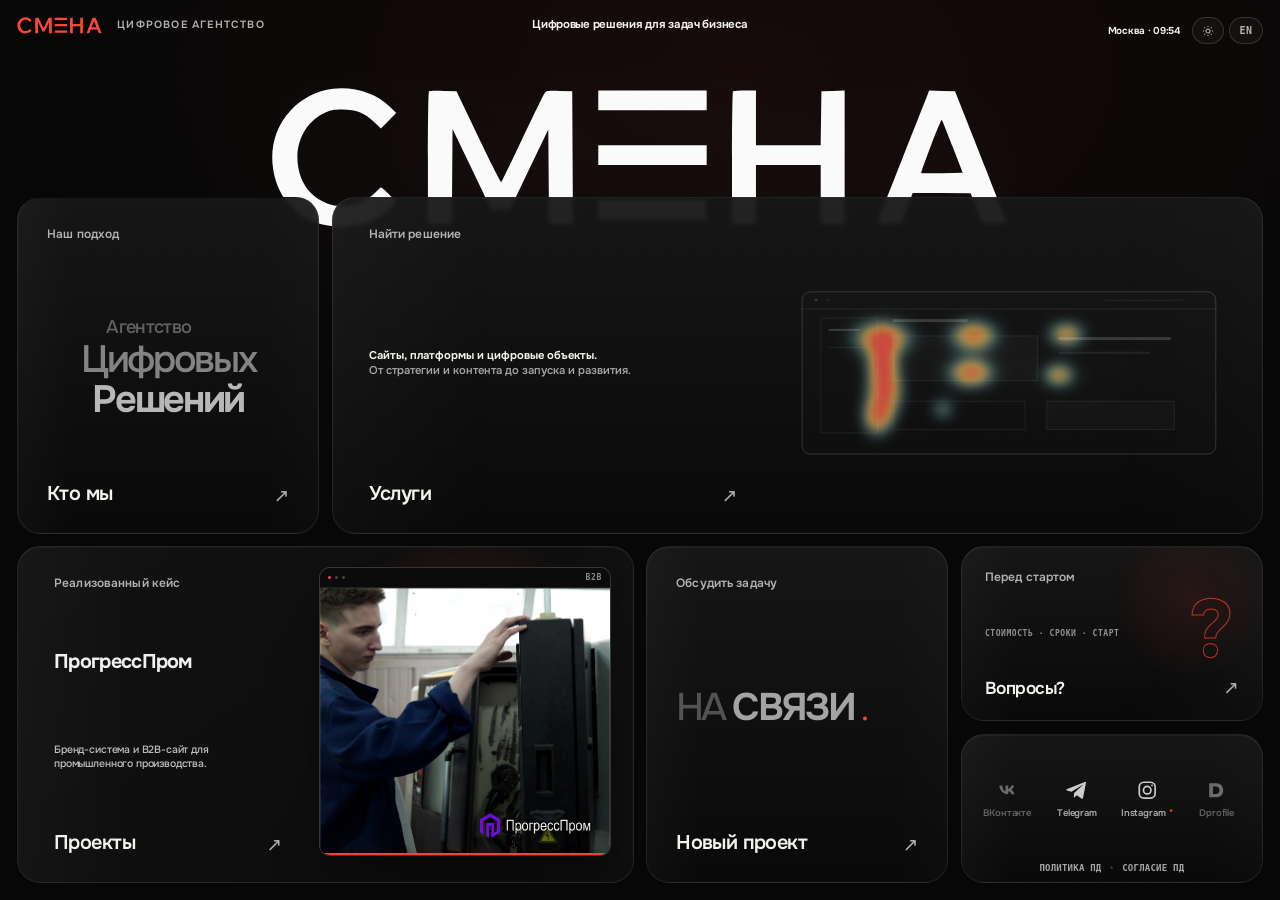
==== index.html @ 80d7a772 "init" ====
<!doctype html>
<html lang="ru" data-theme="dark">
<head>
  <meta charset="utf-8">
  <meta name="viewport" content="width=device-width, initial-scale=1, viewport-fit=cover">
  <meta name="referrer" content="no-referrer">
  <meta http-equiv="Content-Security-Policy" content="default-src 'self'; img-src 'self' data:; font-src 'self'; style-src 'self' 'unsafe-inline'; script-src 'self' 'unsafe-inline' 'wasm-unsafe-eval'; connect-src 'self'; worker-src blob: data:; frame-src 'self'; object-src 'none'; base-uri 'none'; form-action mailto:">
  <meta name="theme-color" content="#090909">
  <meta name="description" content="СМЕНА — агентство цифровых решений и продуктов. Разрабатываем сайты, платформы, системы для бизнеса и интерактивные цифровые объекты.">
  <link rel="icon" href="data:image/svg+xml,%3Csvg xmlns='http://www.w3.org/2000/svg' viewBox='0 0 32 32'%3E%3Crect width='32' height='32' rx='7' fill='%23f94137'/%3E%3Cpath d='M8 10h16v3H8zm0 5h16v3H8zm0 5h16v3H8z' fill='white'/%3E%3C/svg%3E">
  <title>СМЕНА — агентство цифровых решений и продуктов</title>
  <link rel="stylesheet" href="site.css?v=22">
</head>
<body>
  <div class="noise-layer" aria-hidden="true"></div>
  <main class="app">
    <header class="topbar" aria-label="Шапка страницы">
      <div class="brand-lockup">
        <img class="top-logo" src="assets/smena-logo.svg" alt="СМЕНА">
        <button class="brand-caption" type="button" data-brand-caption data-brand-index="0" aria-label="Цифровое Агентство. Следующее слово: Стиля">
          <span class="brand-caption-text" data-brand-caption-text aria-hidden="true">Цифровое Агентство</span>
        </button>
        <span class="sr-only" data-brand-caption-live aria-live="polite" aria-atomic="true"></span>
      </div>
      <span class="role" data-role-rotator data-phrase-index="0" data-timed="false">
        <span class="role-text" data-role-text data-time-label="">Цифровые решения для задач бизнеса</span>
      </span>
      <div class="clock-wrap">
        <span class="clock" id="clock">Москва · 00:00</span>
        <span class="interface-controls" aria-label="Настройки отображения">
          <button class="header-control header-control--theme" type="button" data-theme-toggle aria-label="Включить светлую тему" aria-pressed="false">
            <span class="theme-icon theme-icon--sun" aria-hidden="true">
              <svg viewBox="0 0 16 16" fill="none" stroke="currentColor" stroke-width="1.4"><circle cx="8" cy="8" r="2.7"/><path d="M8 1.2v1.4M8 13.4v1.4M1.2 8h1.4M13.4 8h1.4M3.2 3.2l1 1M11.8 11.8l1 1M12.8 3.2l-1 1M4.2 11.8l-1 1"/></svg>
            </span>
            <span class="theme-icon theme-icon--moon" aria-hidden="true">
              <svg viewBox="0 0 16 16" fill="none" stroke="currentColor" stroke-width="1.4"><path d="M12.9 10.4A5.5 5.5 0 0 1 5.6 3.1 5.7 5.7 0 1 0 12.9 10.4Z"/></svg>
            </span>
          </button>
          <button class="header-control header-control--language" type="button" data-language-toggle aria-label="Переключить сайт на английский язык"><span data-language-label>EN</span></button>
        </span>
      </div>
    </header>

    <section class="stage" aria-label="Навигация по агентству">
      <div class="hero-logo" aria-hidden="true">
        <img src="assets/smena-logo.svg" alt="">
      </div>
      <div class="hero-index" aria-hidden="true">Разбираемся в задаче<br>и создаём рабочее решение</div>

      <div class="bento">
        <article class="card about">
          <button class="about-main" type="button" data-modal="about" aria-label="Об агентстве" aria-haspopup="dialog">
            <span class="card-inner">
              <span class="card-topline">
                <span class="card-kicker card-kicker--sentence">Наш подход</span>
              </span>
              <span class="about-inside" aria-hidden="true">
                <span class="about-manifesto"><span>Агентство</span><span>Цифровых</span><span>Решений</span></span>
              </span>
              <span class="card-title-row">
                <span class="card-label">Кто мы</span>
                <span class="arrow" aria-hidden="true">↗</span>
              </span>
            </span>
          </button>
        </article>

        <button class="card services" type="button" data-modal="services" data-project-route-origin aria-label="Услуги агентства" aria-haspopup="dialog">
          <span class="services-visual service-molecule is-heatmap" data-service-graph aria-hidden="true">
            <small class="services-visual-caption">СИСТЕМА УСЛУГ / LIVE</small>
            <canvas class="service-molecule-links"></canvas>
            <canvas class="service-scan-object"></canvas>
            <img class="service-finale-logo" src="assets/smena-logo.svg" alt="">
            <span class="service-orb" data-service-orb="strategy" data-index="01" data-x="34" data-y="45" data-phase="0.2" style="--orb-x:34%;--orb-y:45%"><b>Стратегия</b></span>
            <span class="service-orb" data-service-orb="positioning" data-index="02" data-x="43" data-y="24" data-phase="1.1" style="--orb-x:43%;--orb-y:24%"><b>Позиционирование</b></span>
            <span class="service-orb" data-service-orb="identity" data-index="03" data-x="52" data-y="43" data-phase="2.4" style="--orb-x:52%;--orb-y:43%"><b>Айдентика</b></span>
            <span class="service-orb" data-service-orb="ux" data-index="04" data-x="64" data-y="25" data-phase="3.2" style="--orb-x:64%;--orb-y:25%"><b>UX/UI</b></span>
            <span class="service-orb" data-service-orb="development" data-index="05" data-x="68" data-y="58" data-phase="4.1" style="--orb-x:68%;--orb-y:58%"><b>Разработка</b></span>
            <span class="service-orb" data-service-orb="content" data-index="06" data-x="52" data-y="67" data-phase="5.3" style="--orb-x:52%;--orb-y:67%"><b>Контент</b></span>
            <span class="service-orb" data-service-orb="production" data-index="07" data-x="35" data-y="72" data-phase="0.8" style="--orb-x:35%;--orb-y:72%"><b>Фото / видео</b></span>
            <span class="service-orb" data-service-orb="support" data-index="08" data-x="82" data-y="65" data-phase="2.8" style="--orb-x:82%;--orb-y:65%"><b>Поддержка</b></span>
            <b class="services-visual-output service-live-readout" data-service-readout>
              <i data-service-readout-index>01 / 08</i>
              <span data-service-readout-name>СТРАТЕГИЯ</span>
            </b>
          </span>
          <span class="card-inner">
            <span class="card-topline">
              <span class="card-kicker card-kicker--sentence" data-services-card-kicker>Найти решение</span>
            </span>
            <span class="services-copy"><strong>Сайты, платформы и цифровые объекты.</strong><br>От стратегии и контента до запуска и развития.</span>
            <span class="card-title-row">
              <span class="card-label">Услуги</span>
              <span class="arrow" aria-hidden="true">↗</span>
            </span>
          </span>
        </button>

        <button class="card contact" type="button" data-modal="contact" data-project-route-contact aria-label="Обсудить новый проект" aria-haspopup="dialog">
          <span class="contact-mail">hello@smena.agency</span>
          <span class="contact-signal" aria-hidden="true"><span data-contact-signal-first>НА</span><span data-contact-signal-second>СВЯЗИ</span><b></b></span>
          <span class="card-inner">
            <span class="card-topline">
              <span class="card-kicker card-kicker--sentence" data-contact-card-kicker>Обсудить задачу</span>
            </span>
            <span class="card-title-row">
              <span class="card-label">Новый проект</span>
              <span class="arrow" aria-hidden="true">↗</span>
            </span>
          </span>
        </button>

        <button class="card showcase" type="button" data-modal="projects" aria-label="Проекты агентства" aria-haspopup="dialog" data-featured-project-card>
          <span class="project-window" data-visual="industrial" aria-hidden="true" data-featured-window>
            <span class="project-window-bar">
              <i></i><i></i><i></i>
              <b data-featured-window-code>Keys</b>
            </span>
            <span class="project-window-screen">
              <video class="project-window-video" src="assets/progressprom-brand-film.mp4" poster="assets/progressprom-production.jpg" muted playsinline preload="metadata"></video>
              <img class="project-window-progressprom-logo" src="assets/progressprom-logo-on-dark.png?v=2" alt="" loading="eager" decoding="async">
              <span class="project-window-learning-poster" aria-hidden="true">
                <img src="assets/sozvonum-logo.svg" alt="">
              </span>
              <picture class="project-window-splat-media">
                <source media="(prefers-reduced-motion: reduce)" srcset="assets/smena-3d-preview.png?v=5">
                <img class="project-window-splat-poster" src="assets/smena-3d-preview.gif?v=5" alt="" loading="eager" decoding="async">
              </picture>
              <strong data-featured-window-mark>ПП</strong>
              <small data-featured-window-caption>САЙТ / БРЕНД-СИСТЕМА</small>
            </span>
            <span class="project-cycle-meter" aria-hidden="true"><i data-featured-progress></i></span>
          </span>
          <span class="card-inner">
            <span class="card-topline">
              <span class="card-kicker" data-featured-kicker>Реализованный кейс</span>
            </span>
            <span class="project-featured-name" data-featured-name>ПрогрессПром</span>
            <span class="project-copy" id="featured-project-description" data-featured-description>Бренд-система и B2B-сайт для промышленного производства.</span>
            <span class="card-title-row">
              <span class="card-label">Проекты</span>
              <span class="arrow" aria-hidden="true">↗</span>
            </span>
          </span>
        </button>

        <div class="rail">
          <button class="card process-card faq-card" type="button" data-modal="faq" aria-label="Вопросы и ответы" aria-haspopup="dialog">
            <span class="card-inner">
              <span class="card-kicker">Перед стартом</span>
              <span class="faq-card-symbol" aria-hidden="true">?</span>
              <span class="faq-card-note">Стоимость · сроки · старт</span>
              <span class="card-title-row">
                <span class="card-label">Вопросы?</span>
                <span class="arrow" aria-hidden="true">↗</span>
              </span>
            </span>
          </button>

          <nav class="card tools" aria-label="Социальные сети">
            <span class="social-link social-link--vk is-disabled" aria-label="ВКонтакте — профиль не подключён">
              <span class="social-icon" aria-hidden="true">
                <svg viewBox="0 0 24 24" role="img"><path fill="currentColor" d="M3.5 7.1h3.2c.3 4.1 2 5.9 3.5 6.3V7.1h2.9v3.6c1.4-.2 2.8-1.8 3.3-3.6h2.9c-.4 2.1-1.9 3.8-2.9 4.5 1 .5 2.8 2 3.5 4.8h-3.2c-.5-1.8-1.9-3.1-3.6-3.3v3.3h-.4c-5.1 0-8.3-3.5-9.2-9.3Z"/></svg>
              </span>
              <small>ВКонтакте</small>
            </span>
            <a class="social-link social-link--telegram" href="https://t.me/smena_agency" target="_blank" rel="noopener noreferrer" referrerpolicy="no-referrer" aria-label="Telegram">
              <span class="social-icon" aria-hidden="true">
                <svg viewBox="0 0 24 24" role="img"><path fill="currentColor" d="M21.5 3.5 18.3 20c-.2 1.2-.9 1.5-1.8.9l-4.9-3.6-2.3 2.3c-.3.2-.5.5-1 .5l.4-5 9.1-8.3c.4-.3-.1-.5-.6-.2L5.9 13.7 1 12.2c-1-.3-1.1-1.1.2-1.6l19-7.3c.9-.3 1.6.2 1.3.2Z"/></svg>
              </span>
              <small>Telegram</small>
            </a>
          <a class="social-link social-link--instagram instagram-note" href="https://www.instagram.com/smena_team/" target="_blank" rel="noopener noreferrer" referrerpolicy="no-referrer" aria-describedby="instagram-legal-note" aria-label="Instagram — профиль smena_team" data-instagram-note>
              <span class="social-icon" aria-hidden="true">
                <svg viewBox="0 0 24 24" role="img" fill="none" stroke="currentColor" stroke-width="1.8"><rect x="3.5" y="3.5" width="17" height="17" rx="5"/><circle cx="12" cy="12" r="4"/><circle cx="17.2" cy="6.8" r="1" fill="currentColor" stroke="none"/></svg>
              </span>
              <small>Instagram</small>
            </a>
            <span class="social-link social-link--dprofile is-disabled" aria-label="Dprofile — профиль не подключён">
              <span class="social-icon" aria-hidden="true">
                <svg viewBox="0 0 24 24" role="img"><path fill="currentColor" fill-rule="evenodd" d="M4.5 4.5h7.2c4.8 0 7.8 2.8 7.8 7.5s-3 7.5-7.8 7.5H4.5v-15ZM8.5 8v8h3c2.4 0 4-1.4 4-4s-1.6-4-4-4h-3Z" clip-rule="evenodd"/></svg>
              </span>
              <small>Dprofile</small>
            </span>
            <span class="social-legal-links" role="group" aria-label="Правовые документы">
              <a href="privacy-policy.html">Политика ПД</a>
              <a href="personal-data-consent.html">Согласие ПД</a>
            </span>
          </nav>
        </div>
      </div>
    </section>
  </main>

  <span class="sr-only" id="instagram-legal-note">Доступ к Instagram ограничен в РФ. Meta Platforms Inc. признана экстремистской организацией, её деятельность запрещена на территории России.</span>
  <div class="social-tooltip" id="instagram-legal-tooltip" aria-hidden="true" hidden>
    Доступ к Instagram ограничен в РФ. Meta Platforms Inc. признана экстремистской организацией, её деятельность запрещена на территории России.
  </div>

  <div class="modal" id="modal" aria-hidden="true" inert>
    <div class="modal-panel" role="dialog" aria-modal="true" aria-labelledby="modal-title">
      <header class="modal-head">
        <span class="modal-identity">
          <img src="assets/smena-logo.svg" alt="">
        </span>
        <button class="modal-close" type="button" aria-label="Закрыть окно">×</button>
      </header>
      <div id="modal-content"></div>
    </div>
  </div>

  <template id="modal-about">
    <div class="modal-body modal-body--about">
      <header class="about-scene-head">
        <h2 class="modal-title" id="modal-title"><span class="title-line">От задачи —</span><span class="title-line"><em>к рабочему решению.</em></span></h2>
        <p class="modal-description">Помогаем сформулировать задачу, проектируем, разрабатываем и поддерживаем цифровой продукт.</p>
      </header>
      <section class="team-section" aria-label="Участники СМЕНЫ">
        <div class="team-collage">
          <figure class="team-member">
            <img src="assets/team-portraits-site/01-polina-4x.webp" data-dark-src="assets/team-portraits-site/01-polina-4x.webp" data-light-src="assets/team-portraits-light/01-polina-light-4x.webp" width="1448" height="1700" alt="" loading="lazy" decoding="async">
            <figcaption><strong>Полина</strong><span>CMO</span></figcaption>
          </figure>
          <figure class="team-member">
            <img src="assets/team-portraits-site/02-danila-4x.webp" data-dark-src="assets/team-portraits-site/02-danila-4x.webp" data-light-src="assets/team-portraits-light/02-danila-light-4x.webp" width="1608" height="1700" alt="" loading="lazy" decoding="async">
            <figcaption><strong>Данила</strong><span>CTO</span></figcaption>
          </figure>
          <figure class="team-member">
            <img src="assets/team-portraits-site/03-maria-4x.webp" data-dark-src="assets/team-portraits-site/03-maria-4x.webp" data-light-src="assets/team-portraits-light/03-maria-light-4x.webp" width="1572" height="1700" alt="" loading="lazy" decoding="async">
            <figcaption><strong>Мария</strong><span class="team-role--mixed-case">Frontend</span></figcaption>
          </figure>
          <figure class="team-member">
            <img src="assets/team-portraits-site/04-alexey-4x.webp" data-dark-src="assets/team-portraits-site/04-alexey-4x.webp" data-light-src="assets/team-portraits-light/04-alexey-light-4x.webp" width="1492" height="1700" alt="" loading="lazy" decoding="async">
            <figcaption><strong>Алексей</strong><span class="team-role--mixed-case">Creative Director</span></figcaption>
          </figure>
          <figure class="team-member">
            <img src="assets/team-portraits-site/05-dima-4x.webp" data-dark-src="assets/team-portraits-site/05-dima-4x.webp" data-light-src="assets/team-portraits-light/05-dima-light-4x.webp" width="1316" height="1548" alt="" loading="lazy" decoding="async">
            <figcaption><strong>Дмитрий</strong><span>CEO</span></figcaption>
          </figure>
          <figure class="team-member">
            <img src="assets/team-portraits-site/06-anna-4x.webp" data-dark-src="assets/team-portraits-site/06-anna-4x.webp" data-light-src="assets/team-portraits-light/06-anna-light-4x.webp" width="1808" height="1548" alt="" loading="lazy" decoding="async">
            <figcaption><strong>Анна</strong><span>SMM</span></figcaption>
          </figure>
          <figure class="team-member">
            <img src="assets/team-portraits-site/07-vlad-4x.webp" data-dark-src="assets/team-portraits-site/07-vlad-4x.webp" data-light-src="assets/team-portraits-light/07-vlad-light-4x.webp" width="1680" height="1548" alt="" loading="lazy" decoding="async">
            <figcaption><strong>Владислав</strong><span>CCO</span></figcaption>
          </figure>
          <a class="team-note" href="legal-information.html" aria-label="Реквизиты агентства"><span aria-hidden="true">↗</span><strong>Реквизиты</strong></a>
          <svg class="team-runner" aria-hidden="true" focusable="false" preserveAspectRatio="none">
            <path class="team-runner__trail"></path>
            <path class="team-runner__core"></path>
          </svg>
        </div>
      </section>
      <section class="about-editorial" aria-label="Принципы работы агентства">
        <blockquote>
          <p>Сначала определяем задачу бизнеса и пользователей, затем выбираем формат и технологию.</p>
          <footer><span>Принцип работы</span><button type="button" data-modal-jump="projects">Посмотреть проекты</button></footer>
        </blockquote>
        <dl class="about-commitments">
          <div><dt>Единый процесс</dt><dd>Стратегия, дизайн и разработка работают по единому плану.</dd></div>
          <div><dt>Прямой контакт</dt><dd>Ключевые решения обсуждаете с командой, которая делает продукт.</dd></div>
          <div><dt>Без зависимости</dt><dd>Передаём доступы, материалы и документацию для развития.</dd></div>
        </dl>
      </section>
    </div>
  </template>

  <template id="modal-services">
    <div class="modal-body modal-body--services">
      <header class="services-scene-head">
        <span class="services-scene-duration" data-services-scene-duration>3 шага · около минуты</span>
        <svg class="services-route-art" viewBox="0 0 200 96" aria-hidden="true" focusable="false">
          <path class="services-route-art-base" d="M4 84H54V64H116V44H175.5" />
          <path class="services-route-art-run" d="M4 84H54V64H116V44H175.5" pathLength="1" />
          <path class="services-route-art-signal" d="M4 84H54V64H116V44H175.5" pathLength="1" />
          <circle class="services-route-node" cx="4" cy="84" r="2.25" />
          <circle class="services-route-node" cx="54" cy="64" r="2.25" />
          <circle class="services-route-node" cx="116" cy="44" r="2.25" />
          <g class="services-route-cursor services-route-cursor--goal" transform="translate(4 84)">
            <circle class="services-route-cursor-ring" r="5" />
            <rect class="services-route-cursor-core" x="-1.7" y="-1.7" width="3.4" height="3.4" transform="rotate(45)" />
          </g>
          <g class="services-route-cursor services-route-cursor--readiness" transform="translate(54 64)">
            <circle class="services-route-cursor-ring" r="5" />
            <rect class="services-route-cursor-core" x="-1.7" y="-1.7" width="3.4" height="3.4" transform="rotate(45)" />
          </g>
          <g class="services-route-cursor services-route-cursor--conditions" transform="translate(116 44)">
            <circle class="services-route-cursor-ring" r="5" />
            <rect class="services-route-cursor-core" x="-1.7" y="-1.7" width="3.4" height="3.4" transform="rotate(45)" />
          </g>
          <rect class="services-route-terminal-scope" x="175.25" y="39.25" width="9.5" height="9.5" transform="rotate(45 180 44)" />
          <rect class="services-route-terminal-core" x="178.5" y="42.5" width="3" height="3" transform="rotate(45 180 44)" />
        </svg>
        <h2 class="modal-title modal-title--single" id="modal-title" data-services-scene-title>Какую задачу решаем?</h2>
      </header>
      <section class="service-finder" aria-label="Короткий бриф" data-service-finder data-step="goal">
        <ol class="finder-progress" aria-label="Этапы подбора">
          <li data-finder-progress="goal" aria-current="step">
            <button type="button" data-finder-progress-nav="goal"><span>01</span><span class="finder-progress-copy"><strong>Задача</strong></span></button>
          </li>
          <li data-finder-progress="readiness">
            <button type="button" data-finder-progress-nav="readiness" disabled><span>02</span><span class="finder-progress-copy"><strong>Готовность</strong></span></button>
          </li>
          <li data-finder-progress="conditions">
            <button type="button" data-finder-progress-nav="conditions" disabled><span>03</span><span class="finder-progress-copy"><strong>Условия</strong></span></button>
          </li>
        </ol>

        <div class="finder-workspace">
          <section class="finder-panel" data-finder-panel="goal" aria-labelledby="finder-goal-title">
            <header class="finder-question">
              <h3 id="finder-goal-title" tabindex="-1"><span>Что нужно</span> <span>изменить?</span></h3>
            </header>
            <div class="finder-options finder-options--goals" role="radiogroup" aria-label="Цель проекта">
              <button class="finder-option" type="button" role="radio" aria-checked="false" data-index="01" data-finder-choice="goal" data-value="landing">
                <b class="finder-option-coordinate" aria-hidden="true">01</b><span>Присутствие</span><strong>Показать бизнес</strong><small>Объяснить предложение и привести клиентов</small><i class="finder-option-mark" aria-hidden="true">↗</i>
              </button>
              <button class="finder-option" type="button" role="radio" aria-checked="false" data-index="02" data-finder-choice="goal" data-value="corporate">
                <b class="finder-option-coordinate" aria-hidden="true">02</b><span>Процессы</span><strong>Наладить процессы</strong><small>Платформа, сервис или внутренняя система</small><i class="finder-option-mark" aria-hidden="true">↗</i>
              </button>
              <button class="finder-option" type="button" role="radio" aria-checked="false" data-index="03" data-finder-choice="goal" data-value="catalog">
                <b class="finder-option-coordinate" aria-hidden="true">03</b><span>Оцифровка</span><strong>Показать объект</strong><small>Сохранить и представить его в цифровой среде</small><i class="finder-option-mark" aria-hidden="true">↗</i>
              </button>
              <button class="finder-option" type="button" role="radio" aria-checked="false" data-index="04" data-finder-choice="goal" data-value="product">
                <b class="finder-option-coordinate" aria-hidden="true">04</b><span>Другой запрос</span><strong>Найти подход</strong><small>Отдельная услуга или задача без готового ТЗ</small><i class="finder-option-mark" aria-hidden="true">↗</i>
              </button>
            </div>
            <div class="standalone-path" aria-label="Отдельные услуги">
              <span>Уже знаете, какая услуга нужна? Можно заказать отдельно.</span>
              <div class="standalone-path-actions">
                <button type="button" data-standalone-service="strategy">Стратегия</button>
                <button type="button" data-standalone-service="identity">Айдентика</button>
                <button type="button" data-standalone-service="ux">UX/UI</button>
                <button type="button" data-standalone-service="content">Контент</button>
                <button type="button" data-standalone-service="digitization">3D-оцифровка</button>
                <button type="button" data-standalone-service="development">Разработка</button>
              </div>
            </div>
          </section>

          <section class="finder-panel" data-finder-panel="readiness" aria-labelledby="finder-readiness-title" hidden>
            <header class="finder-question">
              <h3 id="finder-readiness-title" tabindex="-1"><span>Что уже</span> <span>готово?</span></h3>
            </header>
            <div class="finder-options finder-options--readiness" role="radiogroup" aria-label="Готовность задачи">
              <button class="finder-option" type="button" role="radio" aria-checked="false" data-index="01" data-finder-choice="readiness" data-value="ready">
                <b class="finder-option-coordinate" aria-hidden="true">01</b><span>Есть основа</span><strong>Задача ясна</strong><small>Есть цель и материалы</small><i class="finder-option-mark" aria-hidden="true">↗</i>
              </button>
              <button class="finder-option" type="button" role="radio" aria-checked="false" data-index="02" data-finder-choice="readiness" data-value="edit">
                <b class="finder-option-coordinate" aria-hidden="true">02</b><span>Есть вводные</span><strong>Нужна структура</strong><small>Уточним состав работ</small><i class="finder-option-mark" aria-hidden="true">↗</i>
              </button>
              <button class="finder-option" type="button" role="radio" aria-checked="false" data-index="03" data-finder-choice="readiness" data-value="create">
                <b class="finder-option-coordinate" aria-hidden="true">03</b><span>Начнём с нуля</span><strong>Есть проблема</strong><small>Поможем найти первый шаг</small><i class="finder-option-mark" aria-hidden="true">↗</i>
              </button>
            </div>
            <button class="finder-back" type="button" data-finder-back="goal">← Назад</button>
          </section>

          <section class="finder-panel" data-finder-panel="conditions" aria-labelledby="finder-conditions-title" hidden>
            <header class="finder-question">
              <h3 id="finder-conditions-title" tabindex="-1"><span>Есть обязательные</span> <span>условия?</span></h3>
            </header>
            <div class="finder-options finder-options--conditions" role="group" aria-label="Особые условия проекта">
              <button class="finder-condition" type="button" aria-pressed="false" data-index="01" data-finder-condition="deadline">
                <b class="finder-option-coordinate" aria-hidden="true">01</b><span>Дедлайн</span><strong>Результат к дате</strong><small>Сверим срок и приоритеты первого этапа</small><i class="finder-option-mark" aria-hidden="true">+</i>
              </button>
              <button class="finder-condition" type="button" aria-pressed="false" data-index="02" data-finder-condition="integrations">
                <b class="finder-option-coordinate" aria-hidden="true">02</b><span>Интеграции</span><strong>Подключить сервисы</strong><small>CRM, 1С, платёжные системы или внешние API</small><i class="finder-option-mark" aria-hidden="true">+</i>
              </button>
              <button class="finder-condition" type="button" aria-pressed="false" data-index="03" data-finder-condition="scale">
                <b class="finder-option-coordinate" aria-hidden="true">03</b><span>Масштаб</span><strong>Много данных</strong><small>Объекты, роли, сценарии или миграция</small><i class="finder-option-mark" aria-hidden="true">+</i>
              </button>
            </div>
            <div class="finder-panel-actions">
              <button class="finder-back" type="button" data-finder-back="readiness">← Назад</button>
              <button class="finder-next" type="button" data-action="finish-finder"><span class="finder-next-label" data-finder-finish-label>Увидеть направление</span><span class="finder-next-mark" aria-hidden="true">↗</span></button>
            </div>
          </section>

          <section class="finder-result" data-finder-panel="result" aria-labelledby="finder-result-title" hidden>
            <div class="finder-result-main">
              <span class="finder-result-label">Подходящее направление</span>
              <h3 id="finder-result-title" data-finder-result-title tabindex="-1">—</h3>
              <p class="finder-result-reason" data-finder-result-reason></p>
              <div class="finder-result-facts">
                <div><span>Первый шаг</span><strong data-finder-result-price>—</strong></div>
                <div><span>Оценка проекта</span><strong data-finder-result-time>—</strong></div>
              </div>
            </div>
            <div class="finder-result-detail">
              <span>Что можем сделать</span>
              <ul data-finder-result-includes aria-label="Возможный состав работы">
                <li>—</li><li>—</li><li>—</li><li>—</li>
              </ul>
              <div class="finder-result-risk">
                <span>Уточним на консультации</span>
                <p data-finder-result-risk></p>
              </div>
              <div class="finder-result-summary-row">
                <span>Ваши вводные</span>
                <p class="finder-result-summary" data-finder-result-summary></p>
              </div>
              <div class="finder-result-actions">
                <button class="finder-restart" type="button" data-action="restart-finder">Изменить ответы</button>
                <button class="finder-contact" type="button" data-modal-jump="contact" data-service-cta aria-label="Обсудить задачу">Обсудить задачу</button>
              </div>
            </div>
          </section>
        </div>
        <p class="sr-only" aria-live="polite" aria-atomic="true" data-calc-live></p>
        <p class="sr-only" aria-live="polite" data-copy-status></p>
      </section>
    </div>
  </template>

  <template id="modal-contact">
    <div class="modal-body modal-body--contact">
      <header class="contact-scene-head">
        <span class="scene-label">Первый контакт</span>
        <h2 class="modal-title modal-title--single" id="modal-title" data-contact-title>Можно без брифа.</h2>
        <div class="contact-head-copy">
          <p class="modal-description"><span data-contact-description>Достаточно пары предложений: уточним вводные и предложим подходящий формат работы.</span></p>
          <div class="contact-head-actions">
          <button class="contact-change" type="button" data-modal-jump="services" data-contact-change>Найти направление за минуту</button>
            <a class="contact-policy" href="privacy-policy.html">Политика ПД</a>
          </div>
        </div>
      </header>
      <form class="lead-form" data-project-form action="mailto:hello@smena.agency" method="post" enctype="text/plain" novalidate>
        <div class="lead-form-grid">
          <label class="lead-field lead-field--message">
            <span data-project-message-label>Коротко о задаче</span>
            <textarea name="message" required minlength="8" maxlength="4000" placeholder="Что нужно запустить, изменить или проверить?"></textarea>
          </label>
          <div class="lead-form-side">
            <label class="lead-field">
              <span>Имя или компания</span>
              <input name="name" type="text" maxlength="120" autocomplete="name" placeholder="Необязательно">
            </label>
            <label class="lead-field">
              <span>Контакт для ответа</span>
              <input name="contact" type="text" required maxlength="160" autocomplete="email" placeholder="Email / @ник">
            </label>
          </div>
        </div>
        <label class="lead-consent">
          <input name="consent" type="checkbox" required>
          <span>Согласен на обработку данных по <a href="privacy-policy.html">политике ПД</a> и <a href="personal-data-consent.html">условиям согласия</a></span>
        </label>
        <div class="lead-form-footer">
          <span class="contact-team-proof">
            <span class="contact-team-avatars" aria-hidden="true">
              <img src="assets/team-portraits-site/06-anna.png" data-dark-src="assets/team-portraits-site/06-anna.png" data-light-src="assets/team-portraits-light/06-anna-light.png" alt="" loading="lazy" decoding="async">
              <img src="assets/team-portraits-site/04-alexey.png" data-dark-src="assets/team-portraits-site/04-alexey.png" data-light-src="assets/team-portraits-light/04-alexey-light.png" alt="" loading="lazy" decoding="async">
              <img src="assets/team-portraits-site/01-polina.png" data-dark-src="assets/team-portraits-site/01-polina.png" data-light-src="assets/team-portraits-light/01-polina-light.png" alt="" loading="lazy" decoding="async">
            </span>
            <span class="contact-team-proof-copy"><strong>Ответит команда проекта</strong><small>Без менеджеров-посредников</small></span>
          </span>
          <button class="lead-submit" type="submit" data-submit-default="Подготовить письмо">Подготовить письмо</button>
        </div>
        <p class="lead-form-status" role="status" aria-live="polite" data-message-status>Составим письмо с вашей задачей. Отправите его сами из почты.</p>
      </form>
      <div class="contact-actions contact-actions--fallback">
        <div class="contact-fallback-links">
          <a data-contact-mailto href="mailto:hello@smena.agency?subject=Обсудить%20задачу">hello@smena.agency</a>
          <a data-contact-telegram href="https://t.me/smena_agency" target="_blank" rel="noopener noreferrer" referrerpolicy="no-referrer"><span data-contact-telegram-label>Написать в Telegram</span></a>
          <button type="button" data-copy-project-draft>Скопировать текст обращения</button>
        </div>
        <div class="contact-brief">
          <span data-contact-brief-label>Что прислать</span>
          <p data-contact-brief-value>Задачу</p><p data-contact-brief-secondary>Желаемый срок</p><p data-contact-brief-tertiary>Полезные ссылки</p>
        </div>
      </div>
    </div>
  </template>

  <template id="modal-projects">
    <div class="modal-body modal-body--projects">
      <header class="projects-scene-head">
        <span class="scene-label" data-project-modal-eyebrow>Реализованный кейс / 01</span>
        <h2 class="modal-title modal-title--single" id="modal-title" data-project-modal-title>ПрогрессПром — полный цикл.</h2>
      </header>
      <section class="projects-editorial" aria-label="Примеры проектного подхода">
        <div class="project-index-wrap">
          <span class="project-index-label"><span>Наши проекты</span></span>
          <div class="project-index" role="tablist" aria-label="Проекты агентства" aria-orientation="vertical">
            <button class="project-index-item" id="project-tab-prom" type="button" role="tab" aria-selected="true" aria-controls="project-feature-panel" tabindex="0" data-project="prom" data-index="01">
              <span>Реализовано · полный цикл</span>
              <h3>ПрогрессПром</h3>
              <p>Стратегия, айдентика, съёмка, контент и сайт для производства из Саратова.</p>
            </button>
            <button class="project-index-item" id="project-tab-lms" type="button" role="tab" aria-selected="false" aria-controls="project-feature-panel" tabindex="-1" data-project="lms" data-index="02">
              <span>Собственный продукт</span>
              <h3>СозвонУм</h3>
              <p>Видеозанятия, доска, расписание и прогресс ученика в одном рабочем пространстве.</p>
            </button>
            <button class="project-index-item" id="project-tab-360" type="button" role="tab" aria-selected="false" aria-controls="project-feature-panel" tabindex="-1" data-project="360" data-index="03">
              <span>R&amp;D · ЦИФРОВЫЕ ОБЪЕКТЫ</span>
              <h3>СМЕНА 3D</h3>
              <p>Коллекция оцифрованных объектов, которые можно исследовать прямо в браузере.</p>
            </button>
          </div>
        </div>
        <article class="project-feature" id="project-feature-panel" role="tabpanel" tabindex="0" aria-labelledby="project-tab-prom" data-project-visual="industrial">
          <div class="case-media" role="region" aria-roledescription="карусель" aria-label="Материалы кейса ПрогрессПром" data-case-media>
            <div class="case-media-viewport" aria-live="off">
              <figure class="case-media-slide is-active" data-case-slide data-caption-ru="Имиджевый фильм · производство" data-caption-en="Brand film · production" aria-hidden="false">
                <video src="assets/progressprom-brand-film.mp4" poster="assets/progressprom-production.jpg" muted playsinline preload="none" data-case-video></video>
              </figure>
              <figure class="case-media-slide" data-case-slide data-caption-ru="Сайт · бренд-система" data-caption-en="Website · brand system" aria-hidden="true">
                <img src="assets/progressprom-case.png" alt="Сайт и фирменная система ПрогрессПром">
              </figure>
              <figure class="case-media-slide" data-case-slide data-caption-ru="Видео · сварочное производство" data-caption-en="Video · industrial welding" aria-hidden="true">
                <video src="assets/progressprom-welding-film.mp4" poster="assets/progressprom-welding-poster.jpg" muted playsinline preload="none" data-case-video></video>
              </figure>
              <figure class="case-media-slide" data-case-slide data-fit="contain" data-caption-ru="Айдентика · презентация" data-caption-en="Identity · presentation" aria-hidden="true">
                <img src="assets/progressprom-presentation.png" alt="Фирменная презентация ПрогрессПром">
              </figure>
            </div>
            <div class="case-media-toolbar">
              <div class="case-media-meta"><strong data-case-counter>01 / 04</strong><span data-case-caption>Имиджевый фильм · производство</span></div>
              <div class="case-media-timeline" role="group" aria-label="Выбрать материал кейса">
                <button type="button" aria-label="Материал 1" aria-current="true" data-case-goto="0"></button>
                <button type="button" aria-label="Материал 2" aria-current="false" data-case-goto="1"></button>
                <button type="button" aria-label="Материал 3" aria-current="false" data-case-goto="2"></button>
                <button type="button" aria-label="Материал 4" aria-current="false" data-case-goto="3"></button>
              </div>
              <div class="case-media-controls">
                <button type="button" aria-label="Предыдущий материал" data-case-prev>←</button>
                <button type="button" aria-label="Следующий материал" data-case-next>→</button>
              </div>
            </div>
          </div>
          <div class="lms-live-preview" role="group" aria-label="Интерфейс СозвонУм">
            <div class="lms-live-preview-bar" aria-hidden="true"><i></i><i></i><i></i><b>СОЗВОНУМ</b><span data-lms-preview-current>01 / 04 · БИБЛИОТЕКА</span></div>
            <div class="lms-preview-stage">
              <img src="assets/sozvonum-library-app.jpg" data-lms-shot="library" alt="Библиотека интерактивных досок и предметных шаблонов СозвонУм">
              <img src="assets/sozvonum-board-app.jpg" data-lms-shot="board" alt="Рабочая интерактивная доска СозвонУм с формулами, графиком и инструментами" hidden>
              <img src="assets/sozvonum-planner-app.jpg" data-lms-shot="planner" alt="Планер СозвонУм с недельным расписанием" hidden>
              <img src="assets/sozvonum-analytics-app.jpg" data-lms-shot="analytics" alt="Аналитика занятий СозвонУм: план, часы и загрузка по дням" hidden>
              <a class="lms-preview-open" href="assets/sozvonum-library-app.jpg" target="_blank" rel="noopener" data-lms-open aria-label="Открыть экран в полном размере">↗</a>
            </div>
            <div class="lms-preview-controls" role="group" aria-label="Экраны продукта">
              <button type="button" data-lms-view="library" aria-label="Показать библиотеку досок" aria-pressed="true">01 <span>Библиотека</span></button>
              <button type="button" data-lms-view="board" aria-label="Показать интерактивную доску" aria-pressed="false">02 <span>Доска</span></button>
              <button type="button" data-lms-view="planner" aria-label="Показать планер" aria-pressed="false">03 <span>Планер</span></button>
              <button type="button" data-lms-view="analytics" aria-label="Показать аналитику" aria-pressed="false">04 <span>Аналитика</span></button>
            </div>
          </div>
          <div class="project-splat" data-project-splat role="group" aria-label="Интерактивная коллекция 3D-объектов">
            <iframe class="project-object-frame" data-project-3d-frame data-src="3d.html?v=3&amp;thumb=1&amp;model=amphora-small-2" title="Интерактивный цифровой объект" loading="lazy" allow="fullscreen"></iframe>
            <div class="splat-readout" aria-hidden="true"><b>360°</b><small>вращайте объект</small></div>
            <div class="project-object-switcher" role="group" aria-label="Выбрать цифровой объект">
              <button type="button" data-project-model="amphora-small-2" aria-pressed="true"><span>01</span> Аск</button>
              <button type="button" data-project-model="amphora-small-1" aria-pressed="false"><span>02</span> Канфар</button>
              <button type="button" data-project-model="person-lite" aria-pressed="false"><span>03</span> Бюст</button>
            </div>
          </div>
          <div class="project-feature-mark" aria-hidden="true">
            <div class="project-architecture">
              <div class="project-architecture-head"><span data-project-code>PP / LIVE</span><span data-project-system>B2B / METALWORKING</span></div>
              <div class="project-architecture-flow"><i data-project-node>Услуги</i><b></b><i data-project-node>Изделия</i><b></b><i data-project-node>Заявка</i></div>
            </div>
            <strong data-project-mark>ПП</strong><span data-project-caption>САЙТ / БРЕНД-СИСТЕМА</span>
          </div>
          <div class="project-feature-copy">
            <div class="project-case-heading">
              <span><span data-project-status>Реализованный кейс · </span><span data-project-type>полный цикл</span></span>
              <h3 data-project-name>ПрогрессПром</h3>
              <p class="case-context" data-case-context>2026 · Саратов · промышленное производство</p>
            </div>
            <div class="project-case-story">
              <p><b>Задача</b> <span data-project-task>Показать возможности производства и привести B2B-клиента к заявке с чертежом.</span></p>
              <p><b data-project-focus-label>Роль СМЕНЫ</b> <span data-project-focus>Стратегия → позиционирование → айдентика → съёмка → контент → сайт.</span></p>
              <p class="case-outcome"><b>Результат</b> <span data-project-outcome>Бренд-система, материалы и B2B-сайт объединены в путь к обращению с чертежом.</span></p>
              <p class="case-scope" data-case-scope>Стратегия → Позиционирование → Айдентика → Съёмка → Контент → Сайт</p>
            </div>
            <div class="project-feature-actions">
              <button class="project-contact project-primary-action" type="button" data-modal-jump="contact" data-contact-context="progressprom" data-project-contact>Обсудить похожий проект</button>
              <a class="project-contact project-live-link" href="https://prom-64.ru/" target="_blank" rel="noopener noreferrer" data-project-link>Посмотреть сайт ↗</a>
            </div>
          </div>
        </article>
        <section class="project-mobile-dossier" aria-label="О проекте">
          <p><b>Задача</b><span data-project-mobile-task>Показать возможности производства и привести B2B-клиента к заявке с чертежом.</span></p>
          <p><b data-project-mobile-focus-label>Роль СМЕНЫ</b><span data-project-mobile-focus>Стратегия → позиционирование → айдентика → съёмка → контент → сайт.</span></p>
          <p><b>Результат</b><span data-project-mobile-outcome>Бренд-система, материалы и B2B-сайт объединены в путь к обращению с чертежом.</span></p>
        </section>
      </section>
    </div>
  </template>

  <template id="modal-faq">
    <div class="modal-body modal-body--faq">
      <header class="faq-scene-head">
        <div>
          <span class="scene-label">Коротко и по делу</span>
          <h2 class="modal-title modal-title--single" id="modal-title">Вопросы перед стартом.</h2>
        </div>
        <p class="modal-description">Стоимость, сроки, материалы и связь с командой — коротко. Не нашли нужного ответа — напишите нам.</p>
      </header>

      <div class="faq-mobile-tabs" role="tablist" aria-label="Разделы окна">
        <button type="button" role="tab" aria-selected="true" aria-controls="faq-answers-pane" data-faq-mobile-tab="answers"><span>Ответы</span><small>05</small></button>
        <button type="button" role="tab" tabindex="-1" aria-selected="false" aria-controls="faq-question-pane" data-faq-mobile-tab="question"><span>Задать вопрос</span><small aria-hidden="true">↗</small></button>
      </div>

      <div class="faq-workspace">
        <section class="faq-list" id="faq-answers-pane" role="tabpanel" aria-label="Частые вопросы">
          <div class="faq-list-head" aria-hidden="true"><span>Частые вопросы</span><span>05 ответов</span></div>
          <details class="faq-item" name="agency-faq" open>
            <summary><span class="faq-index">01</span><strong>Как узнать стоимость проекта?</strong><i aria-hidden="true"></i></summary>
            <div class="faq-answer"><p>Опишите задачу в коротком брифе. Предложим направление; состав, бюджет и сроки уточним после разговора.</p><button type="button" data-modal-jump="services">Пройти короткий бриф ↗</button></div>
          </details>
          <details class="faq-item" name="agency-faq">
            <summary><span class="faq-index">02</span><strong>Сколько времени занимает запуск?</strong><i aria-hidden="true"></i></summary>
            <div class="faq-answer"><p>Срок зависит от объёма работы. После разбора задачи предложим этапы и график.</p></div>
          </details>
          <details class="faq-item" name="agency-faq">
            <summary><span class="faq-index">03</span><strong>Нужен ли готовый бриф?</strong><i aria-hidden="true"></i></summary>
            <div class="faq-answer"><p>Нет. Достаточно описать задачу, желаемый срок и прислать полезные ссылки. Остальное уточним на первом разговоре.</p></div>
          </details>
          <details class="faq-item" name="agency-faq">
            <summary><span class="faq-index">04</span><strong>Можно начать с небольшой версии?</strong><i aria-hidden="true"></i></summary>
            <div class="faq-answer"><p>Да. Определим минимум для запуска, выпустим первую версию, а остальное вынесем в следующие этапы.</p></div>
          </details>
          <details class="faq-item" name="agency-faq">
            <summary><span class="faq-index">05</span><strong>Кто будет со мной на связи?</strong><i aria-hidden="true"></i></summary>
            <div class="faq-answer"><p>За проект отвечает один человек: он ведёт сроки и собирает решения команды. По ключевым вопросам подключаются стратег, дизайнер или разработчик.</p></div>
          </details>
          <div class="faq-mobile-bridge"><span>Можно спросить напрямую</span><p>Опишите вопрос своими словами — ответит команда.</p></div>
          <button class="faq-list-mobile-cta" type="button" data-faq-mobile-tab="question"><span>Не нашли ответ?</span><strong>Задать вопрос <i aria-hidden="true">↗</i></strong></button>
        </section>

        <form class="faq-form" id="faq-question-pane" role="tabpanel" data-faq-form action="mailto:hello@smena.agency" method="post" enctype="text/plain" novalidate>
          <header class="faq-form-head">
            <div class="faq-form-kicker"><span>Остался вопрос?</span><span class="faq-response-time"><i aria-hidden="true"></i>Ответим в рабочее время</span></div>
            <div class="faq-form-title-row">
              <h3>Задайте свой вопрос.</h3>
              <span class="faq-form-team" role="img" aria-label="Анна, Алексей и Полина — участники команды">
                <span class="faq-form-avatar"><img src="assets/team-portraits-site/06-anna.png" data-dark-src="assets/team-portraits-site/06-anna.png" data-light-src="assets/team-portraits-light/06-anna-light.png" alt="" loading="lazy" decoding="async"></span>
                <span class="faq-form-avatar"><img src="assets/team-portraits-site/04-alexey.png" data-dark-src="assets/team-portraits-site/04-alexey.png" data-light-src="assets/team-portraits-light/04-alexey-light.png" alt="" loading="lazy" decoding="async"></span>
                <span class="faq-form-avatar"><img src="assets/team-portraits-site/01-polina.png" data-dark-src="assets/team-portraits-site/01-polina.png" data-light-src="assets/team-portraits-light/01-polina-light.png" alt="" loading="lazy" decoding="async"></span>
              </span>
            </div>
            <p>Подготовим письмо с вопросом. Укажите контакт и отправьте его из почты.</p>
          </header>
          <label class="faq-field">
            <span>Вопрос</span>
            <textarea name="question" required minlength="8" maxlength="1200" placeholder="Например: можно ли запустить первую версию к выставке?"></textarea>
          </label>
          <label class="faq-field">
            <span>Контакт для ответа</span>
            <input name="reply" type="text" required maxlength="120" autocomplete="email" placeholder="Email / @ник">
          </label>
          <label class="faq-consent"><input name="consent" type="checkbox" required><span>Согласен на обработку данных по <a href="privacy-policy.html">политике ПД</a> и <a href="personal-data-consent.html">условиям согласия</a></span></label>
          <div class="faq-form-actions">
            <button type="submit" data-submit-default="Подготовить письмо">Подготовить письмо <span aria-hidden="true">↗</span></button>
            <a href="https://t.me/smena_agency" target="_blank" rel="noopener noreferrer" referrerpolicy="no-referrer" data-faq-telegram>Написать в Telegram</a>
            <button type="button" data-copy-faq-draft>Скопировать текст вопроса</button>
          </div>
          <p class="faq-form-status" aria-live="polite" data-faq-status>Составим письмо с вопросом. Отправите его сами из почты.</p>
          <div class="faq-form-flow"><span>Что произойдёт дальше</span><ol><li><b>01</b>Составим письмо</li><li><b>02</b>Вы проверите текст</li><li><b>03</b>Отправите сами</li></ol></div>
          <div class="faq-form-mobile-foot" aria-hidden="true"><span>Ответим лично</span><span>Без рассылок</span></div>
        </form>
      </div>
    </div>
  </template>

  <script src="assets/vendor/animejs-4.5.0.iife.js"></script>
  <script>
    (() => {
      const modal = document.getElementById('modal');
      const modalContent = document.getElementById('modal-content');
      const closeButton = modal.querySelector('.modal-close');
      const app = document.querySelector('.app');
      const socialTooltip = document.getElementById('instagram-legal-tooltip');
      let trigger = null;
      let closeTimer = 0;
      let closeTransitionHandler = null;
      let copyResetTimer = 0;
      let calcAnnounceTimer = 0;
      let finderChoiceTimer = 0;
      let projectSwitchTimer = 0;
      let teamRunnerDelay = 0;
      let teamRunnerAnimations = [];
      let caseMediaIndex = 0;
      let featuredProjectIndex = 0;
      let featuredProjectTimer = 0;
      let featuredProjectChangeTimer = 0;
      let featuredProjectElapsed = 0;
      let featuredProjectStartedAt = 0;
      let processSwitchTimer = 0;
      let tooltipTrigger = null;
      let selectedService = null;
      let serviceSelectionTouched = false;
      let contactContext = null;
      const projectJourneyStorageKey = 'smena-project-journey-v2';
      const estimateState = { volume: 2, content: 'ready', integration: 'none', modules: [] };
      const finderState = {
        step: 'goal',
        goal: null,
        readiness: null,
        conditions: [],
        completed: false
      };
      try {
        const storedJourney = JSON.parse(sessionStorage.getItem(projectJourneyStorageKey) || 'null');
        const validGoals = ['landing', 'corporate', 'catalog', 'product'];
        const validReadiness = ['ready', 'edit', 'create'];
        const validConditions = ['deadline', 'integrations', 'scale'];
        if (storedJourney && validGoals.includes(storedJourney.goal) && validReadiness.includes(storedJourney.readiness)) {
          finderState.goal = storedJourney.goal;
          finderState.readiness = storedJourney.readiness;
          finderState.conditions = Array.isArray(storedJourney.conditions)
            ? storedJourney.conditions.filter((item) => validConditions.includes(item))
            : [];
          finderState.completed = Boolean(storedJourney.completed);
          finderState.step = finderState.completed ? 'result' : 'goal';
          selectedService = finderState.goal;
          serviceSelectionTouched = true;
        }
      } catch (_) {}
      const motionQuery = window.matchMedia('(prefers-reduced-motion: reduce)');
      const projectOrientationQuery = window.matchMedia('(max-width: 760px)');
      const featuredProjectVideo = document.querySelector('.project-window-video');
      const featuredProjectCard = document.querySelector('[data-featured-project-card]');
      const featuredProjectWindow = document.querySelector('[data-featured-window]');
      const featuredProjectKicker = document.querySelector('[data-featured-kicker]');
      const featuredProjectName = document.querySelector('[data-featured-name]');
      const featuredProjectDescription = document.querySelector('[data-featured-description]');
      const featuredProjectWindowCode = document.querySelector('[data-featured-window-code]');
      const bento = document.querySelector('.bento');
      const servicesCard = document.querySelector('[data-project-route-origin]');
      const contactCard = document.querySelector('[data-project-route-contact]');
      const servicesCardKicker = document.querySelector('[data-services-card-kicker]');
      const contactCardKicker = document.querySelector('[data-contact-card-kicker]');
      const contactSignalFirst = document.querySelector('[data-contact-signal-first]');
      const contactSignalSecond = document.querySelector('[data-contact-signal-second]');
      const featuredProjectWindowMark = document.querySelector('[data-featured-window-mark]');
      const featuredProjectWindowCaption = document.querySelector('[data-featured-window-caption]');
      const featuredProjectProgress = document.querySelector('[data-featured-progress]');
      const brandCaption = document.querySelector('[data-brand-caption]');
      const brandCaptionText = document.querySelector('[data-brand-caption-text]');
      const brandCaptionLive = document.querySelector('[data-brand-caption-live]');
      const themeToggle = document.querySelector('[data-theme-toggle]');
      const languageToggle = document.querySelector('[data-language-toggle]');
      const languageLabel = document.querySelector('[data-language-label]');
      const interfaceControls = document.querySelector('.interface-controls');
      const themeMeta = document.querySelector('meta[name="theme-color"]');
      const descriptionMeta = document.querySelector('meta[name="description"]');
      let interfaceLanguage = 'ru';
      let interfaceTheme = 'dark';
      let brandCaptionIndex = Number(brandCaption?.dataset.brandIndex) || 0;
      let brandCaptionAnimating = false;
      let brandCaptionAnimationFrame = 0;
      const brandCaptionWords = {
        ru: ['Цифровое Агентство', 'Стиля', 'Фокуса', 'Тона', 'Уровня', 'Качества', 'Смысла', 'Горизонтов', 'Мышления'],
        en: ['Digital Agency', 'Style', 'Focus', 'Tone', 'Standard', 'Quality', 'Meaning', 'Horizons', 'Thinking']
      };

      try {
        if (localStorage.getItem('smena-language') === 'en') interfaceLanguage = 'en';
        if (localStorage.getItem('smena-theme') === 'light') interfaceTheme = 'light';
      } catch (_) {}

      const translationPairs = [
        ['Цифровое Агентство', 'Digital Agency'],
        ['Сложное становится ясным', 'Complexity becomes clear'],
        ['и работает на бизнес', 'and drives business'],
        ['Кто мы', 'Who we are'],
        ['Полина', 'Polina'],
        ['Данила', 'Danila'],
        ['Мария', 'Maria'],
        ['Алексей', 'Alexey'],
        ['Дмитрий', 'Dmitry'],
        ['Анна', 'Anna'],
        ['Владислав', 'Vladislav'],
        ['СМЫСЛ → СТРУКТУРА → ФОРМА', 'MEANING → STRUCTURE → FORM'],
        ['Агентство', 'Agency'],
        ['Цифровых', 'Digital'],
        ['Решений', 'Solutions'],
        ['Наш подход', 'Our approach'],
        ['Правовые документы', 'Legal documents'],
        ['Политика ПД', 'Privacy policy'],
        ['Согласие ПД', 'PD consent'],
        ['Реквизиты', 'Legal details'],
        ['Реквизиты агентства', 'Agency details'],
        ['Что делаем', 'What we do'],
        ['Подобрать формат', 'Find a format'],
        ['Формат выбран', 'Format selected'],
        ['Обсудить задачу', 'Discuss the task'],
        ['Продолжить', 'Continue'],
        ['НА', 'IN'],
        ['СВЯЗИ', 'TOUCH'],
        ['ОЦЕНКА', 'ESTIMATE'],
        ['ГОТОВА', 'READY'],
        ['СТРАТЕГИЯ', 'STRATEGY'],
        ['ДИЗАЙН', 'DESIGN'],
        ['РАЗРАБОТКА', 'DEVELOPMENT'],
        ['3 ДИСЦИПЛИНЫ / 1 РЕЗУЛЬТАТ', '3 DISCIPLINES / 1 OUTCOME'],
        ['САЙТ', 'WEBSITE'],
        ['СИСТЕМА', 'SYSTEM'],
        ['РАЗБОР → ЗАПУСК', 'DISCOVERY → LAUNCH'],
        ['Корпоративные сайты, каталоги и лендинги.', 'Corporate websites, catalogs and landing pages.'],
        ['Для компаний со сложным продуктом.', 'For companies with complex products.'],
        ['КАРТА КОМПЕТЕНЦИЙ / 08', 'CAPABILITY MAP / 08'],
        ['СИСТЕМА УСЛУГ / LIVE', 'SERVICE SYSTEM / LIVE'],
        ['Позиционирование', 'Positioning'],
        ['Разработка', 'Development'],
        ['Фото / видео', 'Photo / video'],
        ['Поддержка', 'Support'],
        ['Полный цикл', 'Full cycle'],
        ['СИСТЕМА → ЗАПУСК', 'SYSTEM → LAUNCH'],
        ['Стратегия, бренд и цифровые продукты.', 'Strategy, brand and digital products.'],
        ['От исследования до запуска и развития.', 'From discovery to launch and growth.'],
        ['Услуги', 'Services'],
        ['Услуги / конфигуратор', 'Services / configurator'],
        ['Услуги / состав проекта', 'Services / project scope'],
        ['Состав проекта.', 'Project scope.'],
        ['Выберите ближайший формат. Покажем маршрут, риски и честный диапазон — без обещания цены до разбора.', 'Choose the closest format. We will show the route, risks and an honest range — without promising a price before discovery.'],
        ['3 шага · около минуты', '3 steps · about a minute'],
        ['Найдём подходящий формат.', 'Find the right format.'],
        ['Формат под задачу.', 'Format for the task.'],
        ['Какой сайт нужен?', 'What kind of website do you need?'],
        ['Рабочий маршрут.', 'Working route.'],
        ['Продолжить с этой оценкой', 'Continue with this estimate'],
        ['Ответьте на три коротких вопроса. Покажем рабочий формат, состав и честный ориентир до первого разговора.', 'Answer three short questions. We will suggest a practical format, scope and honest range before the first call.'],
        ['Подбор формата проекта', 'Project format finder'],
        ['Этапы подбора', 'Finder steps'],
        ['Задача', 'Goal'],
        ['Готовность', 'Readiness'],
        ['Условия', 'Conditions'],
        ['Выбираем', 'Choosing now'],
        ['Следующий шаг', 'Next step'],
        ['Финальный шаг', 'Final step'],
        ['01 / задача', '01 / goal'],
        ['Что должен', 'What should'],
        ['делать сайт?', 'the website do?'],
        ['Что должен изменить проект?', 'What should the project change?'],
        ['Что должен делать сайт?', 'What should the website do?'],
        ['Выберите ближайшую бизнес-задачу — название формата определим сами.', 'Choose the closest business goal — we will determine the format.'],
        ['Цель проекта', 'Project goal'],
        ['Запустить', 'Launch'],
        ['01 · Запустить', '01 · Launch'],
        ['Продукт или предложение', 'A product or an offer'],
        ['Сфокусировать внимание и привести к одному действию', 'Focus attention and lead to one action'],
        ['Объяснить', 'Explain'],
        ['02 · Объяснить', '02 · Explain'],
        ['Компанию и направления', 'The company and its business lines'],
        ['Собрать сложное предложение в понятную систему', 'Turn a complex offer into a clear system'],
        ['Помочь выбрать', 'Help people choose'],
        ['03 · Помочь выбрать', '03 · Help people choose'],
        ['Каталог и заявка', 'Catalog and inquiry'],
        ['Сравнение, фильтры, карточки и обращение', 'Comparison, filters, product pages and inquiry'],
        ['Оцифровать', 'Digitize'],
        ['04 · Оцифровать', '04 · Digitize'],
        ['Сервис или процесс', 'A service or a process'],
        ['Личный кабинет, платформа или нестандартный сценарий', 'An account, platform or non-standard workflow'],
        ['Лендинг', 'Landing page'],
        ['Запустить продукт', 'Launch a product'],
        ['Одна страница, одно предложение и одно главное действие', 'One page, one offer and one primary action'],
        ['Корпоративный сайт', 'Corporate website'],
        ['Рассказать о компании', 'Present the company'],
        ['Услуги, направления, кейсы и контакты', 'Services, business lines, cases and contacts'],
        ['Каталог', 'Catalog'],
        ['Карточки, фильтры и форма обращения', 'Cards, filters and an inquiry form'],
        ['Сервис', 'Service'],
        ['Автоматизировать процесс', 'Automate a process'],
        ['Личный кабинет, платформа или рабочий инструмент', 'An account, platform or internal tool'],
        ['02 / готовность', '02 / readiness'],
        ['Что уже', 'What is'],
        ['готово?', 'ready?'],
        ['С чего начинаем?', 'Where do we start?'],
        ['Что уже готово?', 'What is ready?'],
        ['Это влияет на объём исследования, редактуру и подготовку материалов.', 'This affects discovery, editing and content production.'],
        ['Готовность материалов', 'Content readiness'],
        ['Материалы готовы', 'Content is ready'],
        ['01 · Материалы готовы', '01 · Content is ready'],
        ['Нужно собрать систему', 'Build the system'],
        ['Есть тексты, фотографии и понимание продукта', 'Copy, images and product understanding are ready'],
        ['Есть основа', 'There is a foundation'],
        ['02 · Есть основа', '02 · There is a foundation'],
        ['Нужно переосмыслить', 'Rethink and edit'],
        ['Материалы требуют структуры и редакторской работы', 'The content needs structure and editorial work'],
        ['Только задача', 'Only the challenge'],
        ['03 · Только задача', '03 · Only the challenge'],
        ['Начинаем с разбора', 'Start with discovery'],
        ['Соберём позиционирование, структуру и контент с нуля', 'We will build positioning, structure and content from scratch'],
        ['Можно начинать', 'Ready to start'],
        ['Тексты и фотографии', 'Copy and images'],
        ['Разложим материалы по структуре и перейдём к дизайну', 'We will structure the materials and move to design'],
        ['Нужна редактура', 'Editing required'],
        ['Черновики и материалы', 'Drafts and materials'],
        ['Отредактируем, дополним и соберём в страницы', 'We will edit, complete and turn them into pages'],
        ['Начнём с нуля', 'Start from scratch'],
        ['Пока только идея', 'Only an idea so far'],
        ['Определим подачу и подготовим содержание', 'We will define the direction and prepare the content'],
        ['← Вернуться к задаче', '← Back to the goal'],
        ['← Назад', '← Back'],
        ['03 / условия', '03 / conditions'],
        ['Есть обязательные', 'Any fixed'],
        ['условия?', 'requirements?'],
        ['Что важно учесть сразу?', 'What should we account for now?'],
        ['Есть обязательные условия?', 'Any fixed requirements?'],
        ['Можно выбрать несколько пунктов или продолжить без них.', 'Select several items or continue without them.'],
        ['Особые условия проекта', 'Special project conditions'],
        ['Связи', 'Connections'],
        ['Масштаб', 'Scale'],
        ['01 · Срок', '01 · Timeline'],
        ['02 · Связи', '02 · Connections'],
        ['03 · Масштаб', '03 · Scale'],
        ['Есть дата запуска', 'There is a launch date'],
        ['Проверим реалистичность маршрута и приоритеты', 'We will check feasibility and priorities'],
        ['Нужны интеграции', 'Integrations are required'],
        ['CRM, ERP, личные кабинеты или внешние сервисы', 'CRM, ERP, accounts or external services'],
        ['Большой объём', 'Large scope'],
        ['Много типов страниц, данных или несколько языков', 'Many page types, large datasets or several languages'],
        ['Дедлайн', 'Deadline'],
        ['Запуск к дате', 'Launch by a fixed date'],
        ['Сверим срок и выделим обязательное к запуску', 'We will check the timing and define the launch essentials'],
        ['Интеграции', 'Integrations'],
        ['Подключить сервисы', 'Connect external services'],
        ['CRM, 1С, платёжные системы или внешние API', 'CRM, ERP, payment systems or external APIs'],
        ['Объём', 'Scope'],
        ['Много страниц', 'Many pages'],
        ['Большой каталог, несколько языков или миграция данных', 'A large catalog, multiple languages or data migration'],
        ['← Вернуться', '← Back'],
        ['Показать рекомендацию', 'Show recommendation'],
        ['Рекомендуемый формат', 'Recommended format'],
        ['Почему подходит', 'Why it fits'],
        ['Бюджет', 'Budget'],
        ['Срок', 'Timeline'],
        ['В рабочем контуре', 'Core scope'],
        ['Что входит в формат', 'What is included in the format'],
        ['Рекомендация', 'Recommendation'],
        ['Ориентир по бюджету', 'Budget range'],
        ['До запуска', 'To launch'],
        ['Входит в оценку', 'Included in the estimate'],
        ['Проверим до старта', 'We will verify before kickoff'],
        ['Учли в расчёте', 'Included in the calculation'],
        ['Что уточним на разборе', 'What we will clarify'],
        ['Вы выбрали', 'Your inputs'],
        ['Пройти заново', 'Start over'],
        ['Получить разбор и уточнить оценку', 'Review the project and refine the estimate'],
        ['Обсудить этот формат', 'Discuss this format'],
        ['Продолжить без условий', 'Continue without conditions'],
        ['Получить оценку', 'Get an estimate'],
        ['Подходящий формат', 'Suggested format'],
        ['Что сделаем', 'What we will do'],
        ['Уточним до старта', 'Clarify before starting'],
        ['Ваши вводные', 'Your inputs'],
        ['Изменить ответы', 'Change answers'],
        ['Подобрать формат за минуту', 'Find a format in a minute'],
        ['Ответит команда проекта', 'The project team will reply'],
        ['Без менеджеров-посредников', 'No account-manager layer'],
        ['Скопировать вводные → Telegram', 'Copy details → Telegram'],
        ['Продолжить в Telegram', 'Continue in Telegram'],
        ['Вводные скопированы → Telegram', 'Details copied → Telegram'],
        ['Обсудить проект', 'Discuss the project'],
        ['Что будет дальше', 'What happens next'],
        ['Ответ — до 2 рабочих дней', 'Reply within 2 business days'],
        ['Можно без готового брифа', 'No finished brief required'],
        ['Точная смета — после разбора', 'Exact quote after discovery'],
        ['Ответим в течение 2 рабочих дней.', 'We reply within 2 business days.'],
        ['Ориентир не является сметой: точный состав фиксируем после разбора задачи. Лицензии, сервисы и выезды оцениваем отдельно.', 'The range is not a quote: the exact scope is confirmed after discovery. Licenses, services and travel are estimated separately.'],
        ['01 / запуск', '01 / launch'],
        ['02 / система', '02 / system'],
        ['03 / продажи', '03 / commerce'],
        ['Один продукт или одно предложение', 'One product or one offer'],
        ['Несколько аудиторий и направлений', 'Several audiences and business lines'],
        ['Выбор, сравнение и заказ', 'Selection, comparison and ordering'],
        ['Выбор, сравнение и обращение', 'Selection, comparison and inquiry'],
        ['Каталог / заявки', 'Catalog / inquiries'],
        ['База 140–210 тыс. ₽', 'Base ₽140–210k'],
        ['База 300–450 тыс. ₽', 'Base ₽300–450k'],
        ['База 450–680 тыс. ₽', 'Base ₽450–680k'],
        ['Маршрут проекта', 'Project route'],
        ['Ориентир, а не автоматическая цена.', 'An estimate, not an automated quote.'],
        ['На коротком разборе проверим задачу, риски и финальный состав работ.', 'A short discovery call will validate the task, risks and final scope.'],
        ['Отправить состав в СМЕНУ', 'Send scope to SMENA'],
        ['Подключить к проекту', 'Add to the project'],
        ['необязательные модули', 'optional modules'],
        ['Интервью', 'Interviews'],
        ['с клиентами', 'with customers'],
        ['Айдентика', 'Identity'],
        ['бренд-система', 'brand system'],
        ['Фото / видео', 'Photo / video'],
        ['продакшн', 'production'],
        ['SEO', 'SEO'],
        ['структура и мета', 'structure and metadata'],
        ['Поддержка', 'Support'],
        ['3 месяца', '3 months'],
        ['Доп. модули', 'Optional modules'],
        ['не выбраны', 'not selected'],
        ['Модули подключаем только тогда, когда они закрывают конкретный риск проекта.', 'We add a module only when it resolves a specific project risk.'],
        ['Сбросить модули', 'Reset modules'],
        ['Глубинные интервью', 'In-depth interviews'],
        ['5–7 респондентов', '5–7 participants'],
        ['Digital-айдентика', 'Digital identity'],
        ['система для экранов', 'system for screens'],
        ['Продакшн', 'Production'],
        ['фото / видео от', 'photo / video from'],
        ['SEO-проектирование', 'SEO architecture'],
        ['Сопровождение', 'Support'],
        ['до 8 ч / мес.', 'up to 8 h / month'],
        ['Ориентир при ответах команды до 2 рабочих дней.', 'Estimate assumes feedback within 2 business days.'],
        ['В базе: адаптив, CMS, аналитика, QA и передача. Лицензии, сервисы и выезды оцениваем отдельно.', 'Included: responsive layouts, CMS, analytics, QA and handover. Licenses, services and travel are scoped separately.'],
        ['Соберите проект под задачу.', 'Build the right project scope.'],
        ['Выберите основу и настройте состав. Покажем, что войдёт в работу, ориентир по бюджету и сроку.', 'Choose a foundation and adjust the scope. See what is included, the budget range and the timeline.'],
        ['Формат', 'Format'],
        ['Состав', 'Scope'],
        ['Ориентир', 'Estimate'],
        ['01 · Запуск', '01 · Launch'],
        ['02 · Система', '02 · System'],
        ['03 · Продажи', '03 · Commerce'],
        ['Для продукта, услуги или кампании', 'For a product, service or campaign'],
        ['Для сложного продукта и нескольких аудиторий', 'For a complex product and several audiences'],
        ['Для выбора, сравнения и заказа', 'For selection, comparison and ordering'],
        ['от 140 тыс. ₽ · 3–5 недель', 'from ₽140k · 3–5 weeks'],
        ['от 300 тыс. ₽ · 5–8 недель', 'from ₽300k · 5–8 weeks'],
        ['от 450 тыс. ₽ · 8–11 недель', 'from ₽450k · 8–11 weeks'],
        ['В основе формата', 'Included in the format'],
        ['Что входит в выбранный формат', 'What is included in the selected format'],
        ['Архитектура разделов', 'Information architecture'],
        ['UX ключевых сценариев', 'Key-flow UX'],
        ['Дизайн-система', 'Design system'],
        ['CMS, запуск и передача', 'CMS, launch and handover'],
        ['Скопировать расчёт', 'Copy estimate'],
        ['Следующий шаг — короткий разбор.', 'Next step — a short discovery call.'],
        ['Проверим задачу, уточним риски и зафиксируем состав. Расчёт не является офертой.', 'We will review the task, clarify risks and define the scope. The estimate is not a binding offer.'],
        ['Обсудить этот состав', 'Discuss this scope'],
        ['НА', 'IN'],
        ['СВЯЗИ', 'TOUCH'],
        ['Можно без брифа.', 'No brief required.'],
        ['Новый проект', 'Start a project'],
        ['Внутренние концепции', 'Internal concepts'],
        ['Внутренний концепт', 'Internal concept'],
        ['R&D · ИНТЕРАКТИВНЫЙ 3D', 'R&D · INTERACTIVE 3D'],
        ['Gaussian Splatting: объёмная съёмка человека с управлением прямо в браузере.', 'Gaussian Splatting: volumetric human capture with direct controls in the browser.'],
        ['Реализованный проект', 'Delivered project'],
        ['Реализованный кейс', 'Delivered case'],
        ['ПрогрессПром', 'ProgressProm'],
        ['Бренд-система и B2B-сайт для промышленного производства.', 'A brand system and B2B website for industrial manufacturing.'],
        ['Реализованный кейс / 01', 'Delivered case / 01'],
        ['ПрогрессПром — полный цикл.', 'ProgressProm — full cycle.'],
        ['Наши проекты', 'Our projects'],
        ['Реализовано · полный цикл', 'Delivered · full cycle'],
        ['Имиджевый фильм · производство', 'Brand film · production'],
        ['Сайт и бренд-система', 'Website and brand system'],
        ['Реализованный кейс · ', 'Delivered case · '],
        ['полный цикл', 'full cycle'],
        ['2026 · Саратов · промышленное производство', '2026 · Saratov · industrial manufacturing'],
        ['Показать возможности производства и привести B2B-клиента к заявке с чертежом.', 'Show the manufacturer’s capabilities and lead a B2B customer to an inquiry with a drawing.'],
        ['Роль СМЕНЫ', 'SMENA’s role'],
        ['Стратегия → позиционирование → айдентика → съёмка → контент → сайт.', 'Strategy → positioning → identity → production → content → website.'],
        ['Стратегия → Позиционирование → Айдентика → Съёмка → Контент → Сайт', 'Strategy → Positioning → Identity → Production → Content → Website'],
        ['Обсудить похожий проект', 'Discuss a similar project'],
        ['Посмотреть сайт ↗', 'View website ↗'],
        ['Проект полного цикла по примеру ПрогрессПром', 'A full-cycle project like ProgressProm'],
        ['Состав и предварительную оценку определим после разбора задачи.', 'We will define the scope and preliminary estimate after reviewing the task.'],
        ['Контекст', 'Context'],
        ['Полный цикл: стратегия, бренд, контент и сайт', 'Full cycle: strategy, brand, content and website'],
        ['B2B-сайт для производственной компании: услуги, изделия и отправка чертежа в одном маршруте.', 'A B2B website for a manufacturing company: services, products and drawing submission in one flow.'],
        ['Полный цикл упаковки', 'Full-cycle brand packaging'],
        ['Стратегия, айдентика, фото- и видеопродакшн, контент и сайт для промышленной компании.', 'Strategy, identity, photo and video production, content and a website for an industrial company.'],
        ['Проекты агентства', 'Agency projects'],
        ['ПРОЕКТЫ', 'PROJECTS'],
        ['КОМАНДЫ', 'TEAMS'],
        ['ПРОЦЕССЫ', 'PROCESSES'],
        ['Команды', 'Teams'],
        ['Процессы', 'Processes'],
        ['Концепция платформы', 'Platform concept'],
        ['Архитектура и интерфейсы платформы для управления проектами, командами и процессами.', 'Platform architecture and interfaces for managing projects, teams and processes.'],
        ['Проекты', 'Projects'],
        ['Разбор → запуск', 'Discovery → launch'],
        ['Этапы работы', 'Our process'],
        ['Вопросы?', 'Questions?'],
        ['Вопросы и ответы', 'Questions and answers'],
        ['Перед стартом', 'Before we begin'],
        ['Стоимость · сроки · старт', 'Budget · timeline · start'],
        ['Коротко и по делу', 'Clear and concise'],
        ['Вопросы перед стартом.', 'Questions before we start.'],
        ['Разделы окна', 'Dialog sections'],
        ['Ответы', 'Answers'],
        ['Задать вопрос', 'Ask a question'],
        ['Собрали то, что обычно уточняют до первого разговора. Если вашего вопроса нет — напишите его рядом.', 'Here are the questions we usually hear before the first call. If yours is not listed, ask it here.'],
        ['Стоимость, сроки, материалы и связь с командой — коротко. Не нашли нужного ответа — напишите нам.', 'Budget, timing, materials and communication — in brief. If your question is not listed, write to us.'],
        ['Частые вопросы', 'Frequently asked questions'],
        ['05 ответов', '05 answers'],
        ['Сколько будет стоить сайт?', 'How much will the website cost?'],
        ['Ответьте на три вопроса в разделе «Услуги» — покажем рабочий диапазон. Точную сумму назовём после короткого созвона и проверки состава работ.', 'Answer three questions in Services to see a working range. We will confirm the final amount after a short call and scope check.'],
        ['Получить ориентир ↗', 'Get an estimate ↗'],
        ['Сколько времени занимает запуск?', 'How long does a launch take?'],
        ['Лендинг обычно занимает 2–4 недели, корпоративный сайт — 4–7. Контент, объём и интеграции могут изменить срок.', 'A landing page usually takes 2–4 weeks; a corporate website takes 4–7. Content, scope and integrations may affect the timeline.'],
        ['Нужен ли готовый бриф?', 'Do I need a finished brief?'],
        ['Нет. Достаточно описать задачу, желаемый срок и прислать полезные ссылки. Остальное уточним на первом разговоре.', 'No. Describe the challenge, target timeline and useful links. We will clarify the rest on the first call.'],
        ['Можно начать с небольшой версии?', 'Can we start with a smaller version?'],
        ['Да. Определим минимум для запуска, выпустим первую версию, а остальное вынесем в следующие этапы.', 'Yes. We will define the launch essentials, release the first version and move the rest into later stages.'],
        ['Кто будет со мной на связи?', 'Who will I work with?'],
        ['За проект отвечает один человек: он ведёт сроки и собирает решения команды. По ключевым вопросам подключаются стратег, дизайнер или разработчик.', 'One person is responsible for the project, keeping the schedule and coordinating the team. A strategist, designer or developer joins key discussions.'],
        ['Можно спросить напрямую', 'Ask us directly'],
        ['Опишите вопрос своими словами — ответит команда.', 'Describe your question in your own words. The team will reply.'],
        ['Не нашли ответ?', 'Still have a question?'],
        ['Остался вопрос?', 'Still have a question?'],
        ['Ответим в рабочее время', 'We reply during business hours'],
        ['Анна, Алексей и Полина — участники команды', 'Anna, Alexey and Polina — team members'],
        ['Ответим лично', 'A personal reply'],
        ['Без рассылок', 'No mailing lists'],
        ['Задайте свой вопрос.', 'Ask your question.'],
        ['Подготовим письмо — вам останется проверить его и нажать «Отправить».', 'We will prepare an email for you to review and send.'],
        ['Соберём вопрос и контакт в письмо. Перед отправкой всё можно проверить.', 'We will put your question and contact into an email for you to review before sending.'],
        ['Подготовим письмо с вопросом. Укажите контакт и отправьте его из почты.', 'We will prepare the question as an email. Add a reply contact and send it from your mail app.'],
        ['Ваш вопрос', 'Your question'],
        ['Вопрос', 'Question'],
        ['Например: можно ли запустить первую версию к выставке?', 'For example: can the first version launch before our trade show?'],
        ['Куда ответить', 'Where should we reply?'],
        ['Контакт для ответа', 'Reply contact'],
        ['Email / @ник', 'Email / @name'],
        ['Согласен на обработку данных по', 'I consent to data processing under the'],
        ['и', 'and'],
        ['политике ПД', 'privacy policy'],
        ['условиям согласия', 'consent terms'],
        ['Подготовить письмо', 'Prepare email'],
        ['Составим письмо с вопросом. Отправите его сами из почты.', 'We will prepare the email. You will send it from your mail app.'],
        ['Составим письмо', 'Prepare the email'],
        ['Вы проверите текст', 'Review the text'],
        ['Отправите сами', 'Send it yourself'],
        ['Написать в Telegram', 'Message us on Telegram'],
        ['Что произойдёт дальше', 'What happens next'],
        ['СОЦСЕТИ / СВЯЗЬ', 'SOCIAL / CONTACT'],
        ['ВКонтакте', 'VKontakte'],
        ['Один процесс —', 'One process —'],
        ['Участники СМЕНЫ', 'SMENA team members'],
        ['от структуры до запуска.', 'from structure to launch.'],
        ['Стратегия, дизайн и разработка остаются в одном контексте — от первой схемы до публикации.', 'Strategy, design and development stay in one context — from the first diagram to publication.'],
        ['Сначала разбираемся, что сайт должен изменить для бизнеса и пользователя. Только потом выбираем форму.', 'First we define what the website should change for the business and its users. Only then do we choose the form.'],
        ['Принцип работы', 'Working principle'],
        ['Посмотреть проекты', 'View projects'],
        ['Единый процесс', 'One process'],
        ['Стратегия, дизайн и разработка работают по единому плану.', 'Strategy, design and development follow one plan.'],
        ['Прямой контакт', 'Direct contact'],
        ['Ключевые решения обсуждаются с теми, кто проектирует и собирает сайт.', 'Key decisions are discussed directly with the people designing and building the website.'],
        ['Без зависимости', 'No lock-in'],
        ['Передаём CMS, доступы и материалы для дальнейшей работы.', 'We hand over the CMS, access credentials and materials for future work.'],
        ['Формат + оценка', 'Format + estimate'],
        ['Формат и ориентир.', 'Format and estimate.'],
        ['Настройте объём и состав — покажем бюджетный диапазон без ложной точности.', 'Adjust the scope and composition to see an indicative budget range without false precision.'],
        ['Запуск', 'Launch'],
        ['Продажи', 'Commerce'],
        ['Соберите', 'Build'],
        ['свой формат проекта.', 'your project format.'],
        ['Выберите формат и уточните объём, контент и интеграции.', 'Choose a format and refine the scope, content and integrations.'],
        ['Лендинг', 'Landing page'],
        ['Корпоративный сайт', 'Corporate website'],
        ['Каталог / E-commerce', 'Catalog / E-commerce'],
        ['от 140 тыс. ₽', 'from ₽140k'],
        ['от 300 тыс. ₽', 'from ₽300k'],
        ['от 450 тыс. ₽', 'from ₽450k'],
        ['Архитектура разделов, дизайн-система, CMS и публикация.', 'Information architecture, design system, CMS and launch.'],
        ['Параметры предварительной оценки', 'Estimate parameters'],
        ['Объём', 'Scope'],
        ['Компактный', 'Compact'],
        ['Стандартный', 'Standard'],
        ['Расширенный', 'Extended'],
        ['Количество разделов и сценариев', 'Number of sections and user flows'],
        ['Контент', 'Content'],
        ['Материалы готовы', 'Content is ready'],
        ['Нужна редактура', 'Editing required'],
        ['Подготовить с нуля', 'Create from scratch'],
        ['Интеграции', 'Integrations'],
        ['Не нужны', 'None'],
        ['Типовые — из перечня', 'Standard — from our list'],
        ['Индивидуальные', 'Custom'],
        ['Предварительный ориентир', 'Preliminary estimate'],
        ['Предварительный бюджет', 'Preliminary budget'],
        ['Состав предварительного бюджета', 'Preliminary budget breakdown'],
        ['База', 'Base'],
        ['Срок', 'Timeline'],
        ['После разбора состава', 'After scope discovery'],
        ['Состав появится после выбора параметров.', 'The estimate will update with your selections.'],
        ['Ориентир рассчитан для сайта. Айдентика, фото/видео и контент подключаются модулями; диапазон не является офертой.', 'The estimate covers the website. Identity, photo/video and content are added as modules; the range is indicative.'],
        ['Обсудить оценку', 'Discuss the estimate'],
        ['Первый контакт', 'First contact'],
        ['Достаточно пары предложений: уточним вводные и предложим подходящий формат работы.', 'A couple of sentences is enough: we will clarify the context and suggest the right format.'],
        ['Коротко о задаче', 'Briefly describe the task'],
        ['Что нужно запустить, изменить или проверить?', 'What needs to be launched, changed or reviewed?'],
        ['Имя или компания', 'Name or company'],
        ['Необязательно', 'Optional'],
        ['Составим письмо с вашей задачей. Отправите его сами из почты.', 'We will prepare an email with your task. You will send it from your mail app.'],
        ['Изменить формат', 'Change format'],
        ['Скопировать расчёт', 'Copy estimate'],
        ['Скопировать', 'Copy'],
        ['Скопировать email', 'Copy email'],
        ['Написать в Telegram', 'Message us on Telegram'],
        ['Что прислать', 'What to send'],
        ['Задачу', 'Your challenge'],
        ['Желаемый срок', 'Target deadline'],
        ['Полезные ссылки', 'Relevant links'],
        ['Избранные работы', 'Selected work'],
        ['Проекты и концепции.', 'Projects and concepts.'],
        ['Три разных сценария.', 'Three different scenarios.'],
        ['Реализованный проект · промышленный сайт', 'Delivered project · industrial website'],
        ['Полный цикл · промышленный бренд', 'Full cycle · industrial brand'],
        ['ПрогрессПром', 'ProgressProm'],
        ['Цифровая система для производственной компании из Саратова.', 'A digital system for a manufacturing company based in Saratov.'],
        ['Стратегия, айдентика, съёмка, контент и сайт для производства из Саратова.', 'Strategy, identity, production media, content and a website for a manufacturer in Saratov.'],
        ['Внутренний концепт ·', 'Internal concept ·'],
        ['корпоративная платформа', 'corporate platform'],
        ['СМЕНА 3D', 'SMENA 3D'],
        ['Платформа для управления проектами, командами и процессами.', 'A platform for managing projects, teams and processes.'],
        ['Собственный продукт', 'In-house product'],
        ['СозвонУм', 'SozvonUm'],
        ['Видеозанятия, доска, расписание и прогресс ученика в одном рабочем пространстве.', 'Video lessons, a whiteboard, scheduling and student progress in one workspace.'],
        ['Интерфейс СозвонУм', 'SozvonUm interface'],
        ['Экраны продукта', 'Product screens'],
        ['Библиотека', 'Library'],
        ['Доска', 'Whiteboard'],
        ['Планер', 'Planner'],
        ['Аналитика', 'Analytics'],
        ['Показать библиотеку досок', 'Show whiteboard library'],
        ['Показать интерактивную доску', 'Show interactive whiteboard'],
        ['Показать планер', 'Show planner'],
        ['Показать аналитику', 'Show analytics'],
        ['Открыть экран в полном размере', 'Open screen at full size'],
        ['Интерактивная коллекция 3D-объектов', 'Interactive collection of 3D objects'],
        ['Интерактивный цифровой объект', 'Interactive digital object'],
        ['Выбрать цифровой объект', 'Choose a digital object'],
        ['R&D · ЦИФРОВЫЕ ОБЪЕКТЫ', 'R&D · DIGITAL OBJECTS'],
        ['вращайте объект', 'rotate the object'],
        ['Аск', 'Askos'],
        ['Канфар', 'Kantharos'],
        ['Бюст', 'Bust'],
        ['Библиотека интерактивных досок и предметных шаблонов СозвонУм', 'SozvonUm library of interactive whiteboards and subject templates'],
        ['Рабочая интерактивная доска СозвонУм с формулами, графиком и инструментами', 'SozvonUm whiteboard with formulas, a graph and tools'],
        ['Планер СозвонУм с недельным расписанием', 'SozvonUm planner with a weekly schedule'],
        ['Аналитика занятий СозвонУм: план, часы и загрузка по дням', 'SozvonUm lesson analytics: plan, hours and weekly load'],
        ['LMS-платформа', 'LMS platform'],
        ['промышленный сайт', 'industrial website'],
        ['Ясная структура сложного предложения и уверенная деловая подача.', 'A clear structure for a complex offering with confident business communication.'],
        ['СИСТЕМА / ИНТЕРФЕЙСЫ', 'SYSTEM / INTERFACES'],
        ['САЙТ / БРЕНД-СИСТЕМА', 'WEBSITE / BRAND SYSTEM'],
        ['Изделия', 'Products'],
        ['Заявка', 'Inquiry'],
        ['Задача', 'Challenge'],
        ['Результат', 'Outcome'],
        ['Сделано', 'Delivered'],
        ['Кейс полного цикла', 'Full-cycle case'],
        ['упаковка промышленного бренда', 'industrial brand packaging'],
        ['Сделать сложную металлообработку понятной для закупки и инженеров.', 'Make complex metalworking services clear for procurement and engineering teams.'],
        ['Архитектура услуг, реальные производственные материалы, бренд-система и отправка чертежа.', 'Service architecture, real production media, a brand system and drawing submission.'],
        ['Упаковать промышленное производство как понятный и убедительный B2B-бренд.', 'Turn an industrial manufacturer into a clear and convincing B2B brand.'],
        ['Стратегия, позиционирование, айдентика, фото- и видеосъёмка, контент и сайт с отправкой чертежа.', 'Strategy, positioning, identity, photo and video production, content and a website with drawing submission.'],
        ['Стратегия', 'Strategy'],
        ['Айдентика', 'Identity'],
        ['Фото + видео', 'Photo + video'],
        ['Сайт', 'Website'],
        ['Открыть prom-64.ru ↗', 'Open prom-64.ru ↗'],
        ['Обсудить такой проект', 'Discuss a project like this'],
        ['Материалы кейса ПрогрессПром', 'ProgressProm case media'],
        ['карусель', 'carousel'],
        ['Предыдущий материал', 'Previous media item'],
        ['Следующий материал', 'Next media item'],
        ['Поставить автопрокрутку на паузу', 'Pause autoplay'],
        ['Продолжить автопрокрутку', 'Resume autoplay'],
        ['Выбрать материал кейса', 'Choose case media'],
        ['Материал 1', 'Media item 1'],
        ['Материал 2', 'Media item 2'],
        ['Материал 3', 'Media item 3'],
        ['Материал 4', 'Media item 4'],
        ['Длинный экран сайта ПрогрессПром', 'Long view of the ProgressProm website'],
        ['Сайт и фирменная система ПрогрессПром', 'ProgressProm website and brand system'],
        ['Фирменная презентация ПрогрессПром', 'ProgressProm brand presentation'],
        ['Объединить управление проектами, командами и внутренними процессами.', 'Unify project, team and internal process management.'],
        ['Фокус концепции', 'Concept focus'],
        ['Архитектура платформы, дизайн-система и ключевые сценарии.', 'Platform architecture, design system and key user flows.'],
        ['Обсудить похожую задачу', 'Discuss a similar challenge'],
        ['Как устроен проект / 01–05', 'How the project works / 01–05'],
        ['Пять этапов. Пять точек решения.', 'Five stages. Five decision points.'],
        ['Каждый этап заканчивается проверяемым результатом и решением: принять, уточнить или пересобрать.', 'Each stage ends with a verifiable result and a decision: approve, refine or rethink.'],
        ['Разбор', 'Discovery'],
        ['Контекст, аудитории, критерии', 'Context, audiences, criteria'],
        ['Структура', 'Structure'],
        ['Сценарии, содержание, конверсия', 'Flows, content, conversion'],
        ['Прототип', 'Prototype'],
        ['Тексты, действия, состояния', 'Copy, actions, states'],
        ['Дизайн и сборка', 'Design and build'],
        ['Система, адаптивы, рабочая сборка', 'System, responsive layouts, build'],
        ['Запуск', 'Launch'],
        ['QA, аналитика, передача', 'QA, analytics, handover'],
        ['Результат этапа', 'Stage result'],
        ['Решение', 'Decision'],
        ['Передача дальше', 'Handoff'],
        ['Результат — каждую неделю · решения фиксируем письменно', 'A result every week · decisions documented in writing'],
        ['Собрать план проекта', 'Plan a project'],
        ['Доступ к Instagram ограничен в РФ. Meta Platforms Inc. признана экстремистской организацией, её деятельность запрещена на территории России.', 'Access to Instagram is restricted in Russia. Meta Platforms Inc. is designated an extremist organization and its activities are prohibited in the Russian Federation.'],
        ['Шапка страницы', 'Page header'],
        ['Настройки отображения', 'Display preferences'],
        ['Навигация по агентству', 'Agency navigation'],
        ['Об агентстве', 'About the agency'],
        ['Услуги агентства', 'Agency services'],
        ['Отдельные услуги', 'Standalone services'],
        ['Уже знаете, какая услуга нужна? Можно заказать отдельно.', 'Know what you need? Each service is available separately.'],
        ['3D-оцифровка', '3D digitization'],
        ['О проекте', 'About the project'],
        ['Скопировать текст обращения', 'Copy the request text'],
        ['Скопировать текст вопроса', 'Copy the question text'],
        ['Обсудить новый проект', 'Discuss a new project'],
        ['Внутренние концепции проектов', 'Internal project concepts'],
        ['Социальные сети', 'Social media'],
        ['ВКонтакте — профиль не подключён', 'VKontakte — profile not connected'],
        ['Instagram — доступ ограничен в Российской Федерации', 'Instagram — access is restricted in the Russian Federation'],
        ['Instagram — профиль smena_team', 'Instagram — smena_team profile'],
        ['Dprofile — профиль не подключён', 'Dprofile — profile not connected'],
        ['Закрыть окно', 'Close dialog'],
        ['Принципы работы агентства', 'Agency working principles'],
        ['Форматы и предварительный расчёт', 'Formats and preliminary estimate'],
        ['Выберите формат', 'Choose a format'],
        ['Примеры проектного подхода', 'Project approach examples'],
        ['Концепции проектов', 'Project concepts'],
        ['Разбираемся в задаче', 'We understand the task'],
        ['и создаём рабочее решение', 'and build a working solution'],
        ['Найти решение', 'Find a solution'],
        ['Направление найдено', 'Direction found'],
        ['Сайты, платформы и цифровые объекты.', 'Websites, platforms and digital objects.'],
        ['От стратегии и контента до запуска и развития.', 'From strategy and content to launch and growth.'],
        ['От задачи —', 'From the challenge —'],
        ['к рабочему решению.', 'to a working solution.'],
        ['Помогаем сформулировать задачу, проектируем, разрабатываем и поддерживаем цифровой продукт.', 'We define the challenge, design, develop and support the digital product.'],
        ['Сначала определяем задачу бизнеса и пользователей, затем выбираем формат и технологию.', 'We define the business and user challenge, then choose the right format and technology.'],
        ['Ключевые решения обсуждаете с командой, которая делает продукт.', 'You make key decisions with the team building the product.'],
        ['Передаём доступы, материалы и документацию для развития.', 'We hand over access, assets and documentation.'],
        ['Какую задачу решаем?', 'What needs to change?'],
        ['Что нужно', 'What needs'],
        ['изменить?', 'to change?'],
        ['Присутствие', 'Presence'],
        ['Показать бизнес', 'Present the business'],
        ['Объяснить предложение и привести клиентов', 'Explain the offer and attract customers'],
        ['Процессы', 'Processes'],
        ['Наладить процессы', 'Improve workflows'],
        ['Платформа, сервис или внутренняя система', 'A platform, service or internal system'],
        ['Оцифровка', 'Digitization'],
        ['Показать объект', 'Present an object'],
        ['Сохранить и представить его в цифровой среде', 'Preserve it and present it digitally'],
        ['Другой запрос', 'Another request'],
        ['Найти подход', 'Find an approach'],
        ['Отдельная услуга или задача без готового ТЗ', 'A standalone service or a task without a brief'],
        ['Готовность задачи', 'Task readiness'],
        ['Есть основа', 'A starting point'],
        ['Задача ясна', 'The task is clear'],
        ['Есть цель и материалы', 'Goals and materials are ready'],
        ['Есть вводные', 'Initial inputs'],
        ['Нужна структура', 'Needs structure'],
        ['Уточним состав работ', 'We will define the scope'],
        ['Есть проблема', 'Problem to solve'],
        ['Поможем найти первый шаг', 'We will find a first step'],
        ['Масштаб', 'Scale'],
        ['Много данных', 'A lot of data'],
        ['Объекты, роли, сценарии или миграция', 'Objects, roles, workflows or migration'],
        ['Увидеть направление', 'See the direction'],
        ['Первый шаг', 'First step'],
        ['Оценка проекта', 'Project estimate'],
        ['Что можем сделать', 'What we can do'],
        ['Подходящее направление', 'Suggested direction'],
        ['Короткий бриф', 'Short brief'],
        ['Возможный состав работы', 'Possible scope of work'],
        ['Найти направление за минуту', 'Find a direction in a minute'],
        ['Уточним на консультации', 'To discuss on the call'],
        ['Ваши вводные', 'Your inputs'],
        ['Коллекция оцифрованных объектов, которые можно исследовать прямо в браузере.', 'A collection of digitized objects to explore directly in the browser.'],
        ['интерактивная сцена', 'interactive scene'],
        ['Как узнать стоимость проекта?', 'How is the project priced?'],
        ['Опишите задачу в коротком брифе. Предложим направление; состав, бюджет и сроки уточним после разговора.', 'Describe the task in a short brief. We will suggest a direction; scope, budget and timing follow the call.'],
        ['Пройти короткий бриф ↗', 'Complete a short brief ↗'],
        ['Срок зависит от объёма работы. После разбора задачи предложим этапы и график.', 'Timing depends on the scope. After discussing the task, we will suggest stages and a schedule.'],
        ['Результат к дате', 'A fixed deadline'],
        ['Сверим срок и приоритеты первого этапа', 'We will align the deadline and first-stage priorities']
      ];

      const ruToEn = new Map(translationPairs);
      const enToRu = new Map(translationPairs.map(([ru, en]) => [en, ru]));

      const translateValue = (value, language = interfaceLanguage) => {
        const dictionary = language === 'en' ? ruToEn : enToRu;
        const trimmed = value.trim();
        const translated = dictionary.get(trimmed);
        return translated ? value.replace(trimmed, translated) : value;
      };

      const localizeRoot = (root, language = interfaceLanguage) => {
        if (!root) return;
        const walker = document.createTreeWalker(root, NodeFilter.SHOW_TEXT);
        const textNodes = [];
        while (walker.nextNode()) textNodes.push(walker.currentNode);
        textNodes.forEach((node) => {
          if (node.parentElement?.closest('script, style')) return;
          node.nodeValue = translateValue(node.nodeValue, language);
        });

        const elements = root.querySelectorAll?.('[aria-label], [aria-roledescription], [title], [placeholder], [alt]') || [];
        elements.forEach((element) => {
          ['aria-label', 'aria-roledescription', 'title', 'placeholder', 'alt'].forEach((attribute) => {
            if (element.hasAttribute(attribute)) {
              element.setAttribute(attribute, translateValue(element.getAttribute(attribute), language));
            }
          });
        });
      };

      const syncAboutManifestoLanguage = (language = interfaceLanguage) => {
        const words = language === 'en'
          ? ['Digital', 'Solutions', 'Agency']
          : ['Агентство', 'Цифровых', 'Решений'];
        document.querySelectorAll('.about-manifesto').forEach((manifesto) => {
          manifesto.querySelectorAll(':scope > span').forEach((line, index) => {
            if (words[index]) line.textContent = words[index];
          });
        });
      };

      const services = {
        landing: {
          tier: 'Сайт', name: 'Сайт и коммуникация', mailName: 'сайт и коммуникацию',
          description: 'Сайт и содержание, которые помогают объяснить предложение и получить обращение.',
          includes: ['Структура и сценарии', 'Дизайн и контент', 'Разработка сайта', 'Запуск и развитие'],
          recommendation: 'Аудиторию, предложение и путь до обращения.',
          volumes: {
            1: { label: 'Один сценарий', help: 'Один продукт и один путь к действию', add: [0, 0] },
            2: { label: '2–3 сегмента', help: 'Несколько аудиторий или предложений', add: [30, 50] },
            3: { label: 'Версии / A–B', help: 'Несколько версий страницы и сценариев', add: [65, 110] }
          },
          contentAdds: { ready: [0, 0], edit: [20, 35], create: [45, 75] },
          base: [90, 160]
        },
        corporate: {
          tier: 'Платформа', name: 'Платформа / сервис', mailName: 'платформу или сервис',
          description: 'Цифровая система, которая связывает пользователей, процессы и данные.',
          includes: ['Карта процессов и ролей', 'Архитектура и UX/UI', 'Разработка и интеграции', 'Запуск и поддержка'],
          recommendation: 'Роли, процессы, данные и действующие системы.',
          volumes: {
            1: { label: 'До 5 типов', help: 'До пяти уникальных типов страниц', add: [0, 0] },
            2: { label: '6–12 типов', help: 'Несколько аудиторий и направлений', add: [35, 65] },
            3: { label: '13+ / языки', help: 'Сложная архитектура или несколько языков', add: [90, 150] }
          },
          contentAdds: { ready: [0, 0], edit: [30, 55], create: [70, 120] },
          base: [180, 320]
        },
        catalog: {
          tier: 'Оцифровка', name: 'Цифровой объект', mailName: 'оцифровку объекта',
          description: 'Объёмное цифровое представление объекта для сохранения, показа и интеграции в веб.',
          includes: ['План съёмки объекта', 'Цифровая реконструкция', 'Интерактивный просмотр', 'Интеграция в сайт'],
          recommendation: 'Тип объекта, условия съёмки и способ использования.',
          volumes: {
            1: { label: 'Каталог + заявка', help: 'Базовый каталог и форма обращения', add: [0, 0] },
            2: { label: 'Фильтры + шаблоны', help: 'Расширенный выбор и несколько типов карточек', add: [60, 110] },
            3: { label: 'Большой каталог', help: 'Миграция, сложные фильтры и много данных', add: [150, 250] }
          },
          contentAdds: { ready: [0, 0], edit: [45, 80], create: [110, 190] },
          base: [280, 480]
        },
        product: {
          tier: 'Подбор услуги', name: 'Решение под задачу', mailName: 'отдельную услугу или цифровое решение',
          description: 'Определим нужный состав работы: от отдельной услуги до комплексного проекта.',
          includes: ['Стратегия и позиционирование', 'Айдентика и контент', 'UX/UI и разработка', 'План реализации'],
          recommendation: 'Ожидаемый результат, имеющиеся материалы и ограничения.',
          volumes: {
            1: { label: 'Пилотный контур', help: 'Один ключевой пользовательский сценарий', add: [0, 0] },
            2: { label: 'Несколько ролей', help: 'Несколько типов пользователей и состояний', add: [0, 0] },
            3: { label: 'Сложная система', help: 'Интеграции, роли и большой объём данных', add: [0, 0] }
          },
          contentAdds: { ready: [0, 0], edit: [0, 0], create: [0, 0] },
          base: [0, 0], discovery: [60, 90], discoveryTimeline: [1, 2],
          discoveryOnly: true
        }
      };

      const standaloneServices = {
        strategy: ['Стратегия', 'Strategy'],
        identity: ['Айдентика', 'Identity'],
        ux: ['UX/UI', 'UX/UI'],
        content: ['Контент', 'Content'],
        digitization: ['3D-оцифровка', '3D digitization'],
        development: ['Разработка', 'Development']
      };
      const getStandaloneService = () => {
        const key = contactContext?.startsWith('standalone:') ? contactContext.slice(11) : '';
        const label = standaloneServices[key];
        return label ? label[interfaceLanguage === 'en' ? 1 : 0] : null;
      };

      const estimateOptions = {
        volume: {
          1: { label: 'Компактный', help: 'Один ключевой сценарий', add: [0, 0] },
          2: { label: 'Стандартный', help: 'Несколько разделов и аудиторий', add: [70, 120] },
          3: { label: 'Расширенный', help: 'Сложная структура или каталог', add: [180, 300] }
        },
        content: {
          ready: { label: 'материалы готовы', add: [0, 0] },
          edit: { label: 'нужна редактура', add: [50, 90] },
          create: { label: 'контент с нуля', add: [110, 190] }
        },
        integration: {
          none: { label: 'без интеграций', add: [0, 0] },
          typical: { label: 'типовые интеграции', add: [80, 150] },
          custom: { label: 'индивидуальные интеграции', custom: true }
        },
        modules: {
          interviews: { label: 'глубинные интервью', detail: '5–7 покупателей или пользователей, синтез и карта критериев выбора.', phase: 'До архитектуры', timing: '+2 недели', add: [70, 120], weeks: 2 },
          identity: { label: 'digital-айдентика', detail: 'Визуальный принцип, типографика, цвет и правила для цифровых носителей.', phase: 'До UI-дизайна', timing: '+3 недели', add: [120, 220], weeks: 3 },
          production: { label: 'фото- и видеопродакшн', detail: 'Состав и права уточняем с продюсером; диапазон — для базовой съёмочной задачи.', phase: 'После прототипа', timing: '+3 недели', add: [140, 300], weeks: 3 },
          seo: { label: 'SEO-проектирование', detail: 'Семантика, посадочные страницы, метаданные и требования к контенту.', phase: 'Вместе со структурой', timing: '+1 неделя', add: [60, 110], weeks: 1 },
          support: { label: 'сопровождение 3 месяца', detail: 'До 8 часов в месяц, реакция в течение рабочего дня; развитие оцениваем отдельно.', phase: 'После запуска', timing: 'без сдвига релиза', add: [45, 90], weeks: 0 }
        }
      };

      const priceFormats = {
        ru: new Intl.NumberFormat('ru-RU'),
        en: new Intl.NumberFormat('en-US')
      };

      const concepts = {
        360: {
          visual: 'platform', code: '3D / LIVE', system: 'ЦИФРОВАЯ КОЛЛЕКЦИЯ', mark: 'LIVE', caption: 'ОБЪЕКТЫ / WEB',
          status: 'R&D · ', focusLabel: 'Что сделали',
          type: 'Интерактивная коллекция', name: 'СМЕНА 3D',
          modalEyebrow: 'Цифровые объекты / 03', modalTitle: 'СМЕНА 3D — объекты в браузере.',
          context: '5 ОБЪЕКТОВ · ИНТЕРАКТИВНЫЙ 3D · WEB',
          scope: 'Съёмка → 3D-реконструкция → оптимизация → веб-интеграция',
          nodes: ['Съёмка', 'Реконструкция', 'WebGL'],
          task: 'Перенести реальные объекты в браузер так, чтобы их можно было свободно рассмотреть со всех сторон.',
          focus: 'Съёмка, цифровая реконструкция, оптимизация моделей и разработка интерактивного веб-просмотрщика.',
          outcome: 'Пять цифровых объектов собраны в единую коллекцию: модели вращаются и масштабируются без установки приложений.',
          href: '3d.html?model=amphora-small-2&theme=dark', linkLabel: 'Открыть коллекцию ↗', contactLabel: 'Обсудить оцифровку'
        },
        lms: {
          visual: 'learning', code: 'SOZVONUM / WEB', system: 'EDTECH / TUTORS', mark: 'UI', caption: 'УРОК / ДОСКА / ПЛАНЕР',
          status: 'Собственный продукт · ', focusLabel: 'Роль СМЕНЫ',
          type: 'Образовательная платформа', name: 'СозвонУм',
          modalEyebrow: 'Собственный продукт / 02', modalTitle: 'СозвонУм — всё для урока в одном сервисе.',
          context: 'EDTECH · ПРЕПОДАВАТЕЛИ · WEB',
          scope: 'Архитектура → UX/UI → Разработка → Развитие',
          nodes: ['Видеоурок', 'Доска', 'Планер'],
          task: 'Собрать подготовку, видеозанятие, материалы и отслеживание прогресса в одном месте.',
          focus: 'Продуктовая архитектура, UX/UI и разработка: виртуальный класс, доска, планер, задания и аналитика.',
          outcome: 'Занятие, расписание, задания и прогресс ученика связаны в одном рабочем пространстве.',
          href: 'https://sozvonum.ru/', linkLabel: 'Перейти на сайт ↗', contactLabel: 'Обсудить похожую платформу'
        },
        prom: {
          visual: 'industrial', code: 'PP / LIVE', system: 'B2B / METALWORKING', mark: 'ПП', caption: 'САЙТ / БРЕНД-СИСТЕМА',
          status: 'Реализованный кейс · ', focusLabel: 'Роль СМЕНЫ',
          type: 'полный цикл', name: 'ПрогрессПром',
          modalEyebrow: 'Реализованный кейс / 01', modalTitle: 'ПрогрессПром — полный цикл.',
          context: '2026 · Саратов · промышленное производство',
          scope: 'Стратегия → Позиционирование → Айдентика → Съёмка → Контент → Сайт',
          nodes: ['Услуги', 'Изделия', 'Заявка'],
          task: 'Показать возможности производства и привести B2B-клиента к заявке с чертежом.',
          focus: 'Стратегия → позиционирование → айдентика → съёмка → контент → сайт.',
          outcome: 'Бренд-система, материалы и B2B-сайт объединены в путь к обращению с чертежом.',
          href: 'https://prom-64.ru/', linkLabel: 'Посмотреть сайт ↗', contactLabel: 'Обсудить похожий проект'
        }
      };

      const processSteps = {
        discovery: {
          index: '01', duration: '3–5 дней', team: 'Стратег + ключевая команда клиента',
          headline: 'Формулируем задачу так, чтобы её можно было проверить.',
          summary: 'Собираем бизнес-контекст, аудитории, ограничения и критерии успеха. Всё, что не работает на цель, убираем до начала производства.',
          artifact: 'Рамка проекта: задача, аудитории и приоритеты',
          fixed: 'Критерии успеха, границы и рабочая гипотеза',
          next: 'Бриф архитектуры и подтверждённая оценка'
        },
        structure: {
          index: '02', duration: '5–8 дней', team: 'Стратег + UX-архитектор',
          headline: 'Превращаем предложение в понятный маршрут.',
          summary: 'Определяем роли пользователей, сценарии и точки выбора. У каждого элемента решения есть понятная задача.',
          artifact: 'Архитектура решения, сценарии и состав материалов',
          fixed: 'Роли, маршруты и ключевые действия',
          next: 'Прототип приоритетных сценариев'
        },
        prototype: {
          index: '03', duration: '1–2 недели', team: 'UX-дизайнер + редактор',
          headline: 'Проверяем логику до дорогого производства.',
          summary: 'Собираем кликабельный прототип и проверяем тексты, порядок аргументов, формы и состояния. Ошибки исправляем до визуального дизайна.',
          artifact: 'Прототип ключевых сценариев и состояний',
          fixed: 'Сценарии, тексты и поведение форм',
          next: 'UI-система и план сборки'
        },
        design: {
          index: '04', duration: '3–6 недель', team: 'Арт-директор + дизайнер + разработчик',
          headline: 'Дизайн и разработка идут в одном контуре.',
          summary: 'Создаём визуальную систему, адаптивные состояния и рабочую сборку. Проверяем результат спринтами на реальном контенте.',
          artifact: 'UI-система, адаптивы и тестовый стенд',
          fixed: 'Визуальный язык, контент, состояния и функции',
          next: 'QA-лист и план публикации'
        },
        launch: {
          index: '05', duration: '3–5 дней', team: 'Разработчик + QA + менеджер',
          headline: 'Передаём решение, которым можно управлять.',
          summary: 'Проверяем критические сценарии, скорость и стабильность, подключаем аналитику, передаём доступы и правила работы с системой.',
          artifact: 'Production-релиз, доступы и инструкция',
          fixed: 'Сценарии, скорость, аналитика и регламент',
          next: 'План первых 30 дней развития'
        }
      };

      const serviceTranslations = {
        landing: {
          tier: 'Website', name: 'Website and communication', mailName: 'a website and communication',
          description: 'A website and content that explain the offer and help generate inquiries.',
          includes: ['Structure and user flows', 'Design and content', 'Website development', 'Launch and growth'],
          recommendation: 'Audience, offer and the path to inquiry.',
          volumes: {
            1: { label: 'One flow', help: 'One product and one path to action', add: [0, 0] },
            2: { label: '2–3 segments', help: 'Several audiences or offers', add: [50, 90] },
            3: { label: 'Versions / A–B', help: 'Several page versions and flows', add: [120, 210] }
          }
        },
        corporate: {
          tier: 'Platform', name: 'Platform or service', mailName: 'a platform or service',
          description: 'A digital system connecting users, processes and data.',
          includes: ['Processes and roles', 'Architecture and UX/UI', 'Development and integrations', 'Launch and support'],
          recommendation: 'Roles, processes, data and existing systems.',
          volumes: {
            1: { label: 'Up to 5 types', help: 'Up to five unique page types', add: [0, 0] },
            2: { label: '6–12 types', help: 'Several audiences and business lines', add: [70, 120] },
            3: { label: '13+ / languages', help: 'Complex architecture or multiple languages', add: [180, 300] }
          }
        },
        catalog: {
          tier: 'Digitization', name: 'Digital object', mailName: 'object digitization',
          description: 'An interactive digital representation for preservation, presentation and web integration.',
          includes: ['Capture plan', 'Digital reconstruction', 'Interactive viewer', 'Website integration'],
          recommendation: 'Object type, capture conditions and intended use.',
          volumes: {
            1: { label: 'Catalog + inquiry', help: 'Base catalog and inquiry form', add: [0, 0] },
            2: { label: 'Filters + templates', help: 'Advanced selection and several product page types', add: [120, 220] },
            3: { label: 'Large catalog', help: 'Migration, complex filters and large datasets', add: [280, 480] }
          }
        },
        product: {
          tier: 'Service matching', name: 'A solution for your task', mailName: 'a standalone service or digital solution',
          description: 'We identify the right scope, from one service to a full project.',
          includes: ['Strategy and positioning', 'Identity and content', 'UX/UI and development', 'Delivery plan'],
          recommendation: 'Expected result, available materials and constraints.',
          volumes: {
            1: { label: 'Pilot scope', help: 'One key user flow', add: [0, 0] },
            2: { label: 'Several roles', help: 'Several user types and states', add: [0, 0] },
            3: { label: 'Complex system', help: 'Integrations, roles and large datasets', add: [0, 0] }
          }
        }
      };

      const estimateOptionTranslations = {
        volume: {
          1: { label: 'Compact', help: 'One key user flow' },
          2: { label: 'Standard', help: 'Several sections and audiences' },
          3: { label: 'Extended', help: 'Complex structure or catalog' }
        },
        content: {
          ready: { label: 'content is ready' },
          edit: { label: 'editing required' },
          create: { label: 'content from scratch' }
        },
        integration: {
          none: { label: 'no integrations' },
          typical: { label: 'standard integrations' },
          custom: { label: 'custom integrations' }
        },
        modules: {
          interviews: { label: 'in-depth interviews', detail: '5–7 buyers or users, synthesis and a map of decision criteria.', phase: 'Before architecture', timing: '+2 weeks' },
          identity: { label: 'digital identity', detail: 'Visual principle, typography, color and rules for digital applications.', phase: 'Before UI design', timing: '+3 weeks' },
          production: { label: 'photo and video production', detail: 'Scope and rights are reviewed by a producer; this range covers a basic shoot.', phase: 'After prototyping', timing: '+3 weeks' },
          seo: { label: 'SEO architecture', detail: 'Semantics, landing pages, metadata and content requirements.', phase: 'Alongside architecture', timing: '+1 week' },
          support: { label: '3 months of support', detail: 'Up to 8 hours per month, one-business-day response; product growth is scoped separately.', phase: 'After launch', timing: 'no launch delay' }
        }
      };

      const conceptTranslations = {
        360: {
          code: '3D / LIVE', system: 'DIGITAL COLLECTION', mark: 'LIVE', caption: 'OBJECTS / WEB', status: 'R&D · ', focusLabel: 'What we built', type: 'Interactive collection', name: 'SMENA 3D', nodes: ['Capture', 'Reconstruct', 'Web'],
          modalEyebrow: 'Digital objects / 03', modalTitle: 'SMENA 3D — objects in the browser.', context: '5 OBJECTS · INTERACTIVE 3D · WEB',
          scope: 'Capture → 3D reconstruction → optimization → web integration',
          task: 'Bring real objects into the browser so viewers can examine them freely from every angle.',
          focus: 'Capture, digital reconstruction, model optimization and an interactive web viewer.',
          outcome: 'Five digital objects form one collection: each model rotates and zooms without an app.', linkLabel: 'Open collection ↗', contactLabel: 'Discuss digitization'
        },
        lms: {
          caption: 'CLASS / BOARD / PLANNER', status: 'In-house product · ', focusLabel: 'SMENA’s role', type: 'Learning platform', name: 'SozvonUm', nodes: ['Live class', 'Whiteboard', 'Planner'],
          modalEyebrow: 'In-house product / 02', modalTitle: 'SozvonUm — everything for a lesson in one service.',
          context: 'EDTECH · EDUCATORS · WEB', scope: 'Architecture → UX/UI → Development → Growth',
          task: 'Bring preparation, video lessons, materials and progress tracking into one place.',
          focus: 'Product architecture, UX/UI and development: live classes, whiteboard, planner, assignments and analytics.',
          outcome: 'Lessons, schedules, assignments and student progress connect in one workspace.',
          linkLabel: 'Visit website ↗', contactLabel: 'Discuss a similar platform'
        },
        prom: {
          caption: 'WEBSITE / BRAND SYSTEM', status: 'Delivered case · ', focusLabel: 'SMENA’s role', type: 'full cycle', name: 'ProgressProm', nodes: ['Services', 'Products', 'Inquiry'],
          modalEyebrow: 'Delivered case / 01', modalTitle: 'ProgressProm — full cycle.', context: '2026 · Saratov · industrial manufacturing',
          scope: 'Strategy → Positioning → Identity → Production → Content → Website',
          task: 'Show the manufacturer’s capabilities and lead a B2B customer to an inquiry with a drawing.',
          focus: 'Strategy → positioning → identity → production → content → website.',
          outcome: 'The brand system, media and B2B website form one route to an inquiry with a drawing.',
          linkLabel: 'View website ↗', contactLabel: 'Discuss a similar project'
        }
      };

      const featuredProjectOrder = ['prom', 'lms', '360'];
      const featuredProjectDuration = 7000;
      const featuredProjectCopy = {
        ru: {
          prom: {
            visual: 'industrial', kicker: 'Реализованный кейс',
            description: 'Бренд-система и B2B-сайт для промышленного производства.',
            code: 'B2B', mark: 'ПП', caption: 'САЙТ / БРЕНД-СИСТЕМА'
          },
          lms: {
            visual: 'learning', kicker: 'Собственный продукт',
            description: 'Видеоурок, доска, планер и прогресс — один сервис для преподавателя.',
            code: 'EdTech', mark: 'UI', caption: 'УРОК / ДОСКА / ПЛАНЕР'
          },
          360: {
            visual: 'platform', kicker: 'Интерактивный R&D',
            description: 'Оцифрованные объекты, которые можно свободно исследовать прямо в браузере.',
            code: '3D', mark: 'LIVE', caption: 'ЦИФРОВАЯ КОЛЛЕКЦИЯ / WEB'
          }
        },
        en: {
          prom: {
            visual: 'industrial', kicker: 'Delivered case',
            description: 'A brand system and B2B website for industrial manufacturing.',
            code: 'B2B', mark: 'PP', caption: 'WEBSITE / BRAND SYSTEM'
          },
          lms: {
            visual: 'learning', kicker: 'In-house product',
            description: 'Live class, whiteboard, planner and progress in one service for educators.',
            code: 'EdTech', mark: 'UI', caption: 'CLASS / BOARD / PLANNER'
          },
          360: {
            visual: 'platform', kicker: 'Interactive R&D',
            description: 'Digitized objects that visitors can freely explore directly in the browser.',
            code: '3D', mark: 'LIVE', caption: 'DIGITAL COLLECTION / WEB'
          }
        }
      };

      const processTranslations = {
        discovery: {
          duration: '3–5 days', team: 'Strategist + client core team',
          headline: 'We frame the challenge so it can be tested.',
          summary: 'We gather business context, audiences, constraints and success criteria. Anything that does not serve the goal is removed before production.',
          artifact: 'Project frame: challenge, audiences and priorities', fixed: 'Success criteria, boundaries and working hypothesis', next: 'Architecture brief and confirmed estimate'
        },
        structure: {
          duration: '5–8 days', team: 'Strategist + UX architect',
          headline: 'We turn the offer into a clear route.',
          summary: 'We define user roles, workflows and points of choice. Every part of the solution has a clear purpose.',
          artifact: 'Solution architecture, workflows and materials', fixed: 'Roles, journeys and key actions', next: 'Prototype of priority flows'
        },
        prototype: {
          duration: '1–2 weeks', team: 'UX designer + editor',
          headline: 'We test the logic before expensive production.',
          summary: 'We build a clickable prototype and test the copy, argument order, forms and states. Mistakes are fixed before visual design.',
          artifact: 'Prototype of key workflows and states', fixed: 'Flows, copy and form behaviour', next: 'UI system and build plan'
        },
        design: {
          duration: '3–6 weeks', team: 'Art director + designer + developer',
          headline: 'Design and development stay in one workflow.',
          summary: 'We create the visual system, responsive states and working build. Progress is reviewed in sprints with real content.',
          artifact: 'UI system, responsive layouts and staging build', fixed: 'Visual language, content, states and functions', next: 'QA checklist and release plan'
        },
        launch: {
          duration: '3–5 days', team: 'Developer + QA + manager',
          headline: 'We deliver a solution you can operate.',
          summary: 'We test critical workflows, speed and stability, connect analytics, hand over access and document how the system works.',
          artifact: 'Production release, access and operating guide', fixed: 'Flows, speed, analytics and operating rules', next: 'First 30-day growth plan'
        }
      };

      const getService = (key) => {
        const base = services[key];
        if (interfaceLanguage !== 'en') return base;
        const translated = serviceTranslations[key];
        const volumes = Object.fromEntries(
          Object.entries(base.volumes || {}).map(([volumeKey, volume]) => [
            volumeKey,
            {
              ...volume,
              ...(translated.volumes?.[volumeKey] || {}),
              // Localisation changes copy only; pricing must stay identical
              // when the visitor switches the interface language.
              add: volume.add
            }
          ])
        );
        return { ...base, ...translated, volumes };
      };

      const getEstimateOption = (group, key) => {
        const base = estimateOptions[group][key];
        const translated = estimateOptionTranslations[group]?.[key];
        return interfaceLanguage === 'en' && translated ? { ...base, ...translated } : base;
      };

      const getConcept = (key) => {
        const base = concepts[key];
        return interfaceLanguage === 'en' ? { ...base, ...conceptTranslations[key] } : base;
      };

      const pauseFeaturedProjectRotation = () => {
        window.clearTimeout(featuredProjectTimer);
        if (!featuredProjectCard || motionQuery.matches) return;
        if (featuredProjectStartedAt) {
          featuredProjectElapsed = Math.min(
            featuredProjectDuration,
            featuredProjectElapsed + performance.now() - featuredProjectStartedAt
          );
          featuredProjectStartedAt = 0;
        }
        if (featuredProjectCard.classList.contains('is-cycle-running')) {
          featuredProjectCard.classList.add('is-cycle-paused');
        }
      };

      const scheduleFeaturedProjectRotation = () => {
        if (!featuredProjectCard) return;
        if (document.hidden || modal.classList.contains('is-open') || featuredProjectWindow?.matches(':hover')) {
          pauseFeaturedProjectRotation();
          return;
        }
        if (motionQuery.matches) {
          window.clearTimeout(featuredProjectTimer);
          featuredProjectElapsed = featuredProjectDuration;
          featuredProjectStartedAt = 0;
          featuredProjectCard.classList.remove('is-cycle-paused');
          featuredProjectCard.classList.add('is-cycle-running');
          return;
        }
        window.clearTimeout(featuredProjectTimer);
        if (featuredProjectElapsed >= featuredProjectDuration) featuredProjectElapsed = 0;
        const isResuming = featuredProjectCard.classList.contains('is-cycle-running');
        if (!isResuming) {
          void featuredProjectProgress?.offsetWidth;
          featuredProjectCard.classList.add('is-cycle-running');
        }
        featuredProjectCard.classList.remove('is-cycle-paused');
        featuredProjectStartedAt = performance.now();
        featuredProjectTimer = window.setTimeout(() => {
          featuredProjectElapsed = 0;
          featuredProjectStartedAt = 0;
          featuredProjectCard.classList.remove('is-cycle-running', 'is-cycle-paused');
          featuredProjectIndex = (featuredProjectIndex + 1) % featuredProjectOrder.length;
          syncFeaturedProjectPreview({ animate: true });
        }, Math.max(0, featuredProjectDuration - featuredProjectElapsed));
      };

      const syncFeaturedProjectPreview = ({ animate = false, restart = true } = {}) => {
        if (!featuredProjectWindow) return;
        const key = featuredProjectOrder[featuredProjectIndex];
        const project = getConcept(key);
        const preview = featuredProjectCopy[interfaceLanguage][key];
        const applyPreview = () => {
          featuredProjectWindow.dataset.visual = preview.visual;
          featuredProjectWindow.dataset.project = key;
          if (featuredProjectKicker) featuredProjectKicker.textContent = preview.kicker;
          if (featuredProjectName) featuredProjectName.textContent = project.name;
          if (featuredProjectDescription) featuredProjectDescription.textContent = preview.description;
          if (featuredProjectWindowCode) featuredProjectWindowCode.textContent = preview.code;
          if (featuredProjectWindowMark) featuredProjectWindowMark.textContent = preview.mark;
          if (featuredProjectWindowCaption) featuredProjectWindowCaption.textContent = preview.caption;
          if (featuredProjectVideo) {
            featuredProjectVideo.hidden = key !== 'prom';
            if (key === 'prom' && featuredProjectVideo.ended) featuredProjectVideo.currentTime = 0;
          }
          syncFeaturedProjectVideo();
          if (restart) scheduleFeaturedProjectRotation();
        };

        window.clearTimeout(featuredProjectChangeTimer);
        if (!animate || motionQuery.matches) {
          featuredProjectWindow.classList.remove('is-changing');
          applyPreview();
          return;
        }
        featuredProjectWindow.classList.add('is-changing');
        featuredProjectChangeTimer = window.setTimeout(() => {
          applyPreview();
          requestAnimationFrame(() => featuredProjectWindow.classList.remove('is-changing'));
        }, 180);
      };

      // The preview on the landing page and the detail drawer describe one
      // project state. Keeping that state shared makes the hand-off feel like
      // a continuation instead of sending a visitor back to the first case.
      const setFeaturedProject = (key, options = {}) => {
        const nextIndex = featuredProjectOrder.indexOf(key);
        if (nextIndex < 0) return;
        featuredProjectIndex = nextIndex;
        syncFeaturedProjectPreview(options);
      };

      const getProcessStep = (key) => {
        const base = processSteps[key];
        return interfaceLanguage === 'en' ? { ...base, ...processTranslations[key] } : base;
      };

      const calculateEstimate = (serviceKey = selectedService) => {
        const service = serviceKey ? getService(serviceKey) : null;
        if (!service) return null;
        const volume = service.volumes?.[estimateState.volume] || getEstimateOption('volume', estimateState.volume);
        const contentBase = getEstimateOption('content', estimateState.content);
        const content = {
          ...contentBase,
          add: service.contentAdds?.[estimateState.content] || contentBase.add
        };
        const integration = getEstimateOption('integration', estimateState.integration);
        const modules = estimateState.modules.map((key) => ({ key, ...getEstimateOption('modules', key) }));
        const moduleAdd = modules.reduce((total, item) => [total[0] + item.add[0], total[1] + item.add[1]], [0, 0]);
        const custom = Boolean(service.discoveryOnly || integration.custom);
        const min = service.base[0] + volume.add[0] + content.add[0] + (integration.add?.[0] || 0) + moduleAdd[0];
        const max = service.base[1] + volume.add[1] + content.add[1] + (integration.add?.[1] || 0) + moduleAdd[1];
        const formatter = priceFormats[interfaceLanguage];
        const price = custom
          ? (interfaceLanguage === 'en'
            ? (service.discoveryOnly ? 'After product discovery' : 'Custom estimate required')
            : (service.discoveryOnly ? 'После продуктового разбора' : 'Нужна индивидуальная оценка'))
          : (interfaceLanguage === 'en'
            ? `₽${formatter.format(min)}–${formatter.format(max)}k`
            : `${formatter.format(min)}–${formatter.format(max)} тыс. ₽`);
        const moduleSummary = modules.length
          ? modules.map((item) => item.label).join(', ')
          : (interfaceLanguage === 'en' ? 'no optional modules' : 'без дополнительных модулей');
        const summary = interfaceLanguage === 'en'
          ? `${service.name} · ${volume.label.toLowerCase()} scope · ${content.label} · ${integration.label} · ${moduleSummary}`
          : `${service.name} · ${volume.label.toLowerCase()} объём · ${content.label} · ${integration.label} · ${moduleSummary}`;
        const timelineBase = {
          landing: [2, 4],
          corporate: [4, 7],
          catalog: [6, 9],
          product: [7, 12]
        }[serviceKey] || [6, 9];
        const moduleTimeline = (estimateState.modules.includes('interviews') ? 2 : 0)
          + Math.max(
            estimateState.modules.includes('identity') ? 3 : 0,
            estimateState.modules.includes('production') ? 3 : 0
          )
          + (estimateState.modules.includes('seo') ? 1 : 0);
        const timelineAdd = (Number(estimateState.volume) - 1)
          + ({ ready: 0, edit: 1, create: 2 }[estimateState.content] || 0)
          + ({ none: 0, typical: 1, custom: 0 }[estimateState.integration] || 0)
          + moduleTimeline;
        const timeline = [timelineBase[0] + timelineAdd, timelineBase[1] + timelineAdd];
        return { service, volume, content, integration, modules, moduleAdd, moduleSummary, custom, min, max, price, summary, timeline };
      };

      const formatEstimateRange = ([min, max], { addition = false } = {}) => {
        const formatter = priceFormats[interfaceLanguage];
        if (min === 0 && max === 0) return interfaceLanguage === 'en' ? 'included' : 'включено';
        if (interfaceLanguage === 'en') return `${addition ? '+' : ''}₽${formatter.format(min)}–${formatter.format(max)}k`;
        return `${addition ? '+' : ''}${formatter.format(min)}–${formatter.format(max)} тыс. ₽`;
      };

      const getEstimateTimeline = (estimate) => {
        if (estimate.service.discoveryOnly) {
          const [min, max] = estimate.service.discoveryTimeline;
          return interfaceLanguage === 'en'
            ? `Product discovery: ${min}–${max} weeks`
            : `Продуктовый разбор: ${min}–${max} недели`;
        }
        const support = estimateState.modules.includes('support')
          ? (interfaceLanguage === 'en' ? ' + 3 months support' : ' + 3 месяца сопровождения')
          : '';
        if (interfaceLanguage === 'en') {
          return estimate.custom
            ? `Core project: ${estimate.timeline[0]}–${estimate.timeline[1]} weeks; integrations after technical discovery${support}`
            : `${estimate.timeline[0]}–${estimate.timeline[1]} weeks${support}`;
        }
        return estimate.custom
          ? `Основной контур: ${estimate.timeline[0]}–${estimate.timeline[1]} недель; интеграции — после техразбора${support}`
          : `${estimate.timeline[0]}–${estimate.timeline[1]} недель${support}`;
      };

      const buildMailto = (serviceKey = selectedService, details = null) => {
        let subject;
        if (getStandaloneService()) {
          subject = interfaceLanguage === 'en'
            ? `Discuss a standalone service — ${getStandaloneService()}`
            : `Обсудить отдельную услугу — ${getStandaloneService()}`;
        } else if (contactContext === 'lms') {
          subject = interfaceLanguage === 'en'
            ? 'Discuss a learning platform — SozvonUm'
            : 'Обсудить образовательную платформу — СозвонУм';
        } else if (contactContext === 'progressprom') {
          subject = interfaceLanguage === 'en'
            ? 'Discuss a similar project — ProgressProm'
            : 'Обсудить похожий проект — ПрогрессПром';
        } else if (contactContext === 'smena360') {
          subject = interfaceLanguage === 'en'
            ? 'Discuss object digitization — SMENA 3D'
            : 'Обсудить оцифровку объекта — СМЕНА 3D';
        } else {
          const service = finderState.completed && serviceKey ? getService(serviceKey) : null;
          subject = interfaceLanguage === 'en'
            ? (service ? `Discuss a project — ${service.name}` : 'Discuss a project')
            : (service ? `Обсудить задачу — ${service.name}` : 'Обсудить задачу');
        }
        const body = getProjectJourneyMessage(details);
        return `mailto:hello@smena.agency?subject=${encodeURIComponent(subject)}&body=${encodeURIComponent(body)}`;
      };

      const syncModuleNote = (key = estimateState.modules.at(-1)) => {
        const note = modalContent.querySelector('[data-module-note]');
        const reset = modalContent.querySelector('[data-action="reset-modules"]');
        if (!note) return;
        const module = key ? getEstimateOption('modules', key) : null;
        if (module) {
          const impact = formatEstimateRange(module.add, { addition: true });
          note.textContent = `${module.label}. ${module.detail} ${module.phase} · ${impact} · ${module.timing}.`;
        } else {
          note.textContent = interfaceLanguage === 'en'
            ? 'We add a module only when it resolves a specific project risk.'
            : 'Модули подключаем только тогда, когда они закрывают конкретный риск проекта.';
        }
        if (reset) reset.hidden = estimateState.modules.length === 0;
      };

      const getServiceRecommendation = (estimate) => {
        if (estimateState.content === 'create') {
          return interfaceLanguage === 'en'
            ? 'Content from scratch is scoped by page types and data volume; the range assumes one language.'
            : 'Контент с нуля считаем по типам страниц и объёму данных; диапазон предполагает один язык.';
        }
        if (selectedService === 'catalog' && !estimateState.modules.includes('seo')) {
          return estimate.service.recommendation;
        }
        if (selectedService === 'corporate' && Number(estimateState.volume) > 1 && !estimateState.modules.includes('interviews')) {
          return estimate.service.recommendation;
        }
        if (estimate.modules.length) {
          return interfaceLanguage === 'en'
            ? `${estimate.modules.length} optional module${estimate.modules.length > 1 ? 's' : ''} mapped to the critical path; support does not delay launch.`
            : `Выбранные модули встроены в критический путь; сопровождение не сдвигает запуск.`;
        }
        return estimate.service.recommendation;
      };

      const finderStepOrder = ['goal', 'readiness', 'conditions', 'result'];

      const syncFinderEstimateState = () => {
        if (!finderState.goal) return;
        const defaultVolume = { landing: 1, corporate: 2, catalog: 2, product: 1 };
        estimateState.volume = finderState.conditions.includes('scale')
          ? 3
          : (defaultVolume[finderState.goal] || 1);
        estimateState.content = finderState.readiness || 'ready';
        estimateState.integration = finderState.conditions.includes('integrations') ? 'custom' : 'none';
        estimateState.modules = [];
      };

      const getFinderReason = (serviceKey) => {
        const reasons = interfaceLanguage === 'en'
          ? {
              landing: 'A website can explain your offer and create a clear path to inquiry. We will determine its format after discussing the task.',
              corporate: 'A platform can connect people, workflows and data. We will define the first useful scope together.',
              catalog: 'A digital object can be preserved, explored and embedded in a website or virtual tour.',
              product: 'Whether you need one service or a complex solution, we will shape the scope around the task.'
            }
          : {
              landing: 'Сайт поможет объяснить предложение и привести к обращению. Его формат определим после разговора о задаче.',
              corporate: 'Платформа свяжет людей и данные. Состав первого этапа определим вместе.',
              catalog: 'Цифровой объект можно сохранить, показать на сайте или использовать в виртуальной экскурсии.',
              product: 'Нужна одна услуга или комплексное решение — состав работы определим по вашей задаче.'
            };
        return reasons[serviceKey] || '';
      };

      const getFinderConditionLabels = () => {
        const labels = interfaceLanguage === 'en'
          ? { deadline: 'fixed deadline', integrations: 'integrations', scale: 'large data or scope' }
          : { deadline: 'фиксированный срок', integrations: 'интеграции', scale: 'большой объём данных или работ' };
        return finderState.conditions.map((key) => labels[key]).filter(Boolean);
      };

      const getFinderRisk = (estimate) => {
        const risks = [];
        if (interfaceLanguage === 'en') {
          if (finderState.readiness === 'create') risks.push('business context and criteria for success');
          if (finderState.conditions.includes('deadline')) risks.push('first-stage outcome and a feasible timeline');
          if (finderState.conditions.includes('integrations')) risks.push('systems, access and data exchange');
          if (finderState.conditions.includes('scale')) risks.push('data, roles, scenarios and migration volume');
          if (!risks.length) {
            return {
              landing: 'Audience, offer and the target action.',
              corporate: 'Users, processes, data and current tools.',
              catalog: 'Object, capture conditions and intended use.',
              product: 'Business goal, users and practical constraints.'
            }[finderState.goal];
          }
          const sentence = risks.join('; ');
          return `${sentence.charAt(0).toUpperCase()}${sentence.slice(1)}.`;
        }
        if (finderState.readiness === 'create') risks.push('контекст бизнеса и критерии результата');
        if (finderState.conditions.includes('deadline')) risks.push('результат первого этапа и реалистичный срок');
        if (finderState.conditions.includes('integrations')) risks.push('системы, доступы и обмен данными');
        if (finderState.conditions.includes('scale')) risks.push('данные, роли, сценарии и объём миграции');
        if (!risks.length) {
          return {
            landing: 'Аудиторию, предложение и целевое действие.',
            corporate: 'Пользователей, процессы, данные и текущие инструменты.',
            catalog: 'Объект, условия съёмки и способ использования.',
            product: 'Цель бизнеса, пользователей и ограничения.'
          }[finderState.goal];
        }
        const sentence = risks.join('; ');
        return `${sentence.charAt(0).toUpperCase()}${sentence.slice(1)}.`;
      };

      const getBriefFirstStep = (serviceKey) => {
        if (finderState.readiness === 'create') {
          return interfaceLanguage === 'en' ? 'Task review' : 'Разбор задачи';
        }
        if (finderState.readiness === 'edit') {
          return interfaceLanguage === 'en' ? 'Review inputs' : 'Сверка вводных';
        }
        if (serviceKey === 'corporate' && finderState.conditions.includes('integrations')) {
          return interfaceLanguage === 'en' ? 'Integration map' : 'Карта интеграций';
        }
        const steps = interfaceLanguage === 'en'
          ? { landing: 'Website brief', corporate: 'Process map', catalog: 'Object review', product: 'Task discovery' }
          : { landing: 'Разбор сайта', corporate: 'Карта процессов', catalog: 'Осмотр объекта', product: 'Обсуждение задачи' };
        return steps[serviceKey] || '';
      };

      const getBriefAssessment = () => interfaceLanguage === 'en' ? 'After a call' : 'После разговора';

      const getBriefReadiness = () => {
        const labels = interfaceLanguage === 'en'
          ? { ready: 'The task is clear', edit: 'There are initial inputs', create: 'Problem needs discovery' }
          : { ready: 'Задача ясна', edit: 'Есть исходные вводные', create: 'Нужно разобраться с проблемой' };
        return labels[finderState.readiness] || '';
      };

      const getFinderSummary = (estimate) => {
        const conditions = getFinderConditionLabels();
        const readiness = getBriefReadiness();
        if (interfaceLanguage === 'en') {
          return `${readiness}. ${conditions.length ? `Requirements: ${conditions.join(', ')}.` : 'No additional requirements.'}`;
        }
        return `${readiness}. ${conditions.length ? `Условия: ${conditions.join(', ')}.` : 'Дополнительных условий нет.'}`;
      };

      const persistProjectJourney = () => {
        try {
          if (!finderState.goal) {
            sessionStorage.removeItem(projectJourneyStorageKey);
            return;
          }
          sessionStorage.setItem(projectJourneyStorageKey, JSON.stringify({
            goal: finderState.goal,
            readiness: finderState.readiness,
            conditions: finderState.conditions,
            completed: finderState.completed
          }));
        } catch (_) {}
      };

      const syncProjectJourneyCards = () => {
        const hasEstimate = Boolean(finderState.completed && finderState.goal && finderState.readiness);
        let cardFormat = null;
        let cardPrice = null;
        if (hasEstimate) {
          selectedService = finderState.goal;
          syncFinderEstimateState();
          const estimate = calculateEstimate();
          cardFormat = estimate?.service?.name || null;
          cardPrice = interfaceLanguage === 'en' ? 'BRIEF READY' : 'БРИФ ГОТОВ';
        }
        bento?.classList.toggle('has-project-context', hasEstimate);
        servicesCard?.classList.toggle('has-project-context', hasEstimate);
        contactCard?.classList.toggle('has-project-context', hasEstimate);

        if (servicesCardKicker) {
          servicesCardKicker.textContent = interfaceLanguage === 'en'
            ? (hasEstimate ? 'Direction found' : 'Find a solution')
            : (hasEstimate ? 'Направление найдено' : 'Найти решение');
        }
        if (contactCardKicker) {
          contactCardKicker.textContent = interfaceLanguage === 'en'
            ? (hasEstimate ? 'Discuss the brief' : 'Discuss the task')
            : (hasEstimate ? 'Обсудить бриф' : 'Обсудить задачу');
        }
        if (contactSignalFirst) contactSignalFirst.textContent = hasEstimate
          ? cardFormat
          : (interfaceLanguage === 'en' ? 'IN' : 'НА');
        if (contactSignalSecond) contactSignalSecond.textContent = hasEstimate
          ? cardPrice
          : (interfaceLanguage === 'en' ? 'TOUCH' : 'СВЯЗИ');

        if (servicesCard) {
          servicesCard.setAttribute('aria-label', interfaceLanguage === 'en'
            ? (hasEstimate ? 'Services: change brief answers' : 'Services: find a suitable direction')
            : (hasEstimate ? 'Услуги: изменить ответы брифа' : 'Услуги: подобрать направление'));
        }
        if (contactCard) {
          contactCard.setAttribute('aria-label', interfaceLanguage === 'en'
            ? (hasEstimate ? 'Discuss the completed brief' : 'Discuss a new project')
            : (hasEstimate ? 'Обсудить заполненный бриф' : 'Обсудить новый проект'));
        }
        persistProjectJourney();
      };

      const getProjectJourneyMessage = (details = null) => {
        const en = interfaceLanguage === 'en';
        const lines = [];
        if (getStandaloneService()) {
          lines.push(en
            ? `Hello! I would like to discuss ${getStandaloneService()} as a standalone service.`
            : `Здравствуйте! Хочу обсудить отдельную услугу: ${getStandaloneService()}.`);
        } else if (contactContext === 'lms') {
          lines.push(en ? 'Hello! I would like to discuss SozvonUm or a similar learning platform.' : 'Здравствуйте! Хочу обсудить СозвонУм или похожую образовательную платформу.');
        } else if (contactContext === 'progressprom') {
          lines.push(en ? 'Hello! I would like to discuss a full-cycle project similar to ProgressProm.' : 'Здравствуйте! Хочу обсудить проект полного цикла по примеру ПрогрессПром.');
        } else if (contactContext === 'smena360') {
          lines.push(en ? 'Hello! I would like to discuss object digitization or an interactive 3D scene.' : 'Здравствуйте! Хочу обсудить оцифровку объекта или интерактивную 3D-сцену.');
        } else if (finderState.completed && finderState.goal && finderState.readiness) {
          selectedService = finderState.goal;
          syncFinderEstimateState();
          const estimate = calculateEstimate();
          if (estimate) {
            const conditions = getFinderConditionLabels().join(', ') || (interfaceLanguage === 'en' ? 'none' : 'нет');
            lines.push(en ? 'Hello! I completed the short brief on the SMENA website.' : 'Здравствуйте! Я ответил на вопросы короткого брифа на сайте СМЕНЫ.');
            lines.push(en
              ? `Suggested direction: ${estimate.service.name}\nStarting point: ${getBriefReadiness()}\nFirst step: ${getBriefFirstStep(finderState.goal)}\nConditions: ${conditions}`
              : `Подходящее направление: ${estimate.service.name}\nС чего начинаем: ${getBriefReadiness()}\nПервый шаг: ${getBriefFirstStep(finderState.goal)}\nУсловия: ${conditions}`);
          }
        } else {
          lines.push(en ? 'Hello! I would like to discuss a project.' : 'Здравствуйте! Хочу обсудить проект.');
        }
        if (details) {
          lines.push(`${en ? 'Task' : 'Задача'}:\n${details.message || ''}`);
          if (details.name) lines.push(`${en ? 'Name or company' : 'Имя или компания'}: ${details.name}`);
          if (details.contact) lines.push(`${en ? 'Reply contact' : 'Контакт для ответа'}: ${details.contact}`);
          if (details.consent) lines.push(details.consent);
        } else {
          lines.push(en ? 'A short description of the task:\n\nTarget deadline:\n\nRelevant links:' : 'Коротко о задаче:\n\nЖелаемый срок:\n\nПолезные ссылки:');
        }
        return lines.join('\n\n');
      };

      const getFinderChoiceTitle = (finder, field, value) => {
        if (!value) return '';
        return finder.querySelector(`[data-finder-choice="${field}"][data-value="${value}"] strong`)?.textContent?.trim() || '';
      };

      const syncServiceModal = ({ announce = false } = {}) => {
        const finder = modalContent.querySelector('[data-service-finder]');
        if (!finder) return;
        const activeStep = finderState.completed ? 'result' : finderState.step;
        finder.dataset.step = activeStep;

        const servicesBody = finder.closest('.modal-body--services');
        const resultView = activeStep === 'result';
        const sceneDuration = servicesBody?.querySelector('[data-services-scene-duration]');
        const sceneTitle = servicesBody?.querySelector('[data-services-scene-title]');
        if (servicesBody) servicesBody.dataset.finderView = activeStep;
        if (sceneTitle) sceneTitle.textContent = resultView
          ? (interfaceLanguage === 'en' ? 'Next step.' : 'Дальше.')
          : (interfaceLanguage === 'en' ? 'What needs to change?' : 'Какую задачу решаем?');
        if (sceneDuration) {
          const stepNumber = Math.min(finderStepOrder.indexOf(activeStep) + 1, 3);
          sceneDuration.textContent = resultView
            ? (interfaceLanguage === 'en' ? 'Result · editable' : 'Результат · можно изменить')
            : (interfaceLanguage === 'en' ? `Step ${stepNumber} of 3 · about a minute` : `Шаг ${stepNumber} из 3 · около минуты`);
        }

        [...finder.querySelectorAll('[data-finder-panel]')].forEach((panel) => {
          panel.hidden = panel.dataset.finderPanel !== activeStep;
        });

        const activeIndex = finderStepOrder.indexOf(activeStep);
        [...finder.querySelectorAll('[data-finder-progress]')].forEach((item) => {
          const itemIndex = finderStepOrder.indexOf(item.dataset.finderProgress);
          const current = activeStep !== 'result' && item.dataset.finderProgress === activeStep;
          item.classList.toggle('is-complete', activeStep === 'result' || itemIndex < activeIndex);
          if (current) item.setAttribute('aria-current', 'step');
          else item.removeAttribute('aria-current');

          const step = item.dataset.finderProgress;
          const nav = item.querySelector('[data-finder-progress-nav]');
          const summary = item.querySelector('[data-finder-progress-summary]');
          const goalTitle = getFinderChoiceTitle(finder, 'goal', finderState.goal);
          const readinessTitle = getFinderChoiceTitle(finder, 'readiness', finderState.readiness);
          let summaryText = '';
          if (step === 'goal') summaryText = goalTitle || (interfaceLanguage === 'en' ? 'Choosing now' : 'Выбираем');
          if (step === 'readiness') summaryText = readinessTitle || (current ? (interfaceLanguage === 'en' ? 'Choosing now' : 'Выбираем') : (interfaceLanguage === 'en' ? 'Next step' : 'Следующий шаг'));
          if (step === 'conditions') {
            summaryText = finderState.conditions.length
              ? (interfaceLanguage === 'en' ? `${finderState.conditions.length} selected` : `Выбрано: ${finderState.conditions.length}`)
              : (current ? (interfaceLanguage === 'en' ? 'Optional' : 'Можно пропустить') : (interfaceLanguage === 'en' ? 'Final step' : 'Финальный шаг'));
          }
          if (summary) summary.textContent = summaryText;
          if (nav) {
            const canNavigate = step === 'goal'
              ? activeStep !== 'goal'
              : step === 'readiness'
                ? Boolean(finderState.goal) && activeStep !== 'readiness'
                : Boolean(finderState.goal && finderState.readiness) && activeStep !== 'conditions';
            nav.disabled = !canNavigate;
            nav.setAttribute('aria-label', `${item.querySelector('strong')?.textContent || ''}: ${summaryText}`);
          }
        });

        finder.querySelectorAll('[data-finder-choice="goal"]').forEach((button) => {
          const selected = button.dataset.value === finderState.goal;
          button.setAttribute('aria-checked', String(selected));
          const mark = button.querySelector('.finder-option-mark');
          if (mark) mark.textContent = '↗';
        });
        finder.querySelectorAll('[data-finder-choice="readiness"]').forEach((button) => {
          const selected = button.dataset.value === finderState.readiness;
          button.setAttribute('aria-checked', String(selected));
          const mark = button.querySelector('.finder-option-mark');
          if (mark) mark.textContent = '↗';
        });
        ['goal', 'readiness'].forEach((field) => {
          const choices = [...finder.querySelectorAll(`[data-finder-choice="${field}"]`)];
          const selectedIndex = choices.findIndex((button) => button.getAttribute('aria-checked') === 'true');
          const tabbableIndex = selectedIndex >= 0 ? selectedIndex : 0;
          choices.forEach((button, index) => { button.tabIndex = index === tabbableIndex ? 0 : -1; });
        });
        finder.querySelectorAll('[data-finder-condition]').forEach((button) => {
          const selected = finderState.conditions.includes(button.dataset.finderCondition);
          button.setAttribute('aria-pressed', String(selected));
          const mark = button.querySelector('.finder-option-mark');
          if (mark) mark.textContent = selected ? '×' : '+';
        });
        const finishLabel = finder.querySelector('[data-finder-finish-label]');
        if (finishLabel) {
          finishLabel.textContent = interfaceLanguage === 'en' ? 'See the direction' : 'Увидеть направление';
        }

        if (finderState.goal && finderState.readiness) {
          selectedService = finderState.goal;
          syncFinderEstimateState();
          const estimate = calculateEstimate();
          if (estimate) {
            const title = finder.querySelector('[data-finder-result-title]');
            const reason = finder.querySelector('[data-finder-result-reason]');
            const price = finder.querySelector('[data-finder-result-price]');
            const time = finder.querySelector('[data-finder-result-time]');
            const risk = finder.querySelector('[data-finder-result-risk]');
            const summary = finder.querySelector('[data-finder-result-summary]');
            const goal = finder.querySelector('[data-finder-result-goal]');
            if (title) title.textContent = estimate.service.name;
            if (goal) goal.textContent = getFinderChoiceTitle(finder, 'goal', finderState.goal);
            if (reason) reason.textContent = getFinderReason(finderState.goal);
            if (price) price.textContent = getBriefFirstStep(finderState.goal);
            if (time) time.textContent = getBriefAssessment();
            if (risk) risk.textContent = getFinderRisk(estimate);
            if (summary) summary.textContent = getFinderSummary(estimate);
            [...finder.querySelectorAll('[data-finder-result-includes] li')].forEach((item, index) => {
              item.textContent = estimate.service.includes[index] || '';
              item.hidden = !estimate.service.includes[index];
            });

            if (announce) {
              window.clearTimeout(calcAnnounceTimer);
              calcAnnounceTimer = window.setTimeout(() => {
                const live = finder.querySelector('[data-calc-live]');
                if (live) live.textContent = `${estimate.service.name}. ${getBriefFirstStep(finderState.goal)}. ${getBriefAssessment()}.`;
              }, 180);
            }
          }
        }
        syncProjectJourneyCards();
      };

      const syncContactModal = () => {
        const mailto = modalContent.querySelector('[data-contact-mailto]');
        if (!mailto) return;
        mailto.href = buildMailto();
        const projectForm = modalContent.querySelector('[data-project-form]');
        const projectMessage = projectForm?.querySelector('textarea[name="message"]');
        const projectStatus = projectForm?.querySelector('[data-message-status]');
        if (projectForm && projectForm.dataset.state !== 'prepared') {
          delete projectForm.dataset.state;
          if (projectStatus) projectStatus.textContent = messageCopy('projectDefault');
        }
        const contactBody = modalContent.querySelector('.modal-body--contact');
        contactBody?.classList.remove('has-estimate');
        const title = modalContent.querySelector('[data-contact-title]');
        const descriptionText = modalContent.querySelector('[data-contact-description]');
        const label = modalContent.querySelector('[data-contact-brief-label]');
        const value = modalContent.querySelector('[data-contact-brief-value]');
        const secondary = modalContent.querySelector('[data-contact-brief-secondary]');
        const tertiary = modalContent.querySelector('[data-contact-brief-tertiary]');
        const change = modalContent.querySelector('[data-contact-change]');
        const estimateCopy = modalContent.querySelector('[data-action="copy-estimate"]');
        const telegramLabel = modalContent.querySelector('[data-contact-telegram-label]');
        const setBrief = (first, second, third) => {
          if (value) value.textContent = first;
          if (secondary) secondary.textContent = second;
          if (tertiary) tertiary.textContent = third;
        };
        if (telegramLabel) telegramLabel.textContent = interfaceLanguage === 'en'
          ? 'Continue in Telegram'
          : 'Продолжить в Telegram';
        if (change) {
          change.hidden = false;
          change.textContent = interfaceLanguage === 'en'
            ? 'Find a direction in a minute'
            : 'Найти направление за минуту';
        }
        if (estimateCopy) estimateCopy.hidden = true;

        if (getStandaloneService()) {
          const serviceName = getStandaloneService();
          if (projectMessage) projectMessage.placeholder = interfaceLanguage === 'en'
            ? `What result do you expect from ${serviceName.toLowerCase()}? What is already available?`
            : `Какого результата ждёте от услуги «${serviceName}»? Что уже готово?`;
          title.textContent = interfaceLanguage === 'en' ? 'One service. One clear task.' : 'Одна услуга. Конкретная задача.';
          descriptionText.textContent = interfaceLanguage === 'en'
            ? `We can take on ${serviceName.toLowerCase()} separately. Briefly describe the expected result.`
            : `Можем выполнить «${serviceName}» отдельно. Коротко опишите ожидаемый результат.`;
          label.textContent = interfaceLanguage === 'en' ? 'Selected service' : 'Выбранная услуга';
          setBrief(serviceName,
            interfaceLanguage === 'en' ? 'Expected result' : 'Ожидаемый результат',
            interfaceLanguage === 'en' ? 'Available materials' : 'Имеющиеся материалы');
          return;
        }

        if (contactContext === 'lms') {
          if (projectMessage) projectMessage.placeholder = interfaceLanguage === 'en'
            ? 'Who is the platform for and which learning scenarios should it support?'
            : 'Для кого платформа и какие учебные сценарии она должна поддерживать?';
          title.textContent = interfaceLanguage === 'en' ? 'Discuss a learning platform' : 'Обсудить образовательную платформу';
          descriptionText.textContent = interfaceLanguage === 'en'
            ? 'Tell us who the system is for and which learning scenarios it should bring together.'
            : 'Расскажите, для кого создаётся система и какие учебные сценарии нужно объединить.';
          label.textContent = interfaceLanguage === 'en' ? 'Context' : 'Контекст';
          setBrief(
            interfaceLanguage === 'en' ? 'Product architecture' : 'Продуктовая архитектура',
            'UX/UI',
            interfaceLanguage === 'en' ? 'Development' : 'Разработка'
          );
          return;
        }
        if (contactContext === 'progressprom') {
          if (projectMessage) projectMessage.placeholder = interfaceLanguage === 'en'
            ? 'Tell us about the company, product and the business task for the website.'
            : 'Расскажите о компании, продукте и бизнес-задаче сайта.';
          title.textContent = interfaceLanguage === 'en'
            ? 'A full-cycle project like ProgressProm'
            : 'Проект полного цикла по примеру ПрогрессПром';
          descriptionText.textContent = interfaceLanguage === 'en'
            ? 'We will define the scope and preliminary estimate after reviewing the task.'
            : 'Состав и предварительную оценку определим после разбора задачи.';
          label.textContent = interfaceLanguage === 'en' ? 'Context' : 'Контекст';
          setBrief(
            interfaceLanguage === 'en' ? 'Strategy and brand' : 'Стратегия и бренд',
            interfaceLanguage === 'en' ? 'Content' : 'Контент',
            interfaceLanguage === 'en' ? 'Website' : 'Сайт'
          );
          return;
        }
        if (contactContext === 'smena360') {
          if (projectMessage) projectMessage.placeholder = interfaceLanguage === 'en'
            ? 'What should be digitized and where will the digital object be used?'
            : 'Что нужно оцифровать и где будет использоваться цифровой объект?';
          title.textContent = interfaceLanguage === 'en' ? 'Let’s discuss a digital object.' : 'Обсудим цифровой объект.';
          descriptionText.textContent = interfaceLanguage === 'en'
            ? 'Tell us about the object and how people should explore it.'
            : 'Расскажите об объекте и о том, как люди должны его изучать.';
          label.textContent = interfaceLanguage === 'en' ? 'For the first message' : 'Для первого сообщения';
          setBrief(
            interfaceLanguage === 'en' ? 'The object' : 'Объект',
            interfaceLanguage === 'en' ? 'Use case' : 'Сценарий использования',
            interfaceLanguage === 'en' ? 'Where to show it' : 'Где его показать'
          );
          return;
        }
        const service = finderState.completed && selectedService ? getService(selectedService) : null;
        if (service) {
          if (projectMessage) projectMessage.placeholder = interfaceLanguage === 'en'
            ? 'Add the task, desired launch date and useful links.'
            : 'Добавьте задачу, желаемую дату запуска и полезные ссылки.';
          const estimate = calculateEstimate();
          const firstStep = getBriefFirstStep(finderState.goal);
          contactBody?.classList.add('has-estimate');
          title.textContent = interfaceLanguage === 'en' ? 'Let’s discuss the task.' : 'Обсудим задачу.';
          descriptionText.textContent = interfaceLanguage === 'en'
            ? `${service.name} is a starting direction, not a final specification. Add a few words about the task.`
            : `${service.name} — предварительное направление, не готовое ТЗ. Добавьте пару слов о задаче.`;
          if (change) change.textContent = interfaceLanguage === 'en' ? 'Change selection' : 'Изменить подбор';
          label.textContent = interfaceLanguage === 'en' ? 'Already included' : 'Уже в сообщении';
          setBrief(service.name, getBriefReadiness(), firstStep);
          return;
        }

        if (projectMessage) projectMessage.placeholder = interfaceLanguage === 'en'
          ? 'What needs to be launched, changed or checked?'
          : 'Что нужно запустить, изменить или проверить?';
        title.textContent = interfaceLanguage === 'en' ? 'Tell us about the task.' : 'Расскажите о задаче.';
        descriptionText.textContent = interfaceLanguage === 'en'
          ? 'No formal brief is needed. A few sentences are enough to suggest the next step.'
          : 'Формальный бриф не нужен. Пары предложений достаточно, чтобы предложить следующий шаг.';
        label.textContent = interfaceLanguage === 'en' ? 'For the first message' : 'Для первого сообщения';
        setBrief(
          interfaceLanguage === 'en' ? 'The task' : 'Задачу',
          interfaceLanguage === 'en' ? 'Target deadline' : 'Желаемый срок',
          interfaceLanguage === 'en' ? 'Relevant links' : 'Полезные ссылки'
        );
      };

      const syncProjectOrientation = () => {
        const list = modalContent.querySelector('.project-index[role="tablist"]');
        if (list) list.setAttribute('aria-orientation', projectOrientationQuery.matches ? 'horizontal' : 'vertical');
      };

      const stopCaseMedia = () => {
        modalContent.querySelectorAll('[data-case-video]').forEach((video) => video.pause());
      };

      const syncFeaturedProjectVideo = () => {
        if (!featuredProjectVideo) return;
        const saveData = Boolean(navigator.connection?.saveData);
        const canPlay = featuredProjectWindow?.dataset.visual === 'industrial' && !motionQuery.matches && !saveData && !document.hidden && !modal.classList.contains('is-open');
        if (canPlay && !featuredProjectVideo.ended) featuredProjectVideo.play().catch(() => {});
        else featuredProjectVideo.pause();
      };

      const syncCaseMedia = (nextIndex = caseMediaIndex) => {
        const media = modalContent.querySelector('[data-case-media]');
        const panel = modalContent.querySelector('#project-feature-panel');
        const slides = media ? [...media.querySelectorAll('[data-case-slide]')] : [];
        if (!media || !slides.length || panel?.dataset.projectVisual !== 'industrial') {
          stopCaseMedia();
          return;
        }

        const saveData = Boolean(navigator.connection?.saveData);
        caseMediaIndex = (Number(nextIndex) + slides.length) % slides.length;
        slides.forEach((slide, index) => {
          const active = index === caseMediaIndex;
          slide.classList.toggle('is-active', active);
          slide.setAttribute('aria-hidden', String(!active));
          const video = slide.querySelector('video');
          if (!video) return;
          if (active && !motionQuery.matches && !saveData && !document.hidden) video.play().catch(() => {});
          else video.pause();
        });

        const counter = media.querySelector('[data-case-counter]');
        const caption = media.querySelector('[data-case-caption]');
        const timelineItems = [...media.querySelectorAll('[data-case-goto]')];
        if (counter) counter.textContent = `${String(caseMediaIndex + 1).padStart(2, '0')} / ${String(slides.length).padStart(2, '0')}`;
        if (caption) caption.textContent = slides[caseMediaIndex].dataset[interfaceLanguage === 'en' ? 'captionEn' : 'captionRu'];
        timelineItems.forEach((item, index) => {
          item.setAttribute('aria-current', String(index === caseMediaIndex));
          item.classList.toggle('is-complete', index < caseMediaIndex);
        });
      };

      const hydrateModal = (name) => {
        if (name === 'services') syncServiceModal();
        if (name === 'contact') syncContactModal();
        if (name === 'projects') {
          syncProjectOrientation();
          const current = modalContent.querySelector('.project-index-item[aria-selected="true"]');
          if (current) activateProject(current, true);
        }
        if (name === 'process') {
          const current = modalContent.querySelector('.process-tab[aria-selected="true"]');
          if (current) activateProcess(current, true);
        }
      };

      const activateFinderChoice = (button) => {
        const field = button.dataset.finderChoice;
        const value = button.dataset.value;
        const nextStep = field === 'goal' ? 'readiness' : 'conditions';
        const shouldMoveFocus = button.matches(':focus-visible');
        window.clearTimeout(finderChoiceTimer);
        if (field === 'goal') {
          const changed = finderState.goal && finderState.goal !== value;
          finderState.goal = value;
          selectedService = value;
          serviceSelectionTouched = true;
          finderState.completed = false;
          if (changed) {
            finderState.readiness = null;
            finderState.conditions = [];
          }
        }
        if (field === 'readiness') {
          finderState.readiness = value;
          finderState.completed = false;
        }
        syncServiceModal();
        const finder = modalContent.querySelector('[data-service-finder]');
        finder?.classList.add('is-committing');
        const advance = () => {
          finderState.step = nextStep;
          finder?.classList.remove('is-committing');
          syncServiceModal({ announce: true });
          if (shouldMoveFocus) {
            const heading = modalContent.querySelector(`[data-finder-panel="${nextStep}"] h3`);
            if (heading) {
              heading.tabIndex = -1;
              heading.focus({ preventScroll: true });
            }
          }
        };
        if (motionQuery.matches) advance();
        else finderChoiceTimer = window.setTimeout(advance, 190);
      };

      const focusFinderPanel = (step) => {
        const heading = modalContent.querySelector(`[data-finder-panel="${step}"] h3`);
        if (heading) heading.focus({ preventScroll: true });
      };

      const toggleFinderCondition = (button) => {
        const key = button.dataset.finderCondition;
        finderState.conditions = finderState.conditions.includes(key)
          ? finderState.conditions.filter((item) => item !== key)
          : [...finderState.conditions, key];
        syncServiceModal({ announce: true });
      };

      const finishFinder = () => {
        const shouldMoveFocus = modalContent.contains(document.activeElement) && document.activeElement.matches(':focus-visible');
        if (!finderState.goal) {
          finderState.step = 'goal';
          syncServiceModal({ announce: true });
          if (shouldMoveFocus) focusFinderPanel('goal');
          return;
        }
        if (!finderState.readiness) {
          finderState.step = 'readiness';
          syncServiceModal({ announce: true });
          if (shouldMoveFocus) focusFinderPanel('readiness');
          return;
        }
        finderState.completed = true;
        finderState.step = 'result';
        syncServiceModal({ announce: true });
        if (shouldMoveFocus) focusFinderPanel('result');
      };

      const restartFinder = () => {
        const shouldMoveFocus = modalContent.contains(document.activeElement) && document.activeElement.matches(':focus-visible');
        window.clearTimeout(finderChoiceTimer);
        finderState.step = 'goal';
        finderState.goal = null;
        finderState.readiness = null;
        finderState.conditions = [];
        finderState.completed = false;
        selectedService = null;
        serviceSelectionTouched = false;
        estimateState.volume = 2;
        estimateState.content = 'ready';
        estimateState.integration = 'none';
        estimateState.modules = [];
        syncServiceModal({ announce: true });
        if (shouldMoveFocus) focusFinderPanel('goal');
      };

      const goBackInFinder = (step) => {
        const shouldMoveFocus = modalContent.contains(document.activeElement) && document.activeElement.matches(':focus-visible');
        window.clearTimeout(finderChoiceTimer);
        finderState.completed = false;
        finderState.step = step;
        syncServiceModal({ announce: true });
        if (shouldMoveFocus) focusFinderPanel(step);
      };

      const lmsViewLabels = {
        library: ['Библиотека', 'Library'],
        board: ['Доска', 'Whiteboard'],
        planner: ['Планер', 'Planner'],
        analytics: ['Аналитика', 'Analytics']
      };

      const syncLmsPreview = (requestedView = 'library') => {
        const preview = modalContent.querySelector('.lms-live-preview');
        if (!preview) return;
        const views = Object.keys(lmsViewLabels);
        const view = views.includes(requestedView) ? requestedView : views[0];
        preview.querySelectorAll('[data-lms-shot]').forEach((image) => {
          image.hidden = image.dataset.lmsShot !== view;
        });
        const fullSizeLink = preview.querySelector('[data-lms-open]');
        const activeImage = preview.querySelector(`[data-lms-shot="${view}"]`);
        if (fullSizeLink && activeImage) fullSizeLink.href = activeImage.getAttribute('src');
        preview.querySelectorAll('[data-lms-view]').forEach((button) => {
          button.setAttribute('aria-pressed', String(button.dataset.lmsView === view));
        });
        const caption = preview.querySelector('[data-lms-preview-current]');
        if (caption) {
          const index = String(views.indexOf(view) + 1).padStart(2, '0');
          caption.textContent = `${index} / 04 · ${lmsViewLabels[view][interfaceLanguage === 'en' ? 1 : 0]}`;
        }
      };

      const syncProject3dPreview = (requestedModel = null) => {
        const frame = modalContent.querySelector('[data-project-3d-frame]');
        if (!frame) return;
        const controls = [...modalContent.querySelectorAll('[data-project-model]')];
        const fallbackModel = 'amphora-small-2';
        const activeModel = requestedModel
          || controls.find((button) => button.getAttribute('aria-pressed') === 'true')?.dataset.projectModel
          || fallbackModel;

        controls.forEach((button) => {
          button.setAttribute('aria-pressed', String(button.dataset.projectModel === activeModel));
        });
        frame.dataset.activeModel = activeModel;

        if (!frame.dataset.bound) {
          frame.dataset.bound = 'true';
          frame.addEventListener('load', () => {
            frame.dataset.ready = 'true';
            frame.contentWindow?.postMessage({
              source: 'smena-site',
              type: 'model',
              id: frame.dataset.activeModel || fallbackModel
            }, '*');
          });
        }

        if (!frame.getAttribute('src')) {
          const source = new URL(frame.dataset.src || '3d.html?thumb=1', location.href);
          source.searchParams.set('thumb', '1');
          source.searchParams.set('model', activeModel);
          source.searchParams.set('theme', 'dark');
          frame.src = source.href;
          return;
        }

        frame.contentWindow?.postMessage({ source: 'smena-site', type: 'model', id: activeModel }, '*');
        frame.contentWindow?.postMessage({ source: 'smena-site', type: 'theme', theme: 'dark' }, '*');
      };

      const activateProject = (button, immediate = false) => {
        const project = getConcept(button.dataset.project);
        const panel = modalContent.querySelector('#project-feature-panel');
        if (!project || !panel) return;
        if (button.dataset.project !== '360') {
          window.dispatchEvent(new CustomEvent('smena:project-change', {
            detail: { project: button.dataset.project, panel }
          }));
        }
        window.clearTimeout(projectSwitchTimer);
        stopCaseMedia();
        const tabs = [...modalContent.querySelectorAll('.project-index-item')];
        tabs.forEach((tab) => {
          const selected = tab === button;
          tab.setAttribute('aria-selected', String(selected));
          tab.tabIndex = selected ? 0 : -1;
        });
        setFeaturedProject(button.dataset.project, { animate: false, restart: false });
        panel.setAttribute('aria-labelledby', button.id);

        const apply = () => {
          const modalEyebrow = modalContent.querySelector('[data-project-modal-eyebrow]');
          const modalTitle = modalContent.querySelector('[data-project-modal-title]');
          if (modalEyebrow) modalEyebrow.textContent = project.modalEyebrow;
          if (modalTitle) modalTitle.textContent = project.modalTitle;
          panel.dataset.projectVisual = project.visual;
          panel.querySelector('[data-project-code]').textContent = project.code;
          panel.querySelector('[data-project-system]').textContent = project.system;
          panel.querySelector('[data-project-mark]').textContent = project.mark;
          panel.querySelector('[data-project-caption]').textContent = project.caption;
          panel.querySelector('[data-project-status]').textContent = project.status;
          panel.querySelector('[data-project-type]').textContent = project.type;
          panel.querySelector('[data-project-name]').textContent = project.name;
          panel.querySelector('[data-project-task]').textContent = project.task;
          panel.querySelector('[data-project-focus-label]').textContent = project.focusLabel;
          panel.querySelector('[data-project-focus]').textContent = project.focus;
          panel.querySelector('[data-project-outcome]').textContent = project.outcome;
          const mobileDossier = modalContent.querySelector('.project-mobile-dossier');
          if (mobileDossier) {
            mobileDossier.querySelector('[data-project-mobile-task]').textContent = project.task;
            mobileDossier.querySelector('[data-project-mobile-focus-label]').textContent = project.focusLabel;
            mobileDossier.querySelector('[data-project-mobile-focus]').textContent = project.focus;
            mobileDossier.querySelector('[data-project-mobile-outcome]').textContent = project.outcome;
          }
          const context = panel.querySelector('[data-case-context]');
          const scope = panel.querySelector('[data-case-scope]');
          if (context) context.textContent = project.context || '';
          if (scope) scope.textContent = project.scope || '';
          panel.querySelectorAll('[data-project-node]').forEach((node, index) => {
            node.textContent = project.nodes[index] || '';
          });
          const liveLink = panel.querySelector('[data-project-link]');
          const contactButton = panel.querySelector('[data-project-contact]');
          if (liveLink) {
            liveLink.hidden = !project.href;
            if (project.href) {
              liveLink.href = project.href;
              liveLink.textContent = project.linkLabel;
            }
          }
          if (contactButton) {
            contactButton.hidden = false;
            contactButton.textContent = project.contactLabel;
            if (button.dataset.project === 'prom') contactButton.dataset.contactContext = 'progressprom';
            else if (button.dataset.project === 'lms') contactButton.dataset.contactContext = 'lms';
            else if (button.dataset.project === '360') contactButton.dataset.contactContext = 'smena360';
            else delete contactButton.dataset.contactContext;
          }
          if (project.visual === 'industrial') syncCaseMedia(caseMediaIndex);
          else stopCaseMedia();
          if (project.visual === 'learning') {
            const selectedView = panel.querySelector('[data-lms-view][aria-pressed="true"]')?.dataset.lmsView;
            syncLmsPreview(selectedView);
          }
          if (project.visual === 'platform') syncProject3dPreview();
          panel.removeAttribute('aria-busy');
          panel.classList.remove('is-switching');
          window.dispatchEvent(new CustomEvent('smena:project-change', {
            detail: { project: button.dataset.project, panel }
          }));
        };

        if (immediate || motionQuery.matches) {
          apply();
        } else {
          panel.setAttribute('aria-busy', 'true');
          panel.classList.add('is-switching');
          projectSwitchTimer = window.setTimeout(apply, 150);
        }
      };

      const activateProcess = (button, immediate = false) => {
        const step = getProcessStep(button.dataset.process);
        const panel = modalContent.querySelector('#process-detail-panel');
        if (!step || !panel) return;
        if (!immediate && button.getAttribute('aria-selected') === 'true') return;
        window.clearTimeout(processSwitchTimer);
        const tabs = [...modalContent.querySelectorAll('.process-tab')];
        const activeIndex = tabs.indexOf(button);
        tabs.forEach((tab, index) => {
          const selected = tab === button;
          tab.setAttribute('aria-selected', String(selected));
          tab.tabIndex = selected ? 0 : -1;
        });
        panel.setAttribute('aria-labelledby', button.id);

        const apply = () => {
          panel.dataset.step = step.index;
          panel.style.setProperty('--process-progress', `${((activeIndex + 1) / tabs.length) * 100}%`);
          panel.querySelector('[data-process-index]').textContent = step.index;
          panel.querySelector('[data-process-stage]').textContent = button.querySelector('.process-tab-copy strong').textContent;
          panel.querySelector('[data-process-duration]').textContent = step.duration;
          panel.querySelector('[data-process-team]').textContent = step.team;
          panel.querySelector('[data-process-headline]').textContent = step.headline;
          panel.querySelector('[data-process-summary]').textContent = step.summary;
          panel.querySelector('[data-process-artifact]').textContent = step.artifact;
          panel.querySelector('[data-process-fixed]').textContent = step.fixed;
          panel.querySelector('[data-process-next]').textContent = step.next;
          panel.classList.remove('is-switching');
          panel.removeAttribute('aria-busy');
        };

        if (immediate || motionQuery.matches) {
          apply();
        } else {
          panel.setAttribute('aria-busy', 'true');
          panel.classList.add('is-switching');
          processSwitchTimer = window.setTimeout(apply, 150);
        }
      };

      const fallbackCopy = (text, restoreTarget) => {
        const input = document.createElement('textarea');
        input.value = text;
        input.setAttribute('readonly', '');
        input.style.position = 'fixed';
        input.style.opacity = '0';
        document.body.append(input);
        input.select();
        let copied = false;
        try { copied = document.execCommand('copy'); } catch (_) { copied = false; }
        input.remove();
        if (restoreTarget?.isConnected) restoreTarget.focus({ preventScroll: true });
        return copied;
      };

      const copyEmail = async (button) => {
        const email = 'hello@smena.agency';
        const label = button.querySelector('[data-copy-label]');
        const status = modalContent.querySelector('[data-copy-status]');
        let copied = false;
        try {
          if (navigator.clipboard && window.isSecureContext) {
            await navigator.clipboard.writeText(email);
            copied = true;
          } else {
            copied = fallbackCopy(email, button);
          }
        } catch (_) {
          copied = fallbackCopy(email, button);
        }

        if (!button.isConnected || !label || !status) return;
        window.clearTimeout(copyResetTimer);
        if (copied) {
          button.dataset.state = 'copied';
          button.setAttribute('aria-label', interfaceLanguage === 'en' ? 'Email copied' : 'Email скопирован');
          label.textContent = interfaceLanguage === 'en' ? 'Copied' : 'Скопировано';
          status.textContent = interfaceLanguage === 'en' ? 'Email copied' : 'Email скопирован';
        } else {
          const link = modalContent.querySelector('.contact-email-action');
          if (link) {
            const selection = window.getSelection();
            const range = document.createRange();
            range.selectNodeContents(link);
            selection.removeAllRanges();
            selection.addRange(range);
          }
          button.setAttribute('aria-label', interfaceLanguage === 'en' ? 'Could not copy — email selected' : 'Не удалось скопировать — адрес выделен');
          label.textContent = interfaceLanguage === 'en' ? 'Selected' : 'Выделено';
          status.textContent = interfaceLanguage === 'en'
            ? 'Could not copy — the email is selected, copy it manually'
            : 'Не удалось скопировать — адрес выделен, скопируйте вручную';
        }
        copyResetTimer = window.setTimeout(() => {
          if (!button.isConnected || !label.isConnected || !status.isConnected) return;
          delete button.dataset.state;
          button.setAttribute('aria-label', interfaceLanguage === 'en' ? 'Copy email' : 'Скопировать email');
          label.textContent = interfaceLanguage === 'en' ? 'Copy' : 'Скопировать';
          status.textContent = '';
        }, 2200);
      };

      const copyEstimate = async (button) => {
        const estimate = calculateEstimate();
        const service = selectedService ? getService(selectedService) : null;
        const label = button.querySelector('[data-estimate-copy-label]');
        const status = modalContent.querySelector('[data-copy-status]');
        if (!estimate || !service || !label || !status) return;
        const text = interfaceLanguage === 'en'
          ? `Suggested direction: ${service.name}\nStarting point: ${getBriefReadiness()}\nConditions: ${getFinderConditionLabels().join(', ') || 'none selected'}\nNext step: ${getBriefFirstStep(finderState.goal)}.\nWe will confirm scope, budget and timing after a discussion.`
          : `Подходящее направление: ${service.name}\nС чего начинаем: ${getBriefReadiness()}\nУсловия: ${getFinderConditionLabels().join(', ') || 'не выбраны'}\nПервый шаг: ${getBriefFirstStep(finderState.goal)}.\nСостав, бюджет и срок уточним после разговора.`;
        let copied = false;
        try {
          if (navigator.clipboard && window.isSecureContext) {
            await navigator.clipboard.writeText(text);
            copied = true;
          } else {
            copied = fallbackCopy(text, button);
          }
        } catch (_) {
          copied = fallbackCopy(text, button);
        }

        if (!button.isConnected || !label.isConnected || !status.isConnected) return;
        window.clearTimeout(copyResetTimer);
        if (copied) {
          button.dataset.state = 'copied';
          button.setAttribute('aria-label', interfaceLanguage === 'en' ? 'Estimate copied' : 'Расчёт скопирован');
          label.textContent = interfaceLanguage === 'en' ? 'Estimate copied' : 'Расчёт скопирован';
          status.textContent = interfaceLanguage === 'en'
            ? 'Estimate copied — paste it into your Telegram message'
            : 'Расчёт скопирован — его можно вставить в сообщение Telegram';
        } else {
          button.setAttribute('aria-label', interfaceLanguage === 'en' ? 'Could not copy estimate' : 'Не удалось скопировать расчёт');
          label.textContent = interfaceLanguage === 'en' ? 'Not copied' : 'Не скопировано';
          status.textContent = interfaceLanguage === 'en' ? 'Could not copy estimate' : 'Не удалось скопировать расчёт';
        }
        copyResetTimer = window.setTimeout(() => {
          if (!button.isConnected || !label.isConnected || !status.isConnected) return;
          delete button.dataset.state;
          button.setAttribute('aria-label', interfaceLanguage === 'en' ? 'Copy estimate' : 'Скопировать расчёт');
          label.textContent = interfaceLanguage === 'en' ? 'Copy estimate' : 'Скопировать расчёт';
          status.textContent = '';
        }, 2600);
      };

      const copyPlainText = async (value, restoreTarget) => {
        try {
          if (navigator.clipboard && window.isSecureContext) {
            await navigator.clipboard.writeText(value);
            return true;
          }
        } catch (_) { /* The local file can fall back to document.execCommand. */ }
        return fallbackCopy(value, restoreTarget);
      };

      const copyTelegramBrief = async (link) => {
        const label = link.querySelector('[data-contact-telegram-label]');
        const form = modalContent.querySelector('[data-project-form]');
        const status = form?.querySelector('[data-message-status]');
        if (!label || !status) return;
        const data = new FormData(form);
        const details = {
          message: String(data.get('message') || '').trim(),
          name: String(data.get('name') || '').trim(),
          contact: String(data.get('contact') || '').trim()
        };
        const hasDetails = Object.values(details).some(Boolean);
        if (hasDetails && !details.message) details.message = interfaceLanguage === 'en' ? 'To be discussed' : 'Расскажу подробнее в чате';
        const text = getProjectJourneyMessage(hasDetails ? details : null);
        const copied = await copyPlainText(text, link);
        if (!link.isConnected || !label.isConnected || !status.isConnected) return;
        window.clearTimeout(copyResetTimer);
        if (copied) {
          link.dataset.state = 'copied';
          label.textContent = interfaceLanguage === 'en'
            ? 'Details copied → Telegram'
            : 'Вводные скопированы → Telegram';
          status.textContent = messageCopy('copied');
        } else {
          label.textContent = interfaceLanguage === 'en' ? 'Open Telegram' : 'Открыть Telegram';
          status.textContent = messageCopy('copyFailed');
        }
        copyResetTimer = window.setTimeout(() => {
          if (!link.isConnected || !label.isConnected || !status.isConnected) return;
          delete link.dataset.state;
          label.textContent = interfaceLanguage === 'en'
            ? 'Continue in Telegram'
            : 'Продолжить в Telegram';
          status.textContent = messageCopy('projectDefault');
        }, 2800);
      };

      const copyFaqTelegram = async (link) => {
        const form = link.closest('[data-faq-form]');
        if (!form) return;
        const data = new FormData(form);
        const question = String(data.get('question') || '').trim();
        if (!question) return;
        const en = interfaceLanguage === 'en';
        const body = [
          en ? 'Hello SMENA! I have a question.' : 'Здравствуйте, СМЕНА! У меня вопрос.',
          `${en ? 'Question' : 'Вопрос'}:\n${question}`
        ];
        const contact = String(data.get('reply') || '').trim();
        if (contact) body.push(`${en ? 'Reply contact' : 'Контакт для ответа'}: ${contact}`);
        const copied = await copyPlainText(body.join('\n\n'), link);
        const status = form.querySelector('[data-faq-status]');
        if (status?.isConnected) {
          status.textContent = messageCopy(copied ? 'copied' : 'copyFailed');
          status.scrollIntoView({ block: 'nearest' });
        }
      };

      const messageCopy = (key) => {
        const copy = {
          questionDefault: ['Составим письмо с вопросом. Отправите его сами из почты.', 'We will prepare the email. You will send it from your mail app.'],
          projectDefault: ['Составим письмо с вашей задачей. Отправите его сами из почты.', 'We will prepare an email with your task. You will send it from your mail app.'],
          invalidQuestion: ['Заполните вопрос, контакт для ответа и подтвердите согласие на обработку данных.', 'Please add your question, a reply contact and consent to data processing.'],
          invalidProject: ['Опишите задачу, укажите контакт для ответа и подтвердите согласие на обработку данных.', 'Describe the task, add a reply contact and consent to data processing.'],
          invalidContact: ['Укажите корректный email или Telegram в формате @username.', 'Enter a valid email or Telegram username in the @username format.'],
          prepared: ['Письмо подготовлено, но ещё не отправлено. Отправьте его из почты; если окно не открылось, нажмите кнопку ещё раз или используйте Telegram.', 'The email is prepared, not sent. Send it from your mail app; if it did not open, try the button again or use Telegram.'],
          longPreparing: ['Длинный запрос: готовим письмо и копируем текст для вставки.', 'Long request: preparing an email and copying the text to paste.'],
          longCopied: ['Текст запроса скопирован. Вставьте его в письмо и отправьте сами; если почта не открылась, используйте Telegram.', 'The request was copied. Paste it into an email and send it yourself; if your mail app did not open, use Telegram.'],
          longCopyFailed: ['Не удалось скопировать длинный запрос. Текст задачи остался в форме; его можно отправить вручную по почте или через Telegram.', 'Could not copy the long request. Your task remains in the form; you can send it manually by email or Telegram.'],
          copied: ['Текст скопирован. Вставьте его в чат Telegram и отправьте сами.', 'Text copied. Paste it into the Telegram chat and send it yourself.'],
          copyFailed: ['Не удалось скопировать текст. Подготовьте письмо или напишите в Telegram вручную.', 'Could not copy the text. Prepare an email or write in Telegram manually.'],
          draftCopied: ['Текст скопирован. Вставьте его в письмо или чат и отправьте сами.', 'Text copied. Paste it into an email or chat and send it yourself.'],
          draftCopyFailed: ['Не удалось скопировать текст. Он остался в форме — выделите и скопируйте его вручную.', 'Could not copy the text. It remains in the form; select and copy it manually.'],
          submitQuestion: ['Подготовить письмо', 'Prepare email'],
          submitProject: ['Подготовить письмо', 'Prepare email']
        };
        const pair = copy[key] || copy.copyFailed;
        return pair[interfaceLanguage === 'en' ? 1 : 0];
      };

      const isReplyContact = (value) => {
        const contact = String(value || '').trim();
        const email = /^[^\s@]+@[^\s@]+\.[^\s@]+$/.test(contact);
        const telegram = /^@[a-zA-Z0-9_]{5,32}$/.test(contact);
        return email || telegram;
      };

      const setMessageFormState = (form, state, statusText, type) => {
        const status = form.querySelector(type === 'question' ? '[data-faq-status]' : '[data-message-status]');
        const button = form.querySelector('button[type="submit"]');
        if (state) form.dataset.state = state;
        else delete form.dataset.state;
        if (status && statusText) status.textContent = statusText;
        if (status && type === 'question' && state === 'prepared') status.scrollIntoView({ block: 'nearest' });
        if (button) {
          button.disabled = false;
          button.removeAttribute('aria-busy');
          const label = messageCopy(type === 'question' ? 'submitQuestion' : 'submitProject');
          if (button.firstChild?.nodeType === Node.TEXT_NODE) button.firstChild.nodeValue = `${label} `;
          else button.textContent = label;
        }
      };

      const validateMessageForm = (form, type) => {
        const contact = form.querySelector(type === 'question' ? '[name="reply"]' : '[name="contact"]');
        const hasContact = Boolean(contact?.value.trim());
        const invalidContact = hasContact && !isReplyContact(contact.value);
        if (contact) contact.setCustomValidity(invalidContact ? messageCopy('invalidContact') : '');
        if (form.checkValidity()) return true;
        setMessageFormState(form, 'invalid', invalidContact
          ? messageCopy('invalidContact')
          : messageCopy(type === 'question' ? 'invalidQuestion' : 'invalidProject'), type);
        form.reportValidity();
        return false;
      };

      const questionDraft = (form) => {
        const data = new FormData(form);
        const en = interfaceLanguage === 'en';
        const body = [
          en ? 'Hello SMENA! I have a question.' : 'Здравствуйте, СМЕНА! У меня вопрос.',
          `${en ? 'Question' : 'Вопрос'}:\n${String(data.get('question') || '').trim()}`,
          `${en ? 'Reply contact' : 'Контакт для ответа'}: ${String(data.get('reply') || '').trim()}`,
          en ? 'Consent to process these details: confirmed on the site.' : 'Согласие на обработку этих данных: подтверждено на сайте.'
        ].join('\n\n');
        const subject = en ? 'Question for SMENA' : 'Вопрос для СМЕНЫ';
        return { body, mailto: `mailto:hello@smena.agency?subject=${encodeURIComponent(subject)}&body=${encodeURIComponent(body)}` };
      };

      const prepareEmail = async (form, type, mailto) => {
        const longDraft = mailto.length > 4000;
        const destination = longDraft ? mailto.split('&body=')[0] : mailto;
        form.dataset.preparedMailto = destination;
        form.action = destination;
        setMessageFormState(form, 'prepared', messageCopy(longDraft ? 'longPreparing' : 'prepared'), type);
        if (type === 'project') {
          const fallback = modalContent.querySelector('[data-contact-mailto]');
          if (fallback) fallback.href = destination;
        }
        const copied = longDraft
          ? copyPlainText(new URL(mailto).searchParams.get('body') || '', form.querySelector('button[type="submit"]'))
          : null;
        window.location.href = destination;
        if (copied) {
          const didCopy = await copied;
          if (form.isConnected && form.dataset.preparedMailto === destination) {
            setMessageFormState(form, 'prepared', messageCopy(didCopy ? 'longCopied' : 'longCopyFailed'), type);
          }
        }
      };

      const submitFaqQuestion = (form) => {
        if (!validateMessageForm(form, 'question')) return;
        prepareEmail(form, 'question', questionDraft(form).mailto);
      };

      const submitProjectMessage = (form) => {
        if (!validateMessageForm(form, 'project')) return;
        const data = new FormData(form);
        const details = {
          message: String(data.get('message') || '').trim(),
          name: String(data.get('name') || '').trim(),
          contact: String(data.get('contact') || '').trim()
        };
        const consent = interfaceLanguage === 'en'
          ? 'Consent to process these details: confirmed on the site.'
          : 'Согласие на обработку этих данных: подтверждено на сайте.';
        const mailto = buildMailto(selectedService, { ...details, consent });
        prepareEmail(form, 'project', mailto);
      };

      const copyMessageDraft = async (type, button) => {
        const form = modalContent.querySelector(type === 'question' ? '[data-faq-form]' : '[data-project-form]');
        if (!form || !validateMessageForm(form, type)) return;
        let body;
        if (type === 'question') {
          body = questionDraft(form).body;
        } else {
          const data = new FormData(form);
          const consent = interfaceLanguage === 'en'
            ? 'Consent to process these details: confirmed on the site.'
            : 'Согласие на обработку этих данных: подтверждено на сайте.';
          const mailto = buildMailto(selectedService, {
            message: String(data.get('message') || '').trim(),
            name: String(data.get('name') || '').trim(),
            contact: String(data.get('contact') || '').trim(),
            consent
          });
          body = new URL(mailto).searchParams.get('body') || '';
        }
        const copied = await copyPlainText(body, button);
        const status = form.querySelector(type === 'question' ? '[data-faq-status]' : '[data-message-status]');
        if (status?.isConnected) {
          status.textContent = messageCopy(copied ? 'draftCopied' : 'draftCopyFailed');
          status.scrollIntoView({ block: 'nearest' });
        }
      };

      const hideSocialTooltip = () => {
        if (!socialTooltip) return;
        socialTooltip.removeAttribute('data-open');
        socialTooltip.hidden = true;
        tooltipTrigger = null;
      };

      const showSocialTooltip = (target) => {
        if (!socialTooltip || !target) return;
        tooltipTrigger = target;
        socialTooltip.hidden = false;
        socialTooltip.setAttribute('data-open', 'true');
        socialTooltip.style.left = '0px';
        socialTooltip.style.top = '0px';
        const targetRect = target.getBoundingClientRect();
        const tooltipRect = socialTooltip.getBoundingClientRect();
        const left = Math.max(8, Math.min(window.innerWidth - tooltipRect.width - 8, targetRect.left + targetRect.width / 2 - tooltipRect.width / 2));
        let top = targetRect.top - tooltipRect.height - 9;
        if (top < 8) top = Math.min(window.innerHeight - tooltipRect.height - 8, targetRect.bottom + 9);
        socialTooltip.style.left = `${Math.round(left)}px`;
        socialTooltip.style.top = `${Math.round(top)}px`;
      };

      const syncSocialTooltip = (target) => {
        if (target && (target.matches(':hover') || document.activeElement === target)) showSocialTooltip(target);
        else hideSocialTooltip();
      };

      const stopTeamRunner = () => {
        window.clearTimeout(teamRunnerDelay);
        teamRunnerDelay = 0;
        teamRunnerAnimations.forEach((animation) => animation.cancel());
        teamRunnerAnimations = [];
        const runner = modalContent.querySelector('.team-runner');
        if (runner) runner.style.opacity = '0';
      };

      const syncTeamPortraitTheme = (root = modalContent) => {
        const sourceAttribute = interfaceTheme === 'light' ? 'lightSrc' : 'darkSrc';
        root.querySelectorAll('img[data-dark-src][data-light-src]').forEach((image) => {
          const source = image.dataset[sourceAttribute];
          if (source && image.getAttribute('src') !== source) image.setAttribute('src', source);
        });
      };

      const startTeamRunner = () => {
        stopTeamRunner();
        if (motionQuery.matches || modal.dataset.kind !== 'about') return;
        const collage = modalContent.querySelector('.team-collage');
        const runner = collage?.querySelector('.team-runner');
        if (!collage || !runner) return;

        const randomItem = (items) => items[Math.floor(Math.random() * items.length)];
        const randomBetween = (start, end) => start + Math.random() * Math.max(0, end - start);
        const mergeLines = (lines, tolerance = 3) => {
          const merged = [];
          lines.forEach((line) => {
            const current = merged.find((candidate) => Math.abs(candidate.fixed - line.fixed) <= tolerance);
            if (current) {
              current.start = Math.min(current.start, line.start);
              current.end = Math.max(current.end, line.end);
            } else {
              merged.push({ ...line });
            }
          });
          return merged;
        };
        const pointAwayFrom = (line, pivot, minimumDistance = 24) => {
          const ranges = [];
          if (pivot - line.start > minimumDistance) ranges.push([line.start, pivot - minimumDistance]);
          if (line.end - pivot > minimumDistance) ranges.push([pivot + minimumDistance, line.end]);
          if (!ranges.length) return randomBetween(line.start, line.end);
          const range = randomItem(ranges);
          return randomBetween(range[0], range[1]);
        };

        const move = () => {
          if (!runner.isConnected || modal.dataset.kind !== 'about' || !modal.classList.contains('is-open')) return;
          const collageRect = collage.getBoundingClientRect();
          const itemRects = [...collage.querySelectorAll('.team-member, .team-note')].map((item) => item.getBoundingClientRect());
          const verticalSegments = [];
          const horizontalSegments = [];
          const tolerance = 3;

          const addVertical = (left, right) => {
            if (Math.abs(left.right - right.left) > tolerance) return;
            const start = Math.max(left.top, right.top);
            const end = Math.min(left.bottom, right.bottom);
            if (end - start > 24) {
              verticalSegments.push({
                fixed: (left.right + right.left) / 2 - collageRect.left,
                start: start - collageRect.top,
                end: end - collageRect.top
              });
            }
          };
          const addHorizontal = (top, bottom) => {
            if (Math.abs(top.bottom - bottom.top) > tolerance) return;
            const start = Math.max(top.left, bottom.left);
            const end = Math.min(top.right, bottom.right);
            if (end - start > 24) {
              horizontalSegments.push({
                fixed: (top.bottom + bottom.top) / 2 - collageRect.top,
                start: start - collageRect.left,
                end: end - collageRect.left
              });
            }
          };

          for (let index = 0; index < itemRects.length; index += 1) {
            for (let next = index + 1; next < itemRects.length; next += 1) {
              const first = itemRects[index];
              const second = itemRects[next];
              addVertical(first, second);
              addVertical(second, first);
              addHorizontal(first, second);
              addHorizontal(second, first);
            }
          }

          const verticalLines = mergeLines(verticalSegments).sort((first, second) => first.fixed - second.fixed);
          const horizontalLines = mergeLines(horizontalSegments).sort((first, second) => first.fixed - second.fixed);
          const intersections = [];
          verticalLines.forEach((vertical) => {
            horizontalLines.forEach((horizontal) => {
              const crosses = vertical.fixed >= horizontal.start - tolerance
                && vertical.fixed <= horizontal.end + tolerance
                && horizontal.fixed >= vertical.start - tolerance
                && horizontal.fixed <= vertical.end + tolerance;
              if (crosses) intersections.push({ vertical, horizontal });
            });
          });

          const doubleTurns = [];
          horizontalLines.forEach((horizontal) => {
            for (let first = 0; first < verticalLines.length; first += 1) {
              for (let second = first + 1; second < verticalLines.length; second += 1) {
                const left = verticalLines[first];
                const right = verticalLines[second];
                if (left.fixed >= horizontal.start - tolerance
                  && right.fixed <= horizontal.end + tolerance
                  && horizontal.fixed >= left.start - tolerance
                  && horizontal.fixed <= left.end + tolerance
                  && horizontal.fixed >= right.start - tolerance
                  && horizontal.fixed <= right.end + tolerance) {
                  doubleTurns.push({ orientation: 'horizontal', first: left, bridge: horizontal, second: right });
                }
              }
            }
          });
          verticalLines.forEach((vertical) => {
            for (let first = 0; first < horizontalLines.length; first += 1) {
              for (let second = first + 1; second < horizontalLines.length; second += 1) {
                const top = horizontalLines[first];
                const bottom = horizontalLines[second];
                if (top.fixed >= vertical.start - tolerance
                  && bottom.fixed <= vertical.end + tolerance
                  && vertical.fixed >= top.start - tolerance
                  && vertical.fixed <= top.end + tolerance
                  && vertical.fixed >= bottom.start - tolerance
                  && vertical.fixed <= bottom.end + tolerance) {
                  doubleTurns.push({ orientation: 'vertical', first: top, bridge: vertical, second: bottom });
                }
              }
            }
          });

          const allLines = [
            ...verticalLines.map((line) => ({ ...line, axis: 'vertical' })),
            ...horizontalLines.map((line) => ({ ...line, axis: 'horizontal' }))
          ];
          if (!allLines.length) {
            teamRunnerDelay = window.setTimeout(move, 320);
            return;
          }

          let points = [];
          let routeType = 'straight';
          const routeRoll = Math.random();
          if (doubleTurns.length && routeRoll < .44) {
            const route = randomItem(doubleTurns);
            routeType = 'double-corner';
            if (route.orientation === 'horizontal') {
              points = [
                [route.first.fixed, pointAwayFrom(route.first, route.bridge.fixed)],
                [route.first.fixed, route.bridge.fixed],
                [route.second.fixed, route.bridge.fixed],
                [route.second.fixed, pointAwayFrom(route.second, route.bridge.fixed)]
              ];
            } else {
              points = [
                [pointAwayFrom(route.first, route.bridge.fixed), route.first.fixed],
                [route.bridge.fixed, route.first.fixed],
                [route.bridge.fixed, route.second.fixed],
                [pointAwayFrom(route.second, route.bridge.fixed), route.second.fixed]
              ];
            }
          } else if (intersections.length && routeRoll < .9) {
            const route = randomItem(intersections);
            routeType = 'corner';
            points = [
              [route.vertical.fixed, pointAwayFrom(route.vertical, route.horizontal.fixed)],
              [route.vertical.fixed, route.horizontal.fixed],
              [pointAwayFrom(route.horizontal, route.vertical.fixed), route.horizontal.fixed]
            ];
          } else {
            const line = randomItem(allLines);
            let start = randomBetween(line.start, line.end);
            let end = randomBetween(line.start, line.end);
            if (Math.abs(end - start) < (line.end - line.start) * .46) {
              [start, end] = Math.random() < .5
                ? [line.start, line.end]
                : [line.end, line.start];
            }
            points = line.axis === 'vertical'
              ? [[line.fixed, start], [line.fixed, end]]
              : [[start, line.fixed], [end, line.fixed]];
          }

          if (Math.random() < .5) points.reverse();
          const pathData = points
            .map(([x, y], index) => `${index ? 'L' : 'M'} ${x.toFixed(1)} ${y.toFixed(1)}`)
            .join(' ');
          const core = runner.querySelector('.team-runner__core');
          const trail = runner.querySelector('.team-runner__trail');
          if (!core || !trail) return;
          runner.setAttribute('viewBox', `0 0 ${Math.max(1, collageRect.width)} ${Math.max(1, collageRect.height)}`);
          runner.dataset.route = routeType;
          runner.dataset.turns = String(Math.max(0, points.length - 2));
          core.setAttribute('d', pathData);
          trail.setAttribute('d', pathData);
          const totalLength = core.getTotalLength();
          const dashLength = Math.max(20, Math.min(54, totalLength * (.12 + Math.random() * .07)));
          const duration = Math.max(1150, Math.min(2600, totalLength * 3.4 + Math.random() * 420));
          const animatePath = (path, length, maximumOpacity) => {
            path.style.strokeDasharray = `${length} ${totalLength + length}`;
            path.style.strokeDashoffset = '0';
            return path.animate([
              { opacity: 0, strokeDashoffset: '0' },
              { opacity: maximumOpacity, strokeDashoffset: `${-totalLength * .08}`, offset: .1 },
              { opacity: maximumOpacity, strokeDashoffset: `${-totalLength * .9}`, offset: .88 },
              { opacity: 0, strokeDashoffset: `${-totalLength}` }
            ], {
              duration,
              easing: 'linear',
              fill: 'none'
            });
          };

          runner.style.opacity = '1';
          const trailAnimation = animatePath(trail, dashLength * 2.05, .52);
          const coreAnimation = animatePath(core, dashLength, 1);
          teamRunnerAnimations = [trailAnimation, coreAnimation];
          coreAnimation.onfinish = () => {
            teamRunnerAnimations = [];
            runner.style.opacity = '0';
            teamRunnerDelay = window.setTimeout(move, 130 + Math.random() * 360);
          };
        };

        teamRunnerDelay = window.setTimeout(move, 260);
      };

      const finishClose = () => {
        if (modal.classList.contains('is-open')) return;
        stopTeamRunner();
        window.clearTimeout(closeTimer);
        if (closeTransitionHandler) {
          modal.removeEventListener('transitionend', closeTransitionHandler);
          closeTransitionHandler = null;
        }
        window.clearTimeout(copyResetTimer);
        window.clearTimeout(calcAnnounceTimer);
        window.clearTimeout(projectSwitchTimer);
        window.clearTimeout(processSwitchTimer);
        if (modal.dataset.kind === 'projects') window.dispatchEvent(new CustomEvent('smena:projects-close'));
        delete modal.dataset.kind;
        modalContent.replaceChildren();
      };

      const openModal = (name, button) => {
        const template = document.getElementById(`modal-${name}`);
        if (!template) return;
        if (modal.dataset.kind === 'projects' && name !== 'projects') {
          window.dispatchEvent(new CustomEvent('smena:projects-close'));
        }
        if (name === 'projects') caseMediaIndex = 0;
        window.clearTimeout(closeTimer);
        window.clearTimeout(copyResetTimer);
        window.clearTimeout(calcAnnounceTimer);
        stopTeamRunner();
        hideSocialTooltip();
        if (closeTransitionHandler) {
          modal.removeEventListener('transitionend', closeTransitionHandler);
          closeTransitionHandler = null;
        }
        trigger = button;
        modalContent.replaceChildren(template.content.cloneNode(true));
        if (name === 'projects' && button === featuredProjectCard) {
          const key = featuredProjectWindow?.dataset.project;
          const current = key ? modalContent.querySelector(`#project-tab-${key}`) : null;
          if (current) {
            modalContent.querySelectorAll('.project-index-item').forEach((tab) => {
              const selected = tab === current;
              tab.setAttribute('aria-selected', String(selected));
              tab.tabIndex = selected ? 0 : -1;
            });
          }
        }
        hydrateModal(name);
        syncTeamPortraitTheme();
        const panel = modal.querySelector('.modal-panel');
        const triggerRect = button.getBoundingClientRect();
        const panelRect = panel.getBoundingClientRect();
        const originX = Math.max(0, Math.min(100, ((triggerRect.left + triggerRect.width / 2 - panelRect.left) / panelRect.width) * 100));
        const originY = Math.max(0, Math.min(100, ((triggerRect.top + triggerRect.height / 2 - panelRect.top) / panelRect.height) * 100));
        panel.style.setProperty('--modal-origin-x', `${originX}%`);
        panel.style.setProperty('--modal-origin-y', `${originY}%`);
        modal.dataset.kind = name;
        modal.inert = false;
        modal.removeAttribute('inert');
        modal.classList.add('is-open');
        modal.setAttribute('aria-hidden', 'false');
        document.documentElement.classList.add('modal-open');
        app.inert = true;
        app.setAttribute('inert', '');
        startTeamRunner();
        syncFeaturedProjectVideo();
        scheduleFeaturedProjectRotation();
        closeButton.focus({ preventScroll: true });
      };

      const closeModal = () => {
        if (!modal.classList.contains('is-open')) return;
        stopTeamRunner();
        window.clearTimeout(copyResetTimer);
        window.clearTimeout(calcAnnounceTimer);
        if (modal.dataset.kind === 'projects') window.dispatchEvent(new CustomEvent('smena:projects-close'));
        stopCaseMedia();
        app.inert = false;
        app.removeAttribute('inert');
        if (trigger) trigger.focus({ preventScroll: true });
        modal.inert = true;
        modal.setAttribute('inert', '');
        modal.classList.remove('is-open');
        modal.setAttribute('aria-hidden', 'true');
        document.documentElement.classList.remove('modal-open');
        syncFeaturedProjectVideo();
        scheduleFeaturedProjectRotation();
        closeTransitionHandler = (event) => {
          if (event.target !== modal || event.propertyName !== 'opacity') return;
          finishClose();
        };
        modal.addEventListener('transitionend', closeTransitionHandler);
        closeTimer = window.setTimeout(finishClose, 420);
      };

      document.querySelectorAll('[data-modal]').forEach((button) => {
        button.addEventListener('click', () => {
          if (button.dataset.modal === 'contact') contactContext = null;
          openModal(button.dataset.modal, button);
        });
      });

      document.addEventListener('pointerover', (event) => {
        const target = event.target.closest?.('[data-instagram-note]');
        if (target) showSocialTooltip(target);
      });

      document.addEventListener('pointerout', (event) => {
        const target = event.target.closest?.('[data-instagram-note]');
        if (target && !target.contains(event.relatedTarget)) queueMicrotask(() => syncSocialTooltip(target));
      });

      document.addEventListener('focusin', (event) => {
        const target = event.target.closest?.('[data-instagram-note]');
        if (target) showSocialTooltip(target);
      });

      document.addEventListener('focusout', (event) => {
        const target = event.target.closest?.('[data-instagram-note]');
        if (target) queueMicrotask(() => syncSocialTooltip(target));
      });

      window.addEventListener('resize', hideSocialTooltip);

      modalContent.addEventListener('click', (event) => {
        const faqSummary = event.target.closest('.faq-item > summary');
        if (faqSummary) {
          const current = faqSummary.parentElement;
          if (!current.open) {
            current.closest('.faq-list')?.querySelectorAll('.faq-item[open]').forEach((item) => {
              if (item !== current) item.open = false;
            });
          }
        }
        const faqMobileTab = event.target.closest('[data-faq-mobile-tab]');
        if (faqMobileTab) {
          const body = faqMobileTab.closest('.modal-body--faq');
          const view = faqMobileTab.dataset.faqMobileTab;
          body.dataset.faqMobileView = view;
          let selectedTab = null;
          body.querySelectorAll('.faq-mobile-tabs [data-faq-mobile-tab]').forEach((tab) => {
            const isSelected = tab.dataset.faqMobileTab === view;
            tab.setAttribute('aria-selected', String(isSelected));
            tab.tabIndex = isSelected ? 0 : -1;
            if (isSelected) selectedTab = tab;
          });
          if (faqMobileTab.getAttribute('role') !== 'tab') selectedTab?.focus({ preventScroll: true });
          return;
        }
        const lmsView = event.target.closest('[data-lms-view]');
        if (lmsView) {
          syncLmsPreview(lmsView.dataset.lmsView);
          return;
        }
        const project3dModel = event.target.closest('[data-project-model]');
        if (project3dModel) {
          syncProject3dPreview(project3dModel.dataset.projectModel);
          return;
        }
        const selectedMedia = event.target.closest('[data-case-goto]');
        if (selectedMedia) {
          syncCaseMedia(Number(selectedMedia.dataset.caseGoto));
          return;
        }
        const previousMedia = event.target.closest('[data-case-prev]');
        if (previousMedia) {
          syncCaseMedia(caseMediaIndex - 1);
          return;
        }
        const nextMedia = event.target.closest('[data-case-next]');
        if (nextMedia) {
          syncCaseMedia(caseMediaIndex + 1);
          return;
        }
        const telegramContact = event.target.closest('[data-contact-telegram]');
        if (telegramContact) {
          copyTelegramBrief(telegramContact);
          return;
        }
        const faqTelegram = event.target.closest('[data-faq-telegram]');
        if (faqTelegram) {
          copyFaqTelegram(faqTelegram);
          return;
        }
        const copyDraft = event.target.closest('[data-copy-project-draft],[data-copy-faq-draft]');
        if (copyDraft) {
          copyMessageDraft(copyDraft.hasAttribute('data-copy-faq-draft') ? 'question' : 'project', copyDraft);
          return;
        }
        const standalone = event.target.closest('[data-standalone-service]');
        if (standalone && standaloneServices[standalone.dataset.standaloneService] && trigger) {
          contactContext = `standalone:${standalone.dataset.standaloneService}`;
          openModal('contact', trigger);
          return;
        }
        const jump = event.target.closest('[data-modal-jump]');
        if (jump && trigger) {
          contactContext = jump.dataset.contactContext || null;
          openModal(jump.dataset.modalJump, trigger);
          return;
        }
        const finderChoice = event.target.closest('[data-finder-choice]');
        if (finderChoice) {
          activateFinderChoice(finderChoice);
          return;
        }
        const finderProgress = event.target.closest('[data-finder-progress-nav]');
        if (finderProgress && !finderProgress.disabled) {
          goBackInFinder(finderProgress.dataset.finderProgressNav);
          return;
        }
        const finderCondition = event.target.closest('[data-finder-condition]');
        if (finderCondition) {
          toggleFinderCondition(finderCondition);
          return;
        }
        const finderBack = event.target.closest('[data-finder-back]');
        if (finderBack) {
          goBackInFinder(finderBack.dataset.finderBack);
          return;
        }
        if (event.target.closest('[data-action="finish-finder"]')) {
          finishFinder();
          return;
        }
        if (event.target.closest('[data-action="restart-finder"]')) {
          restartFinder();
          return;
        }
        const service = event.target.closest('.tariff-option');
        if (service) {
          selectedService = service.dataset.service;
          serviceSelectionTouched = true;
          syncServiceModal({ announce: true });
          return;
        }
        const resetModules = event.target.closest('[data-action="reset-modules"]');
        if (resetModules) {
          estimateState.modules = [];
          syncServiceModal({ announce: true });
          return;
        }
        const project = event.target.closest('.project-index-item');
        if (project) {
          activateProject(project);
          return;
        }
        const process = event.target.closest('.process-tab');
        if (process) {
          activateProcess(process);
          return;
        }
        const copy = event.target.closest('[data-action="copy-email"]');
        if (copy) {
          copyEmail(copy);
          return;
        }
        const estimateCopy = event.target.closest('[data-action="copy-estimate"]');
        if (estimateCopy) copyEstimate(estimateCopy);
      });

      /* The details `name` grouping is not supported by every Android
         WebView. Enforce a real accordion so expanded answers can never
         push the mobile question CTA out of the viewport. */
      modalContent.addEventListener('toggle', (event) => {
        const current = event.target;
        if (!(current instanceof HTMLDetailsElement) || !current.matches('.faq-item') || !current.open) return;
        const list = current.closest('.faq-list');
        list?.querySelectorAll('.faq-item[open]').forEach((item) => {
          if (item !== current) item.open = false;
        });
      }, true);

      modalContent.addEventListener('keydown', (event) => {
        const faqTab = event.target.closest?.('.faq-mobile-tabs [role="tab"]');
        const tabKeys = ['ArrowLeft', 'ArrowRight', 'ArrowUp', 'ArrowDown', 'Home', 'End'];
        if (faqTab && tabKeys.includes(event.key)) {
          const tabs = [...faqTab.parentElement.querySelectorAll('[role="tab"]')];
          const currentIndex = tabs.indexOf(faqTab);
          const nextIndex = event.key === 'Home'
            ? 0
            : event.key === 'End'
              ? tabs.length - 1
              : (currentIndex + (event.key === 'ArrowLeft' || event.key === 'ArrowUp' ? -1 : 1) + tabs.length) % tabs.length;
          event.preventDefault();
          tabs[nextIndex].click();
          tabs[nextIndex].focus({ preventScroll: true });
          return;
        }

        const radio = event.target.closest?.('[role="radio"][data-finder-choice]');
        if (!radio || !['ArrowLeft', 'ArrowRight', 'ArrowUp', 'ArrowDown', 'Home', 'End'].includes(event.key)) return;
        const group = radio.closest('[role="radiogroup"]');
        const choices = group ? [...group.querySelectorAll('[role="radio"]')] : [];
        if (!choices.length) return;
        event.preventDefault();
        const currentIndex = choices.indexOf(radio);
        const nextIndex = event.key === 'Home'
          ? 0
          : event.key === 'End'
            ? choices.length - 1
            : (currentIndex + (event.key === 'ArrowLeft' || event.key === 'ArrowUp' ? -1 : 1) + choices.length) % choices.length;
        choices.forEach((choice, index) => { choice.tabIndex = index === nextIndex ? 0 : -1; });
        choices[nextIndex].focus({ preventScroll: true });
      });

      const moduleKeyFromTarget = (target) => target
        .closest?.('.calc-module-grid label')
        ?.querySelector('input[name="modules"]')
        ?.value;

      modalContent.addEventListener('pointerover', (event) => {
        const key = moduleKeyFromTarget(event.target);
        if (key) syncModuleNote(key);
      });

      modalContent.addEventListener('pointerout', (event) => {
        const label = event.target.closest?.('.calc-module-grid label');
        if (label && !label.contains(event.relatedTarget)) syncModuleNote();
      });

      modalContent.addEventListener('focusin', (event) => {
        const key = moduleKeyFromTarget(event.target);
        if (key) syncModuleNote(key);
      });

      modalContent.addEventListener('focusout', (event) => {
        const label = event.target.closest?.('.calc-module-grid label');
        if (label && !label.contains(event.relatedTarget)) syncModuleNote();
      });

      modalContent.addEventListener('input', (event) => {
        const control = event.target.closest('[data-calc-control]');
        if (control) updateEstimateControl(control);
        const faqForm = event.target.closest('[data-faq-form]');
        if (faqForm) {
          if (event.target.matches('[name="reply"]')) event.target.setCustomValidity('');
          delete faqForm.dataset.preparedMailto;
          faqForm.action = 'mailto:hello@smena.agency';
          setMessageFormState(faqForm, '', messageCopy('questionDefault'), 'question');
        }
        const projectForm = event.target.closest('[data-project-form]');
        if (projectForm) {
          if (event.target.matches('[name="contact"]')) event.target.setCustomValidity('');
          delete projectForm.dataset.preparedMailto;
          projectForm.action = 'mailto:hello@smena.agency';
          setMessageFormState(projectForm, '', messageCopy('projectDefault'), 'project');
          const fallback = modalContent.querySelector('[data-contact-mailto]');
          if (fallback) fallback.href = buildMailto();
        }
      });

      modalContent.addEventListener('change', (event) => {
        const control = event.target.closest('[data-calc-control]');
        if (control) updateEstimateControl(control, true);
      });

      modalContent.addEventListener('submit', (event) => {
        if (event.target.matches('[data-calculator]')) {
          event.preventDefault();
          return;
        }
        if (event.target.matches('[data-faq-form]')) {
          event.preventDefault();
          submitFaqQuestion(event.target);
          return;
        }
        if (event.target.matches('[data-project-form]')) {
          event.preventDefault();
          submitProjectMessage(event.target);
        }
      });

      modalContent.addEventListener('keydown', (event) => {
        const service = event.target.closest('.tariff-option');
        const project = event.target.closest('.project-index-item');
        const process = event.target.closest('.process-tab');
        const current = service || project || process;
        if (!current) return;

        const selector = service ? '.tariff-option' : project ? '.project-index-item' : '.process-tab';
        const items = [...current.parentElement.closest(service ? '[data-service-group]' : project ? '.project-index' : '.process-route').querySelectorAll(selector)];
        const index = items.indexOf(current);
        let nextIndex = index;
        const previousKeys = service || process ? ['ArrowUp', 'ArrowLeft'] : ['ArrowLeft', 'ArrowUp'];
        const nextKeys = service || process ? ['ArrowDown', 'ArrowRight'] : ['ArrowRight', 'ArrowDown'];
        if (previousKeys.includes(event.key)) nextIndex = (index - 1 + items.length) % items.length;
        else if (nextKeys.includes(event.key)) nextIndex = (index + 1) % items.length;
        else if (event.key === 'Home') nextIndex = 0;
        else if (event.key === 'End') nextIndex = items.length - 1;
        else return;

        event.preventDefault();
        const next = items[nextIndex];
        next.focus();
        if (service) activateService(next);
        else if (project) activateProject(next);
        else activateProcess(next);
      });

      closeButton.addEventListener('click', closeModal);
      modal.addEventListener('click', (event) => {
        if (event.target === modal) closeModal();
      });
      document.addEventListener('keydown', (event) => {
        if (event.key === 'Escape' && tooltipTrigger) hideSocialTooltip();
        if (!modal.classList.contains('is-open')) return;
        if (event.key === 'Escape') {
          closeModal();
          return;
        }
        if (event.key !== 'Tab') return;
        const focusable = [...modal.querySelectorAll('a[href]:not([tabindex="-1"]), button:not([disabled]):not([tabindex="-1"]), input:not([disabled]):not([tabindex="-1"]), select:not([disabled]):not([tabindex="-1"]), textarea:not([disabled]):not([tabindex="-1"]), [contenteditable="true"]:not([tabindex="-1"]), [tabindex]:not([tabindex="-1"])')]
          .filter((element) => element.getClientRects().length > 0);
        if (!focusable.length) return;
        const first = focusable[0];
        const last = focusable[focusable.length - 1];
        if (event.shiftKey && (document.activeElement === first || !modal.contains(document.activeElement))) {
          event.preventDefault();
          last.focus();
        } else if (!event.shiftKey && (document.activeElement === last || !modal.contains(document.activeElement))) {
          event.preventDefault();
          first.focus();
        }
      });

      const clock = document.getElementById('clock');
      const roleRotator = document.querySelector('[data-role-rotator]');
      const roleText = document.querySelector('[data-role-text]');
      const roleViewportQuery = window.matchMedia('(min-width: 701px)');
      const rolePhrases = {
        ru: [
          'Цифровые решения для задач бизнеса',
          'Сайты, платформы и интерактивный 3D',
          'Стратегия, дизайн и разработка — одной командой',
          'От постановки задачи до развития продукта'
        ],
        en: [
          'Digital solutions for business challenges',
          'Websites, platforms and interactive 3D',
          'Strategy, design and development — one team',
          'From problem definition to product growth'
        ]
      };
      const timeValueMilestones = {
        ru: [
          { minute: 1, label: '01 МИН НА САЙТЕ', message: 'Начните с задачи — формат подберём вместе.' },
          { minute: 3, label: '03 МИН НА САЙТЕ', message: 'Опишите задачу — предложим первый шаг.' },
          { minute: 5, label: '05 МИН НА САЙТЕ', message: 'Готовы обсудить проект? Напишите команде.' }
        ],
        en: [
          { minute: 1, label: '01 MIN ON SITE', message: 'Start with the task — we will find the right format together.' },
          { minute: 3, label: '03 MIN ON SITE', message: 'Describe the task and we will suggest a first step.' },
          { minute: 5, label: '05 MIN ON SITE', message: 'Ready to discuss a project? Write to the team.' }
        ]
      };
      const timingPreviewEnabled = /^(127\.0\.0\.1|localhost)$/.test(location.hostname)
        && new URLSearchParams(location.search).get('time-preview') === '1';
      const timeValueMinute = timingPreviewEnabled ? 5000 : 60000;
      let rolePhraseIndex = 0;
      let roleRotationTimer = 0;
      let timeValueActiveMs = 0;
      let timeValueLastTick = Date.now();
      let timeValueNextIndex = 0;
      let timeValueCurrentIndex = -1;
      let timeValueHideTimer = 0;
      let timeValueMode = false;

      if (roleRotator) {
        roleRotator.dataset.animationEngine = typeof window.anime?.animate === 'function'
          ? 'animejs'
          : 'fallback';
      }

      const setRoleTextContent = (text, timeLabel = '') => {
        if (!roleText || !roleRotator) return;
        roleText.replaceChildren();
        const brandMatch = timeLabel ? text.match(/СМЕН(?:А|У|ОЙ)|SMENA/u) : null;
        if (brandMatch && typeof brandMatch.index === 'number') {
          roleText.append(document.createTextNode(text.slice(0, brandMatch.index)));
          const brand = document.createElement('span');
          brand.className = 'role-brand';
          brand.textContent = brandMatch[0];
          roleText.append(brand, document.createTextNode(text.slice(brandMatch.index + brandMatch[0].length)));
        } else {
          roleText.textContent = text;
        }
        roleText.dataset.timeLabel = timeLabel;
        roleRotator.dataset.timed = String(Boolean(timeLabel));
        if (timeLabel) roleText.setAttribute('aria-label', `${timeLabel}. ${text}`);
        else roleText.removeAttribute('aria-label');
      };

      const transitionRoleText = (nextText, { timeLabel = '', onComplete } = {}) => {
        if (!roleText) return;
        const animeAnimate = window.anime?.animate;
        const applyContent = () => setRoleTextContent(nextText, timeLabel);
        window.anime?.remove?.(roleText);
        if (motionQuery.matches || typeof animeAnimate !== 'function') {
          applyContent();
          roleText.style.opacity = '1';
          roleText.style.transform = 'translateY(0)';
          onComplete?.();
          return;
        }
        animeAnimate(roleText, {
          opacity: [1, 0],
          y: [0, -8],
          duration: 240,
          ease: 'inQuad',
          onComplete: () => {
            applyContent();
            animeAnimate(roleText, {
              opacity: [0, 1],
              y: [8, 0],
              duration: 320,
              ease: 'outCubic',
              onComplete
            });
          }
        });
      };

      const scheduleRoleRotation = (delay = 4600) => {
        window.clearTimeout(roleRotationTimer);
        if (!roleText || !roleViewportQuery.matches || document.hidden || timeValueMode) return;
        roleRotationTimer = window.setTimeout(rotateRolePhrase, delay);
      };

      const rotateRolePhrase = () => {
        if (!roleText || !roleRotator || timeValueMode) return;
        const phrases = rolePhrases[interfaceLanguage];
        rolePhraseIndex = (rolePhraseIndex + 1) % phrases.length;
        roleRotator.dataset.phraseIndex = String(rolePhraseIndex);
        transitionRoleText(phrases[rolePhraseIndex], { onComplete: () => scheduleRoleRotation() });
      };

      const syncRoleRotation = () => {
        window.clearTimeout(roleRotationTimer);
        if (roleText) {
          roleText.style.opacity = '1';
          roleText.style.transform = 'translateY(0)';
        }
        scheduleRoleRotation(roleViewportQuery.matches ? 1200 : 4600);
      };

      const syncTimeValuePhraseLanguage = () => {
        if (!timeValueMode || timeValueCurrentIndex < 0) return;
        const milestone = timeValueMilestones[interfaceLanguage][timeValueCurrentIndex];
        if (!milestone) return;
        setRoleTextContent(milestone.message, milestone.label);
      };

      const finishTimeValuePhrase = () => {
        timeValueMode = false;
        timeValueCurrentIndex = -1;
        scheduleRoleRotation(900);
      };

      const hideTimeValuePhrase = () => {
        if (!timeValueMode) return;
        window.clearTimeout(timeValueHideTimer);
        const nextPhrase = rolePhrases[interfaceLanguage][rolePhraseIndex];
        transitionRoleText(nextPhrase, {
          onComplete: finishTimeValuePhrase
        });
      };

      const showTimeValuePhrase = (index) => {
        if (!roleText || !roleViewportQuery.matches || (document.hidden && !timingPreviewEnabled)) return;
        timeValueCurrentIndex = index;
        timeValueMode = true;
        window.clearTimeout(roleRotationTimer);
        window.clearTimeout(timeValueHideTimer);
        const milestone = timeValueMilestones[interfaceLanguage][index];
        transitionRoleText(milestone.message, {
          timeLabel: milestone.label,
          onComplete: () => {
            timeValueHideTimer = window.setTimeout(hideTimeValuePhrase, timingPreviewEnabled ? 4000 : 8800);
          }
        });
      };

      const tickTimeValue = () => {
        const now = Date.now();
        const delta = Math.min(1500, Math.max(0, now - timeValueLastTick));
        timeValueLastTick = now;
        if ((!document.hidden || timingPreviewEnabled) && roleViewportQuery.matches) timeValueActiveMs += delta;
        const milestones = timingPreviewEnabled ? timeValueMilestones.ru.slice(0, 1) : timeValueMilestones.ru;
        const next = milestones[timeValueNextIndex];
        if (next && timeValueActiveMs >= next.minute * timeValueMinute) {
          showTimeValuePhrase(timeValueNextIndex);
          timeValueNextIndex += 1;
        }
      };

      const syncTimeValueTracking = () => {
        timeValueLastTick = Date.now();
        if (!roleViewportQuery.matches) hideTimeValuePhrase();
      };

      window.setInterval(tickTimeValue, timingPreviewEnabled ? 250 : 1000);

      const updateClock = () => {
        const time = new Intl.DateTimeFormat(interfaceLanguage === 'en' ? 'en-GB' : 'ru-RU', {
          timeZone: 'Europe/Moscow',
          hour: '2-digit',
          minute: '2-digit',
          hour12: false
        }).format(new Date());
        clock.textContent = `${interfaceLanguage === 'en' ? 'Moscow' : 'Москва'} · ${time}`;
      };

      const syncBrandCaption = ({ render = true } = {}) => {
        if (!brandCaption || !brandCaptionText) return;
        const words = brandCaptionWords[interfaceLanguage];
        brandCaptionIndex = ((brandCaptionIndex % words.length) + words.length) % words.length;
        const current = words[brandCaptionIndex];
        const next = words[(brandCaptionIndex + 1) % words.length];
        if (render) brandCaptionText.textContent = current;
        brandCaption.dataset.brandIndex = String(brandCaptionIndex);
        brandCaption.setAttribute('aria-label', interfaceLanguage === 'en'
          ? `${current}. Next word: ${next}`
          : `${current}. Следующее слово: ${next}`);
        brandCaption.title = interfaceLanguage === 'en' ? `Next: ${next}` : `Далее: ${next}`;
      };

      const decodeBrandCaption = (target, { announce = false, duration = 560 } = {}) => {
        if (!brandCaption || !brandCaptionText) return;
        window.cancelAnimationFrame(brandCaptionAnimationFrame);
        const targetCharacters = [...target];
        const glyphs = interfaceLanguage === 'en'
          ? '0123456789ABCDEFGHIJKLMNOPQRSTUVWXYZ<>/+'
          : '0123456789АБВГДЕЖЗИКЛМНОПРСТУФХЦЧШЭЮЯ<>/+';
        const complete = () => {
          brandCaptionText.textContent = target;
          brandCaption.dataset.decoding = 'false';
          brandCaptionAnimating = false;
          if (announce && brandCaptionLive) brandCaptionLive.textContent = target;
        };
        if (motionQuery.matches) {
          complete();
          return;
        }
        brandCaptionAnimating = true;
        brandCaption.dataset.decoding = 'true';
        const startedAt = performance.now();
        const draw = (now) => {
          const progress = Math.min(1, (now - startedAt) / duration);
          const revealed = Math.floor(targetCharacters.length * Math.pow(progress, .72));
          const phase = Math.floor(now / 38);
          brandCaptionText.textContent = targetCharacters.map((character, index) => {
            if (character === ' ' || index < revealed) return character;
            return glyphs[(phase + index * 11) % glyphs.length];
          }).join('');
          if (progress < 1) brandCaptionAnimationFrame = window.requestAnimationFrame(draw);
          else complete();
        };
        brandCaptionAnimationFrame = window.requestAnimationFrame(draw);
      };

      const cycleBrandCaption = () => {
        if (!brandCaptionText || brandCaptionAnimating) return;
        const words = brandCaptionWords[interfaceLanguage];
        brandCaptionIndex = (brandCaptionIndex + 1) % words.length;
        syncBrandCaption({ render: false });
        decodeBrandCaption(words[brandCaptionIndex], { announce: true, duration: 500 });
      };

      const syncPreferenceControls = () => {
        if (themeToggle) {
          const isLight = interfaceTheme === 'light';
          themeToggle.setAttribute('aria-pressed', String(isLight));
          themeToggle.setAttribute('aria-label', interfaceLanguage === 'en'
            ? (isLight ? 'Switch to dark theme' : 'Switch to light theme')
            : (isLight ? 'Включить тёмную тему' : 'Включить светлую тему'));
        }
        if (languageToggle && languageLabel) {
          languageLabel.textContent = interfaceLanguage === 'en' ? 'RU' : 'EN';
          languageToggle.setAttribute('aria-label', interfaceLanguage === 'en'
            ? 'Switch the site to Russian'
            : 'Переключить сайт на английский язык');
        }
        if (interfaceControls) {
          interfaceControls.setAttribute('aria-label', interfaceLanguage === 'en' ? 'Display preferences' : 'Настройки отображения');
        }
      };

      const applyTheme = (theme, { persist = true } = {}) => {
        interfaceTheme = theme === 'light' ? 'light' : 'dark';
        document.documentElement.dataset.theme = interfaceTheme;
        syncTeamPortraitTheme();
        if (themeMeta) themeMeta.content = interfaceTheme === 'light' ? '#ebeae5' : '#090909';
        syncPreferenceControls();
        if (persist) {
          try { localStorage.setItem('smena-theme', interfaceTheme); } catch (_) {}
        }
      };

      const refreshOpenModalLanguage = () => {
        const kind = modal.dataset.kind;
        if (!kind || !modal.classList.contains('is-open')) return;
        if (kind === 'services') syncServiceModal();
        if (kind === 'contact') syncContactModal();
        if (kind === 'projects') {
          const current = modalContent.querySelector('.project-index-item[aria-selected="true"]');
          if (current) activateProject(current, true);
        }
        if (kind === 'process') {
          const current = modalContent.querySelector('.process-tab[aria-selected="true"]');
          if (current) activateProcess(current, true);
        }
      };

      const applyLanguage = (language, { persist = true } = {}) => {
        interfaceLanguage = language === 'en' ? 'en' : 'ru';
        document.documentElement.lang = interfaceLanguage;
        localizeRoot(document.body, interfaceLanguage);
        document.querySelectorAll('template').forEach((template) => localizeRoot(template.content, interfaceLanguage));
        const localizeLegalLinks = (root) => {
          root.querySelectorAll('a[href]').forEach((link) => {
            const match = /^(privacy-policy|personal-data-consent|legal-information)(?:-en)?\.html$/.exec(link.getAttribute('href'));
            if (match) link.setAttribute('href', `${match[1]}${interfaceLanguage === 'en' ? '-en' : ''}.html`);
          });
        };
        localizeLegalLinks(document.body);
        document.querySelectorAll('template').forEach((template) => localizeLegalLinks(template.content));
        syncAboutManifestoLanguage(interfaceLanguage);
        document.title = interfaceLanguage === 'en'
          ? 'SMENA — digital solutions and products agency'
          : 'СМЕНА — агентство цифровых решений и продуктов';
        if (descriptionMeta) {
          descriptionMeta.content = interfaceLanguage === 'en'
            ? 'SMENA is a digital solutions and products agency. We build websites, platforms, business systems and interactive digital objects.'
            : 'СМЕНА — агентство цифровых решений и продуктов. Разрабатываем сайты, платформы, системы для бизнеса и интерактивные цифровые объекты.';
        }
        rolePhraseIndex = Math.min(rolePhraseIndex, rolePhrases[interfaceLanguage].length - 1);
        if (roleRotator) roleRotator.dataset.phraseIndex = String(rolePhraseIndex);
        if (timeValueMode) syncTimeValuePhraseLanguage();
        else setRoleTextContent(rolePhrases[interfaceLanguage][rolePhraseIndex]);
        syncBrandCaption({ render: false });
        decodeBrandCaption(brandCaptionWords[interfaceLanguage][brandCaptionIndex], { duration: 680 });
        syncFeaturedProjectPreview();
        syncProjectJourneyCards();
        refreshOpenModalLanguage();
        updateClock();
        syncPreferenceControls();
        window.clearTimeout(roleRotationTimer);
        window.anime?.remove?.(roleText);
        if (roleText) {
          roleText.style.opacity = '1';
          roleText.style.transform = 'translateY(0)';
        }
        scheduleRoleRotation();
        if (persist) {
          try { localStorage.setItem('smena-language', interfaceLanguage); } catch (_) {}
        }
      };

      themeToggle?.addEventListener('click', () => applyTheme(interfaceTheme === 'dark' ? 'light' : 'dark'));
      languageToggle?.addEventListener('click', () => applyLanguage(interfaceLanguage === 'ru' ? 'en' : 'ru'));
      brandCaption?.addEventListener('click', cycleBrandCaption);
      featuredProjectWindow?.addEventListener('mouseenter', pauseFeaturedProjectRotation);
      featuredProjectWindow?.addEventListener('mouseleave', scheduleFeaturedProjectRotation);
      featuredProjectCard?.addEventListener('mouseenter', syncFeaturedProjectVideo);
      featuredProjectCard?.addEventListener('mouseleave', syncFeaturedProjectVideo);
      featuredProjectCard?.addEventListener('focus', pauseFeaturedProjectRotation);
      featuredProjectCard?.addEventListener('blur', scheduleFeaturedProjectRotation);
      featuredProjectCard?.addEventListener('focus', syncFeaturedProjectVideo);
      featuredProjectCard?.addEventListener('blur', syncFeaturedProjectVideo);

      applyTheme(interfaceTheme, { persist: false });
      applyLanguage(interfaceLanguage, { persist: false });
      syncFeaturedProjectVideo();
      window.setInterval(updateClock, 30000);
      document.addEventListener('visibilitychange', () => {
        syncRoleRotation();
        syncTimeValueTracking();
        syncFeaturedProjectVideo();
        scheduleFeaturedProjectRotation();
        if (document.hidden) stopCaseMedia();
        else if (modal.dataset.kind === 'projects' && modal.classList.contains('is-open')) syncCaseMedia(caseMediaIndex);
      });
      roleViewportQuery.addEventListener?.('change', () => {
        syncRoleRotation();
        syncTimeValueTracking();
      });
      motionQuery.addEventListener?.('change', () => {
        syncRoleRotation();
        syncFeaturedProjectVideo();
        scheduleFeaturedProjectRotation();
        stopTeamRunner();
        if (!motionQuery.matches && modal.dataset.kind === 'about' && modal.classList.contains('is-open')) startTeamRunner();
        if (modal.dataset.kind === 'projects' && modal.classList.contains('is-open')) syncCaseMedia(caseMediaIndex);
      });
      projectOrientationQuery.addEventListener?.('change', syncProjectOrientation);

    })();
  </script>
  <script src="assets/robot-arm-model.js"></script>
  <script>
    (() => {
      const graph = document.querySelector('[data-service-graph]');
      const card = graph?.closest('.services');
      const canvas = graph?.querySelector('.service-molecule-links');
      const objectCanvas = graph?.querySelector('.service-scan-object');
      const finaleLogo = graph?.querySelector('.service-finale-logo');
      const caption = graph?.querySelector('.services-visual-caption');
      const readoutIndex = graph?.querySelector('[data-service-readout-index]');
      const readoutName = graph?.querySelector('[data-service-readout-name]');
      const siteModal = document.querySelector('.modal');
      if (!graph || !card || !canvas || !caption || !readoutIndex || !readoutName) return;

      const context = canvas.getContext('2d', { alpha: true, desynchronized: true });
      if (!context) return;

      graph.classList.remove('is-orbfield');
      graph.classList.add('is-heatmap');

      const reducedMotion = matchMedia('(prefers-reduced-motion: reduce)');
      const coarsePointer = matchMedia('(pointer: coarse)');
      const compactPreview = matchMedia('(max-width: 700px) and (orientation: portrait)');
      const saveData = Boolean(navigator.connection?.saveData);
      const lowPower = saveData || (Number(navigator.deviceMemory) || 4) <= 2;
      const frameRate = lowPower ? 20 : (coarsePointer.matches ? 24 : 30);
      const cycleDuration = 3000;
      const blendDuration = 900;
      const animationOrigin = performance.now();
      const patterns = [
        {
          code: 'F / 01',
          layout: 'editorial',
          ru: 'F-ПАТТЕРН',
          en: 'F-PATTERN',
          blobs: [
            [.17,.16,.19,1.34,.84,1], [.4,.16,.17,1.24,.84,.88], [.66,.16,.15,1.16,.86,.7],
            [.17,.36,.17,.86,1.22,.86], [.17,.58,.18,.86,1.25,.94], [.17,.8,.16,.88,1.08,.76],
            [.4,.46,.17,1.28,.86,.92], [.62,.46,.14,1.12,.88,.66], [.34,.72,.12,1,.96,.34]
          ]
        },
        {
          code: 'UX / 02',
          layout: 'mobile',
          ru: 'ФОКУС → ДЕЙСТВИЕ',
          en: 'FOCUS → ACTION',
          blobs: [
            [.22,.16,.15,1.12,.9,.84], [.5,.17,.16,1.2,.88,.24], [.76,.21,.13,1.04,1,.54],
            [.24,.42,.14,1,1.12,.22], [.5,.44,.16,1.08,1.06,.48], [.75,.47,.14,1,1.08,.72],
            [.27,.71,.14,1.06,1,.4], [.52,.73,.16,1.12,.96,.76], [.76,.76,.12,1,.98,.28]
          ]
        },
        {
          code: 'HERO / 03',
          layout: 'hero',
          ru: 'ТИТУЛЬНЫЙ ЭКРАН',
          en: 'HERO SCREEN',
          blobs: [
            [.14,.14,.13,1.1,.82,.38], [.5,.17,.19,1.38,.76,.32], [.84,.15,.12,1,.82,.22],
            [.25,.42,.19,1.18,.94,.36], [.5,.41,.22,1.36,.82,.98], [.76,.43,.18,1.08,.96,.5],
            [.25,.72,.13,1,.9,.22], [.5,.65,.15,1.12,.88,.82], [.76,.74,.12,1,.9,.2]
          ]
        }
      ];
      const screenDuration = cycleDuration * patterns.length;
      const scanDuration = 11000;
      const flowDuration = 14000;
      const loopDuration = screenDuration + scanDuration + flowDuration;

      let bounds = null;
      let pixelRatio = 1;
      let frame = 0;
      let lastPaint = 0;
      let visible = true;
      let occluded = Boolean(siteModal?.classList.contains('is-open'));
      let currentPattern = -1;
      // The cursor redistributes emphasis between existing attention clouds.
      // It deliberately does not add a separate "cursor spot": that used to
      // read as an eye inside the heatmap rather than a response of the map.
      const pointer = { x: 0, y: 0, active: false, influence: 0, tiltX: 0, tiltY: 0, presence: 0 };
      const fieldCanvas = document.createElement('canvas');
      const fieldContext = fieldCanvas.getContext('2d', { alpha: true });
      let fieldImage = null;

      const isLightTheme = () => document.documentElement.dataset.theme === 'light';
      const clamp01 = (value) => Math.max(0, Math.min(1, value));
      const lerp = (from, to, amount) => from + (to - from) * amount;
      const smoothstep = (value) => {
        const normalized = clamp01(value);
        return normalized * normalized * (3 - 2 * normalized);
      };

      const objectData = window.SMN_SCAN_OBJECT_MODEL;
      const objectGL = objectCanvas?.getContext('webgl', { alpha: true, antialias: true, premultipliedAlpha: false });
      const makeShader = (type, source) => {
        if (!objectGL) return null;
        const shader = objectGL.createShader(type);
        objectGL.shaderSource(shader, source);
        objectGL.compileShader(shader);
        if (objectGL.getShaderParameter(shader, objectGL.COMPILE_STATUS)) return shader;
        console.warn('Scan object shader:', objectGL.getShaderInfoLog(shader));
        objectGL.deleteShader(shader);
        return null;
      };
      const initObject = () => {
        if (!objectGL || !objectData) return null;
        const vertex = makeShader(objectGL.VERTEX_SHADER, `
          attribute vec3 a_position;
          attribute vec3 a_normal;
          attribute float a_material;
          attribute float a_part;
          uniform float u_yaw;
          uniform float u_pitch;
          uniform float u_roll;
          uniform float u_aspect;
          uniform float u_fit;
          uniform float u_grip;
          uniform float u_wake;
          varying vec3 v_normal;
          varying vec3 v_local;
          varying float v_material;
          void main() {
            float angle = a_part < .5 || a_part > 2.5 ? 0.0
              : (a_part < 1.5 ? -u_grip : u_grip) * .30;
            float cg = cos(angle), sg = sin(angle);
            vec2 pivot = vec2(.665, .29) * 1.17;
            vec2 jaw = a_position.xy - pivot;
            vec3 local = vec3(pivot + vec2(jaw.x * cg - jaw.y * sg,
              jaw.x * sg + jaw.y * cg), a_position.z);
            vec3 localNormal = vec3(a_normal.x * cg - a_normal.y * sg,
              a_normal.x * sg + a_normal.y * cg, a_normal.z);
            float wake = a_part > .5 ? u_wake : 0.0;
            float cw = cos(wake), sw = sin(wake);
            vec2 elbow = vec2(-.055, .17) * 1.17;
            vec2 link = local.xy - elbow;
            local.xy = elbow + vec2(link.x * cw - link.y * sw,
              link.x * sw + link.y * cw);
            localNormal.xy = vec2(localNormal.x * cw - localNormal.y * sw,
              localNormal.x * sw + localNormal.y * cw);
            float cr = cos(u_roll), sr = sin(u_roll);
            float cy = cos(u_yaw), sy = sin(u_yaw);
            float cx = cos(u_pitch), sx = sin(u_pitch);
            vec3 rolled = vec3(local.x * cr - local.y * sr,
              local.x * sr + local.y * cr, local.z);
            vec3 rolledNormal = vec3(localNormal.x * cr - localNormal.y * sr,
              localNormal.x * sr + localNormal.y * cr, localNormal.z);
            vec3 p = vec3(rolled.x * cy + rolled.z * sy,
              rolled.y, rolled.z * cy - rolled.x * sy);
            vec3 n = vec3(rolledNormal.x * cy + rolledNormal.z * sy,
              rolledNormal.y, rolledNormal.z * cy - rolledNormal.x * sy);
            p = vec3(p.x, p.y * cx - p.z * sx, p.y * sx + p.z * cx);
            n = vec3(n.x, n.y * cx - n.z * sx, n.y * sx + n.z * cx);
            v_normal = n;
            v_local = local;
            v_material = a_material;
            gl_Position = vec4(p.x * .92 * u_fit / u_aspect,
              p.y * .92 * u_fit, -p.z * .22, 1.0);
          }
        `);
        const fragment = makeShader(objectGL.FRAGMENT_SHADER, `
          precision mediump float;
          uniform float u_opacity;
          uniform float u_reveal;
          uniform float u_light;
          uniform float u_time;
          uniform vec2 u_pointer;
          varying vec3 v_normal;
          varying vec3 v_local;
          varying float v_material;
          float spot(vec2 center, vec2 radius) {
            vec2 d = (v_local.xy - center) / radius;
            return exp(-dot(d, d) * 2.5);
          }
          void main() {
            float scanY = mix(.84, -.82, u_reveal);
            float grain = fract(sin(dot(floor(gl_FragCoord.xy * .8), vec2(12.9898, 78.233))) * 43758.5453);
            if (u_reveal < .999 && v_local.y < scanY + (grain - .5) * .11) discard;
            vec3 n = normalize(v_normal);
            vec3 light = normalize(vec3(-.55, .7, 1.0));
            float diffuse = max(0.0, dot(n, light));
            float secondary = max(0.0, dot(n, normalize(vec3(.8, -.3, -.25))));
            float specular = pow(max(0.0, dot(reflect(-light, n), vec3(0.0, 0.0, 1.0))), 34.0);
            float shade = clamp(.23 + diffuse * .64 + secondary * .14, 0.0, 1.0);
            vec3 metal = mix(vec3(.12, .15, .16), vec3(.49, .54, .56), shade);
            metal += vec3(.18) * specular;
            vec3 shell = mix(vec3(.29, .32, .32), vec3(.75, .79, .78), shade);
            shell += vec3(.09) * specular;
            vec3 diffuser = mix(vec3(.46, .44, .39), vec3(.84, .8, .7), shade);
            vec3 color = v_material < .5 ? metal : (v_material < 1.5 ? shell : diffuser);
            if (u_light > .5) {
              metal = mix(vec3(.08, .1, .11), vec3(.29, .33, .34), shade);
              shell = mix(vec3(.13, .16, .17), vec3(.52, .57, .58), shade);
              color = v_material < .5 ? metal : (v_material < 1.5 ? shell : diffuser);
            }
            vec2 drift = vec2(sin(u_time * .00056), cos(u_time * .00043)) * .024;
            float heat = max(max(spot(vec2(-.41, -.52) + drift, vec2(.18, .18)),
              spot(vec2(-.06, .2) - drift, vec2(.15, .15))),
              max(spot(vec2(.5, .43) + u_pointer * .025, vec2(.16, .15)),
                spot(vec2(-.41, -.93), vec2(.2, .13))));
            float halo = smoothstep(.1, .58, heat);
            float core = smoothstep(.5, .9, heat);
            vec3 thermal = mix(vec3(1.0, .69, .22), vec3(.97, .17, .1), core);
            color = mix(color, thermal, halo * .5);
            gl_FragColor = vec4(color, u_opacity);
          }
        `);
        if (!vertex || !fragment) return null;
        const program = objectGL.createProgram();
        objectGL.attachShader(program, vertex);
        objectGL.attachShader(program, fragment);
        objectGL.linkProgram(program);
        if (!objectGL.getProgramParameter(program, objectGL.LINK_STATUS)) {
          console.warn('Scan object program:', objectGL.getProgramInfoLog(program));
          return null;
        }
        const attribute = (name, values) => {
          const buffer = objectGL.createBuffer();
          objectGL.bindBuffer(objectGL.ARRAY_BUFFER, buffer);
          objectGL.bufferData(objectGL.ARRAY_BUFFER, new Float32Array(values), objectGL.STATIC_DRAW);
          return { buffer, location: objectGL.getAttribLocation(program, name) };
        };
        const position = attribute('a_position', objectData.positions);
        const normal = attribute('a_normal', objectData.normals);
        const material = attribute('a_material', objectData.materials);
        const part = attribute('a_part', objectData.parts);
        const indices = objectGL.createBuffer();
        objectGL.bindBuffer(objectGL.ELEMENT_ARRAY_BUFFER, indices);
        objectGL.bufferData(objectGL.ELEMENT_ARRAY_BUFFER, new Uint16Array(objectData.indices), objectGL.STATIC_DRAW);
        objectGL.enable(objectGL.DEPTH_TEST);
        return { program, position, normal, material, part, indices, count: objectData.indices.length,
          yaw: objectGL.getUniformLocation(program, 'u_yaw'),
          pitch: objectGL.getUniformLocation(program, 'u_pitch'),
          roll: objectGL.getUniformLocation(program, 'u_roll'),
          grip: objectGL.getUniformLocation(program, 'u_grip'),
          wake: objectGL.getUniformLocation(program, 'u_wake'),
          aspect: objectGL.getUniformLocation(program, 'u_aspect'),
          fit: objectGL.getUniformLocation(program, 'u_fit'),
          opacity: objectGL.getUniformLocation(program, 'u_opacity'),
          reveal: objectGL.getUniformLocation(program, 'u_reveal'),
          light: objectGL.getUniformLocation(program, 'u_light'),
          time: objectGL.getUniformLocation(program, 'u_time'),
          pointer: objectGL.getUniformLocation(program, 'u_pointer') };
      };
      const object = initObject();
      let objectHasPixels = false;
      const objectRotation = (time) => ({
        yaw: -.28 + (reducedMotion.matches ? 0 : Math.sin(time * .00025) * .12) + pointer.tiltX,
        pitch: -.13 + (reducedMotion.matches ? 0 : Math.sin(time * .00019) * .06) + pointer.tiltY,
        roll: reducedMotion.matches ? 0 : Math.sin(time * .00017) * .025
      });
      const robotGrip = (time, progress) => {
        if (reducedMotion.matches) return 0;
        const engage = smoothstep(clamp01((progress - .71) / .06));
        const release = 1 - smoothstep(clamp01((progress - .83) / .12));
        return engage * release * (.38 + Math.sin(time * .0024) * .3);
      };
      const drawObject = (time, opacity, reveal = 1, grip = 0, wake = 0) => {
        if (!objectGL || !object) return;
        if (opacity <= .001 && !objectHasPixels) return;
        objectGL.viewport(0, 0, objectCanvas.width, objectCanvas.height);
        objectGL.clearColor(0, 0, 0, 0);
        objectGL.clear(objectGL.COLOR_BUFFER_BIT | objectGL.DEPTH_BUFFER_BIT);
        objectHasPixels = opacity > .001;
        if (opacity <= .001) return;
        const rotation = objectRotation(time);
        objectGL.useProgram(object.program);
        [[object.position, 3], [object.normal, 3], [object.material, 1], [object.part, 1]].forEach(([item, size]) => {
          objectGL.bindBuffer(objectGL.ARRAY_BUFFER, item.buffer);
          objectGL.enableVertexAttribArray(item.location);
          objectGL.vertexAttribPointer(item.location, size, objectGL.FLOAT, false, 0, 0);
        });
        objectGL.bindBuffer(objectGL.ELEMENT_ARRAY_BUFFER, object.indices);
        objectGL.uniform1f(object.yaw, rotation.yaw);
        objectGL.uniform1f(object.pitch, rotation.pitch);
        objectGL.uniform1f(object.roll, rotation.roll);
        objectGL.uniform1f(object.grip, grip);
        objectGL.uniform1f(object.wake, wake);
        objectGL.uniform1f(object.aspect, bounds.width / bounds.height);
        objectGL.uniform1f(object.fit, Math.min(1, bounds.width * .92 / bounds.height));
        objectGL.uniform1f(object.opacity, opacity);
        objectGL.uniform1f(object.reveal, reveal);
        objectGL.uniform1f(object.light, isLightTheme() ? 1 : 0);
        objectGL.uniform1f(object.time, time);
        objectGL.uniform2f(object.pointer, pointer.tiltX, pointer.tiltY);
        objectGL.drawElements(objectGL.TRIANGLES, object.count, objectGL.UNSIGNED_SHORT, 0);
      };

      // Surface samples form a point cloud before the wire cage and finished robot arm.
      const particleCount = lowPower || coarsePointer.matches ? 620 : 1280;
      const hash = (value) => {
        const sine = Math.sin(value * 127.1 + 78.233) * 43758.5453;
        return sine - Math.floor(sine);
      };
      const makeSplat = (rgb) => {
        const sprite = document.createElement('canvas');
        sprite.width = sprite.height = 32;
        const brush = sprite.getContext('2d');
        const glow = brush.createRadialGradient(16, 16, 0, 16, 16, 16);
        glow.addColorStop(0, `rgba(${rgb},.82)`);
        glow.addColorStop(.28, `rgba(${rgb},.51)`);
        glow.addColorStop(.65, `rgba(${rgb},.12)`);
        glow.addColorStop(1, `rgba(${rgb},0)`);
        brush.fillStyle = glow;
        brush.fillRect(0, 0, 32, 32);
        return sprite;
      };
      const splats = {
        white: makeSplat('225,229,227'),
        ink: makeSplat('55,63,66'),
        warm: makeSplat('255,172,53'),
        hot: makeSplat('249,75,49')
      };
      const surfaceTriangles = [];
      let surfaceArea = 0;
      if (objectData) {
        const { positions, indices } = objectData;
        for (let i = 0; i < indices.length; i += 3) {
          const a = indices[i] * 3;
          const b = indices[i + 1] * 3;
          const c = indices[i + 2] * 3;
          const abx = positions[b] - positions[a];
          const aby = positions[b + 1] - positions[a + 1];
          const abz = positions[b + 2] - positions[a + 2];
          const acx = positions[c] - positions[a];
          const acy = positions[c + 1] - positions[a + 1];
          const acz = positions[c + 2] - positions[a + 2];
          const area = Math.hypot(aby * acz - abz * acy,
            abz * acx - abx * acz, abx * acy - aby * acx) * .5;
          if (area < .000001) continue;
          surfaceArea += area;
          surfaceTriangles.push({ a, b, c, total: surfaceArea });
        }
      }
      const sampleSurface = (seed) => {
        if (!surfaceTriangles.length) return [0, 0, 0];
        const target = hash(seed + 11) * surfaceArea;
        let low = 0;
        let high = surfaceTriangles.length - 1;
        while (low < high) {
          const middle = (low + high) >> 1;
          if (surfaceTriangles[middle].total < target) low = middle + 1;
          else high = middle;
        }
        const { a, b, c } = surfaceTriangles[low];
        const root = Math.sqrt(hash(seed + 31));
        const v = hash(seed + 47);
        const wa = 1 - root;
        const wb = root * (1 - v);
        const wc = root * v;
        return [0, 1, 2].map((axis) => objectData.positions[a + axis] * wa
          + objectData.positions[b + axis] * wb + objectData.positions[c + axis] * wc);
      };
      const heatAt = ([x, y]) => Math.max(
        Math.exp(-2.5 * (((x + .41) / .18) ** 2 + ((y + .52) / .18) ** 2)),
        Math.exp(-2.5 * (((x + .06) / .15) ** 2 + ((y - .2) / .15) ** 2)),
        Math.exp(-2.5 * (((x - .5) / .16) ** 2 + ((y - .43) / .15) ** 2)),
        Math.exp(-2.5 * (((x + .41) / .2) ** 2 + ((y + .93) / .13) ** 2))
      );
      const particles = Array.from({ length: particleCount }, (_, index) => {
        const surface = sampleSurface(index);
        const thermal = heatAt(surface);
        const radial = Math.sqrt(-2 * Math.log(Math.max(.001, hash(index + 131)))) * .48;
        const direction = hash(index + 173) * Math.PI * 2;
        return {
          surface,
          blob: index % patterns[0].blobs.length,
          offsetX: Math.cos(direction) * radial,
          offsetY: Math.sin(direction) * radial,
          red: thermal > .48 || hash(index + 51) > .988,
          warm: thermal > .18,
          phase: direction,
          delay: hash(index + 193) * .19,
          glimmer: hash(index + 211)
        };
      });

      const projectSurface = (surface, time) => {
        const [x, y, z] = surface;
        const { yaw, pitch, roll } = objectRotation(time);
        const rolledX = x * Math.cos(roll) - y * Math.sin(roll);
        const rolledY = x * Math.sin(roll) + y * Math.cos(roll);
        const rotatedX = rolledX * Math.cos(yaw) + z * Math.sin(yaw);
        const rotatedZ = z * Math.cos(yaw) - rolledX * Math.sin(yaw);
        const rotatedY = rolledY * Math.cos(pitch) - rotatedZ * Math.sin(pitch);
        const depth = rolledY * Math.sin(pitch) + rotatedZ * Math.cos(pitch);
        const fit = Math.min(bounds.height, bounds.width * .92);
        return { x: bounds.width * .5 + rotatedX * fit * .46,
          y: bounds.height * .5 - rotatedY * fit * .46, depth };
      };
      const projectObject = (particle, time) => projectSurface(particle.surface, time);

      const drawWireframe = (time, opacity, reveal = 1) => {
        if (!objectData?.wirePositions || opacity <= .001) return;
        const wire = objectData.wirePositions;
        const segmentCount = Math.floor(wire.length / 6);
        const visibleCount = Math.ceil(segmentCount * clamp01(reveal));
        const light = isLightTheme();
        context.save();
        context.lineWidth = light ? .82 : .92;
        context.lineCap = 'round';
        for (let index = 0; index < visibleCount; index++) {
          const offset = index * 6;
          const start = projectSurface(wire.slice(offset, offset + 3), time);
          const end = projectSurface(wire.slice(offset + 3, offset + 6), time);
          const depth = clamp01((start.depth + end.depth + 2) / 4);
          context.strokeStyle = light
            ? `rgba(24,30,30,${(opacity * (.32 + depth * .48)).toFixed(3)})`
            : `rgba(236,242,240,${(opacity * (.28 + depth * .54)).toFixed(3)})`;
          context.beginPath();
          context.moveTo(start.x, start.y);
          context.lineTo(end.x, end.y);
          context.stroke();
        }
        context.restore();
      };

      const flowInlet = [-.27, -.18, -.09, 0, .09, .18, .27];
      const flowOutlet = [-.18, 0, .18];
      const flowLayout = () => {
        const span = Math.min(bounds.height * .95, bounds.width * .44);
        return { left: bounds.width * .5 - span, right: bounds.width * .5 + span,
          centerX: bounds.width * .5 + pointer.tiltX * bounds.height * .12,
          centerY: bounds.height * .5 + pointer.tiltY * bounds.height * .12,
          height: bounds.height };
      };
      const flowLane = (lane, time, layout) => {
        const inbound = lane < flowInlet.length;
        const offset = inbound ? flowInlet[lane] : flowOutlet[lane - flowInlet.length];
        const endY = bounds.height * (.5 + offset);
        const drift = inbound ? Math.sin(time * .00042 + lane * 1.37) * layout.height * .015 : 0;
        if (inbound) return {
          start: { x: layout.left, y: endY },
          controlA: { x: lerp(layout.left, layout.centerX, .32), y: endY + drift },
          controlB: { x: lerp(layout.left, layout.centerX, .78),
            y: lerp(endY, layout.centerY, .84) - drift * .35 },
          end: { x: layout.centerX, y: layout.centerY }
        };
        return {
          start: { x: layout.centerX, y: layout.centerY },
          controlA: { x: lerp(layout.centerX, layout.right, .25),
            y: lerp(layout.centerY, endY, .12) },
          controlB: { x: lerp(layout.centerX, layout.right, .7), y: endY },
          end: { x: layout.right, y: endY }
        };
      };
      const flowTrackPoint = (lane, travel, time, layout = flowLayout()) => {
        const line = flowLane(lane, time, layout);
        const t = clamp01(travel), inverse = 1 - t;
        return {
          x: inverse ** 3 * line.start.x + 3 * inverse ** 2 * t * line.controlA.x
            + 3 * inverse * t ** 2 * line.controlB.x + t ** 3 * line.end.x,
          y: inverse ** 3 * line.start.y + 3 * inverse ** 2 * t * line.controlA.y
            + 3 * inverse * t ** 2 * line.controlB.y + t ** 3 * line.end.y,
          depth: 0
        };
      };
      const flowPoint = (particle, index, time) => {
        const lane = index % (flowInlet.length + flowOutlet.length);
        const point = flowTrackPoint(lane, hash(index + 307), time);
        point.y += (hash(index + 271) - .5) * bounds.height * .022;
        return point;
      };

      const compactFlow = () => {
        const layout = flowLayout();
        const scale = .31;
        const centerX = bounds.width * .2 + pointer.tiltX * bounds.height * .025;
        return { layout, scale, centerX, shiftX: centerX - layout.centerX,
          shiftY: bounds.height * .5 - layout.centerY };
      };

      const drawFlow = (time, opacity, reveal = 1, scale = 1, shiftX = 0, shiftY = 0) => {
        if (opacity <= .001) return;
        const layout = flowLayout();
        const light = isLightTheme();
        const lineColor = light ? '32,42,44' : '201,221,221';
        const rhythm = (time * .00028) % 1;
        context.save();
        context.translate(shiftX, shiftY);
        context.translate(layout.centerX, layout.centerY);
        context.scale(scale, scale);
        context.translate(-layout.centerX, -layout.centerY);
        context.lineCap = 'round';
        for (let lane = 0; lane < flowInlet.length + flowOutlet.length; lane++) {
          const inbound = lane < flowInlet.length;
          const strength = opacity * smoothstep(clamp01((reveal - (inbound ? lane * .018 : .12)) / .62));
          if (strength < .005) continue;
          const curve = flowLane(lane, time, layout);
          context.strokeStyle = `rgba(${lineColor},${((inbound ? .19 + lane % 3 * .025 : .43)
            * strength * (light ? 1 : 1.45)).toFixed(3)})`;
          context.lineWidth = inbound ? .75 : 1;
          context.beginPath();
          context.moveTo(curve.start.x, curve.start.y);
          context.bezierCurveTo(curve.controlA.x, curve.controlA.y,
            curve.controlB.x, curve.controlB.y, curve.end.x, curve.end.y);
          context.stroke();
          if (!inbound) {
            context.fillStyle = `rgba(${lineColor},${(.72 * strength).toFixed(3)})`;
            context.beginPath();
            context.arc(curve.end.x, curve.end.y, 1.55, 0, Math.PI * 2);
            context.fill();
          }
          // Arrivals are staggered; the four outputs fire together after the center responds.
          const start = inbound ? lane * .013 : .57 + (lane - flowInlet.length) * .012;
          const travel = (rhythm - start) / (inbound ? .48 : .34);
          if (travel > 0 && travel < 1) {
            const fade = Math.sin(Math.PI * travel) ** .55;
            const color = lane === 5 || lane === 12 ? '249,65,55' : '255,172,53';
            for (let trail = 1; trail >= 0; trail--) {
              const point = flowTrackPoint(lane, Math.max(0, travel - trail * .028), time, layout);
              const alpha = strength * fade * (trail ? .12 : .72);
              context.fillStyle = `rgba(${color},${alpha.toFixed(3)})`;
              context.beginPath();
              context.arc(point.x, point.y, (inbound ? 1.15 : 1.55) - trail * .2,
                0, Math.PI * 2);
              context.fill();
            }
          }
        }
        const centerStrength = opacity * smoothstep(clamp01((reveal - .18) / .58));
        if (centerStrength > .001) {
          const transfer = Math.exp(-(((rhythm - .58) / .11) ** 2));
          const radius = bounds.height * (.047 + transfer * .017);
          const glow = context.createRadialGradient(layout.centerX, layout.centerY, 0,
            layout.centerX, layout.centerY, radius);
          glow.addColorStop(0, `rgba(249,65,55,${((.075 + transfer * .11 + pointer.presence * .035) * centerStrength).toFixed(3)})`);
          glow.addColorStop(1, 'rgba(249,65,55,0)');
          context.fillStyle = glow;
          context.beginPath();
          context.arc(layout.centerX, layout.centerY, radius, 0, Math.PI * 2);
          context.fill();
          context.strokeStyle = `rgba(${lineColor},${(.43 * centerStrength).toFixed(3)})`;
          context.lineWidth = .8;
          context.beginPath();
          context.arc(layout.centerX, layout.centerY, 3.5 + transfer * .8, 0, Math.PI * 2);
          context.stroke();
          context.fillStyle = `rgba(249,65,55,${(.92 * centerStrength).toFixed(3)})`;
          context.beginPath();
          context.arc(layout.centerX, layout.centerY, 1.7 + transfer * .35, 0, Math.PI * 2);
          context.fill();
        }
        context.restore();
      };

      const drawCompactFlow = (time, opacity) => {
        const compact = compactFlow();
        drawFlow(time, opacity, 1, compact.scale, compact.shiftX, compact.shiftY);
      };

      const logoGeometry = () => {
        const width = Math.min(bounds.width * .86, bounds.height * 1.85);
        const scale = width / 527;
        return { x: (bounds.width - width) * .5, y: (bounds.height - 104 * scale) * .5,
          width, height: 104 * scale, scale };
      };
      let finaleLogoState = '';
      const setFinaleLogo = (reveal, opacity, scale = 1) => {
        if (!finaleLogo) return;
        const visible = clamp01(reveal);
        const alpha = clamp01(opacity).toFixed(3);
        const state = `${visible.toFixed(3)}|${alpha}|${scale.toFixed(3)}`;
        if (state === finaleLogoState) return;
        finaleLogoState = state;
        finaleLogo.style.opacity = alpha;
        if (visible >= .999) {
          finaleLogo.style.maskImage = 'none';
          finaleLogo.style.webkitMaskImage = 'none';
        } else {
          const left = 44.4 * (1 - visible);
          const right = 59.01 + 40.99 * visible;
          const feather = Math.min(2.2, (right - left) * .16);
          const mask = `linear-gradient(to right, transparent ${Math.max(0, left - feather).toFixed(2)}%, black ${(left + feather).toFixed(2)}%, black ${(right - feather).toFixed(2)}%, transparent ${Math.min(100, right + feather).toFixed(2)}%)`;
          finaleLogo.style.maskImage = mask;
          finaleLogo.style.webkitMaskImage = mask;
        }
        finaleLogo.style.transform = `translate(-50%, -50%) scale(${scale.toFixed(3)})`;
      };
      const drawBrandE = (opacity, reveal = 1) => {
        if (opacity <= .001) return;
        const logo = logoGeometry();
        const width = 77 * logo.scale * clamp01(reveal);
        const x = logo.x + 234 * logo.scale + (77 * logo.scale - width) * .5;
        context.save();
        context.globalAlpha = opacity;
        context.fillStyle = isLightTheme() ? '#202526' : '#eef2f0';
        for (const y of [4, 43, 82]) {
          context.fillRect(x, logo.y + y * logo.scale, width, 14 * logo.scale);
        }
        context.restore();
      };

      const drawLogoReturnParticles = (progress, pattern, plot) => {
        const travel = smoothstep(clamp01((progress - .29) / .71));
        const opacity = Math.sin(Math.PI * travel) * .68;
        if (opacity < .003) return;
        const logo = logoGeometry();
        const light = isLightTheme();
        context.save();
        for (let index = 0; index < 72; index++) {
          const bar = index % 3;
          const slot = Math.floor(index / 3);
          const blob = pattern.blobs[(index * 5) % pattern.blobs.length];
          const angle = hash(index + 721) * Math.PI * 2;
          const distance = Math.sqrt(hash(index + 907)) * blob[2] * .55;
          const sourceX = logo.x + (234 + 77 * slot / 23) * logo.scale;
          const sourceY = logo.y + ([11, 50, 89][bar] + (hash(index + 811) - .5) * 8) * logo.scale;
          const targetX = plot.x + (blob[0] + Math.cos(angle) * distance) * plot.width;
          const targetY = plot.y + (blob[1] + Math.sin(angle) * distance) * plot.height;
          context.fillStyle = index % 9 === 0
            ? `rgba(249,65,55,${opacity.toFixed(3)})`
            : light ? `rgba(32,38,38,${(opacity * .8).toFixed(3)})`
              : `rgba(235,242,240,${(opacity * .8).toFixed(3)})`;
          context.beginPath();
          context.arc(lerp(sourceX, targetX, travel), lerp(sourceY, targetY, travel),
            .48 + hash(index + 997) * .4, 0, Math.PI * 2);
          context.fill();
        }
        context.restore();
      };

      const networkCounts = [1, 3, 6, 5, 4];
      const networkNodes = networkCounts.flatMap((count, layer) =>
        Array.from({ length: count }, (_, row) => ({ layer, row, count })));
      const networkStarts = networkCounts.map((_, layer) =>
        networkCounts.slice(0, layer).reduce((sum, count) => sum + count, 0));
      const networkTarget = (node, index, time) => {
        const compact = compactFlow();
        const firstX = compact.centerX
          + (compact.layout.right - compact.layout.centerX) * compact.scale;
        if (node.layer === 0) return { x: compact.centerX, y: bounds.height * .5 };
        if (node.layer === 1) {
          const output = flowTrackPoint(flowInlet.length + node.row,
            1, time, compact.layout);
          return { x: firstX,
            y: bounds.height * .5 + (output.y - compact.layout.centerY) * compact.scale };
        }
        const x = firstX + (bounds.width * .88 - firstX) * (node.layer - 1) / 3
          + Math.sin(time * .0003 + index * 1.7) * bounds.height * .004
          + pointer.tiltX * bounds.height * .04 * (node.layer - 1);
        const y = bounds.height * .5
          + (node.row / (node.count - 1) - .5) * bounds.height * (.45 + node.layer * .035)
          + Math.cos(time * .00027 + index * 2.2) * bounds.height * .005
          + pointer.tiltY * bounds.height * .035 * (node.layer - 1);
        return { x, y };
      };
      const drawNetwork = (time, opacity, morph = 0, formation = 1) => {
        if (opacity <= .001) return;
        const logo = logoGeometry();
        const points = [];
        networkNodes.forEach((node, index) => {
          const target = networkTarget(node, index, time);
          let source, growth;
          if (node.layer < 2) {
            source = target;
            growth = 1;
          } else {
            const parentCount = networkCounts[node.layer - 1];
            const parentRow = Math.round(node.row * (parentCount - 1) / (node.count - 1));
            source = points[networkStarts[node.layer - 1] + parentRow];
            growth = smoothstep(clamp01((formation - (.25 + (node.layer - 2) * .245))
              / (node.layer === 4 ? .26 : .31)));
          }
          const bar = index % 3;
          const slot = Math.floor(index / 3);
          const total = Math.ceil((networkNodes.length - bar) / 3);
          points.push({
            x: lerp(lerp(source.x, target.x, growth),
              logo.x + (234 + 77 * slot / (total - 1)) * logo.scale, morph),
            y: lerp(lerp(source.y, target.y, growth),
              logo.y + [11, 50, 89][bar] * logo.scale, morph),
            growth
          });
        });
        const light = isLightTheme();
        const ink = light ? '36,45,46' : '212,230,228';
        const edgeOpacity = opacity * (light ? 1 : 1.4)
          * (1 - smoothstep(clamp01((morph - .08) / .72)));
        context.save();
        if (edgeOpacity > .001) {
          let start = 0;
          for (let layer = 0; layer < networkCounts.length - 1; layer++) {
            const count = networkCounts[layer];
            const nextCount = networkCounts[layer + 1];
            const nextStart = start + count;
            if (layer === 0) { start = nextStart; continue; }
            const branch = smoothstep(clamp01((formation - (.25 + (layer - 1) * .245))
              / (layer === 3 ? .26 : .31)));
            for (let row = 0; row < count; row++) {
              const from = points[start + row];
              const primary = Math.round(row * (nextCount - 1) / (count - 1));
              const targets = [primary,
                Math.min(nextCount - 1, primary + (row % 2 ? -1 : 1))];
              for (const target of new Set(targets)) {
                if (target < 0 || target >= nextCount) continue;
                const to = points[nextStart + target];
                context.strokeStyle = `rgba(${ink},${(edgeOpacity * branch * (target === primary ? .24 : .13)).toFixed(3)})`;
                context.lineWidth = .65;
                context.beginPath();
                context.moveTo(from.x, from.y);
                const bend = (to.x - from.x) * .42;
                context.bezierCurveTo(from.x + bend, from.y,
                  to.x - bend, to.y, to.x, to.y);
                context.stroke();
                if (branch > .05 && target === primary && (row + layer) % 3 === 0) {
                  const travel = (time * .00022 + row * .16 + layer * .23) % 1;
                  const inverse = 1 - travel;
                  const pulseX = inverse ** 3 * from.x
                    + 3 * inverse ** 2 * travel * (from.x + bend)
                    + 3 * inverse * travel ** 2 * (to.x - bend)
                    + travel ** 3 * to.x;
                  const pulseY = inverse ** 3 * from.y
                    + 3 * inverse ** 2 * travel * from.y
                    + 3 * inverse * travel ** 2 * to.y + travel ** 3 * to.y;
                  context.fillStyle = `rgba(${layer === 2 ? '249,65,55' : '255,172,53'},${(.68 * edgeOpacity * branch).toFixed(3)})`;
                  context.beginPath();
                  context.arc(pulseX, pulseY, 1.35, 0, Math.PI * 2);
                  context.fill();
                }
              }
            }
            start = nextStart;
          }
        }
        const nodeOpacity = opacity * (1 - smoothstep(clamp01((morph - .64) / .36)));
        if (nodeOpacity > .001) points.forEach((point, index) => {
          if (point.growth < .01) return;
          const warm = index === 0 || index % 7 === 3;
          const alpha = nodeOpacity * point.growth;
          context.fillStyle = warm
            ? `rgba(249,65,55,${(.85 * alpha).toFixed(3)})`
            : `rgba(${ink},${(.8 * alpha).toFixed(3)})`;
          context.beginPath();
          context.arc(point.x, point.y, warm ? 2 : 1.55, 0, Math.PI * 2);
          context.fill();
        });
        context.restore();
        drawBrandE(opacity * smoothstep(clamp01((morph - .42) / .5)),
          smoothstep(clamp01((morph - .36) / .64)));
      };

      const cloudPoint = (particle, pattern) => {
        const plot = heatPlotForFrame(layoutFrame(pattern.layout));
        const blob = pattern.blobs[particle.blob];
        const radius = Math.min(plot.width, plot.height) * blob[2];
        return {
          x: plot.x + blob[0] * plot.width + particle.offsetX * radius * blob[3],
          y: plot.y + blob[1] * plot.height + particle.offsetY * radius * blob[4],
          depth: 0
        };
      };

      const drawParticles = (from, to, amount, time, opacity, scatter = 0, splatAmount = 0) => {
        const light = isLightTheme();
        const splatMix = smoothstep(clamp01(splatAmount * 1.35));
        context.save();
        particles.forEach((particle, index) => {
          const transition = from === to ? 0
            : smoothstep(clamp01((amount - particle.delay) / (1 - particle.delay)));
          const origin = from === 'object' ? projectObject(particle, time)
            : from === 'flow' ? flowPoint(particle, index, time)
              : cloudPoint(particle, patterns[patterns.length - 1]);
          const destination = to === 'object' ? projectObject(particle, time)
            : to === 'flow' ? flowPoint(particle, index, time)
              : cloudPoint(particle, patterns[0]);
          let x = lerp(origin.x, destination.x, transition);
          let y = lerp(origin.y, destination.y, transition);
          const burst = Math.sin(Math.PI * transition) * scatter;
          x += Math.cos(particle.phase) * burst * (5 + hash(index + 7) * 16);
          y += Math.sin(particle.phase) * burst * (5 + hash(index + 19) * 13);
          const objectPresence = lerp(from === 'object' ? 1 : 0, to === 'object' ? 1 : 0, transition);
          if (!reducedMotion.matches) {
            x += Math.sin(time * .0013 + particle.phase * 3) * .4 * objectPresence;
            y += Math.cos(time * .0011 + particle.phase * 2) * .4 * objectPresence;
            x += Math.cos(time * .0007 + particle.phase) * splatAmount * 1.35;
            y += Math.sin(time * .0006 + particle.phase) * splatAmount * 1.35;
          }
          if (pointer.presence > .005 && !coarsePointer.matches) {
            const dx = x - pointer.x;
            const dy = y - pointer.y;
            const distance = Math.hypot(dx, dy) || 1;
            const radius = Math.min(bounds.width * .23, bounds.height * .53);
            if (distance < radius) {
              const force = Math.pow(1 - distance / radius, 2) * 19 * pointer.presence;
              x += dx / distance * force;
              y += dy / distance * force;
            }
          }
          const depth = lerp(origin.depth, destination.depth, transition);
          const objectAlpha = (light ? .48 : .3) + clamp01((depth + 1.5) / 3) * (light ? .48 : .58);
          const twinkle = reducedMotion.matches ? 1
            : .82 + .18 * Math.sin(time * (.0018 + particle.glimmer * .0012) + particle.phase);
          const alpha = opacity * twinkle * (particle.red ? .93 : lerp(.62, objectAlpha, objectPresence));
          if (splatMix < 1) {
            const pointAlpha = alpha * (1 - splatMix);
            context.fillStyle = particle.red ? `rgba(249,65,55,${pointAlpha.toFixed(3)})`
              : particle.warm ? `rgba(255,172,53,${pointAlpha.toFixed(3)})`
                : (light ? `rgba(20,20,18,${pointAlpha.toFixed(3)})`
                  : `rgba(255,255,255,${pointAlpha.toFixed(3)})`);
            context.beginPath();
            context.arc(x, y, particle.red ? .7 : (light ? .5 : .38) + hash(index + 63) * .24, 0, Math.PI * 2);
            context.fill();
          }
          if (splatMix > 0) {
            const radius = (3 + hash(index + 63) * 2.8) * (1 + depth * .13);
            context.save();
            context.globalAlpha = alpha * splatMix * .95;
            context.translate(x, y);
            context.rotate(particle.phase + time * .00008);
            context.scale(1, .48 + hash(index + 91) * .37);
            context.drawImage(particle.red ? splats.hot
              : particle.warm ? splats.warm : (light ? splats.ink : splats.white),
              -radius, -radius, radius * 2, radius * 2);
            context.restore();
          }
        });
        context.restore();
      };

      const drawScanSweep = (progress) => {
        const fade = Math.sin(Math.PI * progress);
        if (fade < .01) return;
        const width = Math.min(bounds.width * .42, bounds.height * 1.12);
        const left = (bounds.width - width) * .5;
        const y = lerp(bounds.height * .17, bounds.height * .83, progress);
        const gradient = context.createLinearGradient(0, y - 12, 0, y + 12);
        gradient.addColorStop(0, 'rgba(249,65,55,0)');
        gradient.addColorStop(.5, `rgba(249,65,55,${(.085 * fade).toFixed(3)})`);
        gradient.addColorStop(1, 'rgba(249,65,55,0)');
        context.save();
        context.fillStyle = gradient;
        context.fillRect(left, y - 12, width, 24);
        context.strokeStyle = `rgba(255,174,96,${(.32 * fade).toFixed(3)})`;
        context.lineWidth = .7;
        context.beginPath();
        context.moveTo(left, y + .5);
        context.lineTo(left + width, y + .5);
        context.stroke();
        context.restore();
      };

      const layoutFrame = (layout) => {
        if (layout === 'mobile') {
          const compactCanvas = bounds.width < 240;
          const widthRatio = compactCanvas ? .47 : .32;
          return {
            x: bounds.width * ((1 - widthRatio) / 2),
            y: bounds.height * (compactCanvas ? .07 : .06),
            width: bounds.width * widthRatio,
            height: bounds.height * (compactCanvas ? .86 : .88),
            radius: Math.min(22, bounds.height * .075),
            mobile: 1
          };
        }
        if (layout === 'hero') {
          return {
            x: bounds.width * .065,
            y: bounds.height * .085,
            width: bounds.width * .87,
            height: bounds.height * .81,
            radius: Math.min(12, bounds.height * .045),
            mobile: 0
          };
        }
        return {
          x: bounds.width * .035,
          y: bounds.height * .09,
          width: bounds.width * .93,
          height: bounds.height * .8,
          radius: Math.min(11, bounds.height * .04),
          mobile: 0
        };
      };

      const interpolateFrame = (from, to, amount) => ({
        x: lerp(from.x, to.x, amount),
        y: lerp(from.y, to.y, amount),
        width: lerp(from.width, to.width, amount),
        height: lerp(from.height, to.height, amount),
        radius: lerp(from.radius, to.radius, amount),
        mobile: lerp(from.mobile, to.mobile, amount)
      });

      const heatPlotForFrame = (frame) => {
        const insetX = lerp(frame.width * .035, frame.width * .095, frame.mobile);
        const insetTop = lerp(frame.height * .15, frame.height * .08, frame.mobile);
        const insetBottom = lerp(frame.height * .07, frame.height * .07, frame.mobile);
        return {
          x: frame.x + insetX,
          y: frame.y + insetTop,
          width: frame.width - insetX * 2,
          height: frame.height - insetTop - insetBottom
        };
      };

      const pointInPlot = (point, plot) => ({
        x: plot.x + point[0] * plot.width,
        y: plot.y + point[1] * plot.height
      });

      const updateCopy = (index) => {
        const english = document.documentElement.lang === 'en';
        const pattern = patterns[index];
        caption.textContent = english ? 'EYE TRACKING / LIVE' : 'ОКУЛОГРАФИЯ / LIVE';
        readoutIndex.textContent = pattern.code;
        readoutName.textContent = english ? pattern.en : pattern.ru;
        currentPattern = index;
      };

      const drawInterface = (frame, layout, alpha = 1) => {
        if (alpha <= .002) return;
        const light = isLightTheme();
        const line = light ? 'rgba(20,20,18,.2)' : 'rgba(255,255,255,.16)';
        const quiet = light ? 'rgba(20,20,18,.09)' : 'rgba(255,255,255,.07)';
        const fill = light ? 'rgba(20,20,18,.018)' : 'rgba(255,255,255,.011)';
        const panel = light ? 'rgba(20,20,18,.03)' : 'rgba(255,255,255,.019)';
        const { x, y, width, height, radius } = frame;
        const rule = (left, top, ruleWidth, thickness = 2, strong = false) => {
          context.fillStyle = strong ? line : quiet;
          context.fillRect(left, top, Math.max(1, ruleWidth), Math.max(1, thickness));
        };
        const panelRect = (left, top, panelWidth, panelHeight, filled = false) => {
          if (filled) {
            context.fillStyle = panel;
            context.fillRect(left, top, panelWidth, panelHeight);
          }
          context.strokeStyle = quiet;
          context.strokeRect(left + .5, top + .5, Math.max(1, panelWidth - 1), Math.max(1, panelHeight - 1));
        };

        context.save();
        context.globalAlpha = alpha;
        context.lineWidth = 1;
        context.strokeStyle = line;
        context.beginPath();
        context.roundRect(x + .5, y + .5, width - 1, height - 1, Math.max(2, radius));
        context.fillStyle = fill;
        context.fill();
        context.stroke();

        if (layout === 'mobile') {
          const inset = width * .09;
          context.beginPath();
          context.roundRect(x + width * .34, y + height * .035, width * .32, Math.max(3, height * .018), height);
          context.fillStyle = quiet;
          context.fill();

          rule(x + inset, y + height * .11, width * .22, 2, true);
          panelRect(x + inset, y + height * .2, width - inset * 2, height * .27, true);
          rule(x + inset, y + height * .54, width * .64, 3, true);
          rule(x + inset, y + height * .61, width * .72, 2);
          panelRect(x + inset, y + height * .72, width * .42, height * .1, true);
          rule(x + inset, y + height * .89, width - inset * 2, 1);
          context.restore();
          return;
        }

        const chromeHeight = height * .105;
        rule(x, y + chromeHeight, width, 1);
        [0,.028].forEach((step, index) => {
          context.beginPath();
          context.arc(x + width * (.035 + step), y + chromeHeight * .5, Math.max(1.2, height * .009), 0, Math.PI * 2);
          context.fillStyle = index === 0 ? line : quiet;
          context.fill();
        });
        rule(x + width * .73, y + chromeHeight * .49, width * .19, 1);

        if (layout === 'hero') {
          panelRect(x + width * .055, y + height * .18, width * .89, height * .62, true);
          rule(x + width * .22, y + height * .34, width * .56, 5, true);
          rule(x + width * .31, y + height * .44, width * .38, 3);
          rule(x + width * .37, y + height * .52, width * .26, 2);
          panelRect(x + width * .42, y + height * .62, width * .16, height * .105, true);
        } else if (layout === 'landing') {
          rule(x + width * .055, y + height * .17, width * .1, 2, true);
          rule(x + width * .055, y + height * .3, width * .38, 5, true);
          rule(x + width * .055, y + height * .38, width * .3, 3);
          panelRect(x + width * .055, y + height * .52, width * .16, height * .11, true);
          panelRect(x + width * .53, y + height * .22, width * .39, height * .39, true);
          [0,.43].forEach((step) => panelRect(
            x + width * (.055 + step),
            y + height * .75,
            width * .37,
            height * .13,
            step > 0
          ));
        } else {
          panelRect(x + width * .045, y + height * .16, width * .14, height * .71);
          rule(x + width * .065, y + height * .23, width * .075, 2, true);
          rule(x + width * .065, y + height * .34, width * .09, 1);
          rule(x + width * .22, y + height * .17, width * .18, 3, true);
          panelRect(x + width * .22, y + height * .27, width * .35, height * .28, true);
          rule(x + width * .62, y + height * .28, width * .27, 3, true);
          rule(x + width * .62, y + height * .37, width * .22, 2);
          panelRect(x + width * .22, y + height * .67, width * .32, height * .18);
          panelRect(x + width * .59, y + height * .67, width * .31, height * .18, true);
        }
        context.restore();
      };

      const drawHeatSpot = (x, y, radiusX, radiusY, intensity) => {
        if (intensity <= .002) return;
        context.save();
        context.translate(x, y);
        context.scale(Math.max(1, radiusX), Math.max(1, radiusY));
        const gradient = context.createRadialGradient(0, 0, 0, 0, 0, 1);
        gradient.addColorStop(0, `rgba(255,42,36,${(.84 * intensity).toFixed(3)})`);
        gradient.addColorStop(.2, `rgba(255,102,24,${(.78 * intensity).toFixed(3)})`);
        gradient.addColorStop(.42, `rgba(255,220,42,${(.58 * intensity).toFixed(3)})`);
        gradient.addColorStop(.67, `rgba(82,255,92,${(.36 * intensity).toFixed(3)})`);
        gradient.addColorStop(1, 'rgba(62,255,82,0)');
        context.fillStyle = gradient;
        context.fillRect(-1, -1, 2, 2);
        context.restore();
      };

      // A restrained thermal scale shares its warm end with the scan and flow scenes.
      const heatPalette = [
        [0,   45,  78,  90,  0],
        [.08, 57,  96,  105, 19],
        [.2,  72,  123, 124, 61],
        [.36, 112, 151, 133, 116],
        [.54, 184, 176, 109, 165],
        [.7,  236, 164, 67,  207],
        [.86, 251, 105, 53,  230],
        [1,   249, 65,  55,  244]
      ];

      const paletteColor = (value) => {
        const normalized = clamp01(value);
        for (let index = 1; index < heatPalette.length; index += 1) {
          const next = heatPalette[index];
          if (normalized > next[0]) continue;
          const previous = heatPalette[index - 1];
          const amount = (normalized - previous[0]) / Math.max(.001, next[0] - previous[0]);
          return [
            Math.round(lerp(previous[1], next[1], amount)),
            Math.round(lerp(previous[2], next[2], amount)),
            Math.round(lerp(previous[3], next[3], amount)),
            Math.round(lerp(previous[4], next[4], amount))
          ];
        }
        return heatPalette[heatPalette.length - 1].slice(1);
      };
      const heatLookup = Array.from({ length: 256 }, (_, index) => paletteColor(index / 255));

      const drawFluidField = (blobs, plot, time, opacity = 1) => {
        if (!fieldContext) return;
        // The heat field intentionally extends past the wireframe. A soft
        // transparent gutter keeps attention clouds from ending on a hard edge.
        const bleed = Math.min(56, Math.max(18, Math.min(plot.width, plot.height) * .14));
        const fieldWidth = plot.width + bleed * 2;
        const fieldHeight = plot.height + bleed * 2;
        const targetWidth = Math.max(96, Math.min(bounds.width > 600 ? 280 : 220,
          Math.round(fieldWidth * (lowPower ? .22 : bounds.width > 600 ? .34 : .29))));
        const targetHeight = Math.max(54, Math.round(targetWidth * fieldHeight / Math.max(1, fieldWidth)));
        if (fieldCanvas.width !== targetWidth || fieldCanvas.height !== targetHeight || !fieldImage) {
          fieldCanvas.width = targetWidth;
          fieldCanvas.height = targetHeight;
          fieldImage = fieldContext.createImageData(targetWidth, targetHeight);
        }

        const data = fieldImage.data;
        const lightTheme = isLightTheme();
        const fields = blobs.map((blob) => ({ x: blob.x, y: blob.y,
          inverseX: 1 / Math.max(.012, blob.radiusX) ** 2,
          inverseY: 1 / Math.max(.012, blob.radiusY) ** 2,
          intensity: blob.intensity }));
        let offset = 0;
        for (let y = 0; y < targetHeight; y += 1) {
          const normalizedY = (((y + .5) / targetHeight) * fieldHeight - bleed) / plot.height;
          for (let x = 0; x < targetWidth; x += 1) {
            const normalizedX = (((x + .5) / targetWidth) * fieldWidth - bleed) / plot.width;
            let density = 0;
            for (let index = 0; index < fields.length; index++) {
              const field = fields[index];
              const dx = normalizedX - field.x;
              const dy = normalizedY - field.y;
              const distance = dx * dx * field.inverseX + dy * dy * field.inverseY;
              if (distance < 5.5) density += field.intensity * Math.exp(-distance * 1.62);
            }

            if (density > .025) {
              density += (
                Math.sin(x * .17 + time * .00008) +
                Math.cos(y * .23 - time * .000065)
              ) * .006;
            }

            const mapped = Math.pow(clamp01((density - .025) / .98), .86);
            if (mapped <= .001) {
              data[offset] = 0;
              data[offset + 1] = 0;
              data[offset + 2] = 0;
              data[offset + 3] = 0;
            } else {
              const color = heatLookup[Math.round(mapped * 255)];
              const edgeDistance = Math.min(
                (x + .5) / targetWidth,
                1 - (x + .5) / targetWidth,
                (y + .5) / targetHeight,
                1 - (y + .5) / targetHeight
              );
              const edgeFade = smoothstep(edgeDistance * Math.max(targetWidth, targetHeight) / Math.max(1, bleed * .58));
              data[offset] = color[0];
              data[offset + 1] = color[1];
              data[offset + 2] = color[2];
              data[offset + 3] = Math.round(color[3] * edgeFade);
            }
            offset += 4;
          }
        }

        fieldContext.putImageData(fieldImage, 0, 0);
        context.save();
        context.imageSmoothingEnabled = true;
        context.imageSmoothingQuality = 'high';
        context.globalCompositeOperation = lightTheme ? 'multiply' : 'screen';
        context.filter = `blur(${lowPower ? 3 : bounds.width > 600 ? 4 : 5}px)`;
        context.globalAlpha = (lightTheme ? .7 : .57) * opacity;
        context.drawImage(fieldCanvas, plot.x - bleed, plot.y - bleed, fieldWidth, fieldHeight);
        context.filter = 'none';
        context.globalAlpha = (lightTheme ? .68 : .57) * opacity;
        context.drawImage(fieldCanvas, plot.x - bleed, plot.y - bleed, fieldWidth, fieldHeight);
        context.restore();
      };

      const drawMorphingClouds = (fromPattern, toPattern, plot, morph, time, opacity = 1) => {
        const base = Math.min(plot.width, plot.height);
        const blobs = [];
        fromPattern.blobs.forEach((fromBlob, index) => {
          const toBlob = toPattern.blobs[index];
          const stagger = index * .018;
          const localMorph = smoothstep(clamp01((morph - stagger) / Math.max(.01, 1 - stagger)));
          const x = lerp(fromBlob[0], toBlob[0], localMorph);
          const y = lerp(fromBlob[1], toBlob[1], localMorph);
          const radius = lerp(fromBlob[2], toBlob[2], localMorph);
          const aspectX = lerp(fromBlob[3], toBlob[3], localMorph);
          const aspectY = lerp(fromBlob[4], toBlob[4], localMorph);
          const intensity = lerp(fromBlob[5], toBlob[5], localMorph);
          const phoneMix = lerp(fromPattern.layout === 'mobile' ? 1 : 0,
            toPattern.layout === 'mobile' ? 1 : 0, localMorph);
          const breathing = reducedMotion.matches ? 1 : 1 + Math.sin(time * .00015 + index * 1.73) * .045;
          const driftX = reducedMotion.matches ? 0 : Math.sin(time * .000095 + index * 2.1) * .012;
          const driftY = reducedMotion.matches ? 0 : Math.cos(time * .00008 + index * 1.6) * .014;
          blobs.push({
            x: x + driftX,
            y: y + driftY,
            radiusX: base * radius * aspectX * breathing / plot.width,
            radiusY: base * radius * aspectY * breathing / plot.height,
            intensity: intensity * .92 * (1 + phoneMix * (bounds.width < 200 ? .28 : .12))
          });
        });

        const pointerInFrame = pointer.active &&
          pointer.x >= plot.x - plot.width * .1 && pointer.x <= plot.x + plot.width * 1.1 &&
          pointer.y >= plot.y - plot.height * .16 && pointer.y <= plot.y + plot.height * 1.08;
        const targetInfluence = pointerInFrame && !coarsePointer.matches ? 1 : 0;
        pointer.influence = reducedMotion.matches
          ? targetInfluence
          : lerp(pointer.influence, targetInfluence, targetInfluence ? .2 : .09);

        if (pointer.influence > .008) {
          const focusX = clamp01((pointer.x - plot.x) / plot.width);
          const focusY = clamp01((pointer.y - plot.y) / plot.height);
          let nearestIndex = 0;
          let nearestDistance = Infinity;
          blobs.forEach((blob, index) => {
            const distance = Math.hypot((blob.x - focusX) / .3, (blob.y - focusY) / .34);
            if (distance < nearestDistance) {
              nearestDistance = distance;
              nearestIndex = index;
            }
          });
          blobs.forEach((blob) => {
            const distanceX = (blob.x - focusX) / .3;
            const distanceY = (blob.y - focusY) / .34;
            const proximity = Math.exp(-(distanceX * distanceX + distanceY * distanceY) * 1.45);
            // Even a quiet part of the wireframe has a response: the nearest
            // existing cloud becomes the point of attention. This makes the
            // interaction legible without drawing a new circle under the
            // cursor or shifting the whole scene.
            const focus = Math.max(proximity, blob === blobs[nearestIndex] ? .62 : 0) * pointer.influence;
            blob.intensity = blob.intensity * (1 - pointer.influence * .24 * (1 - proximity)) + focus * 1.05;
            blob.radiusX *= 1 + focus * .36;
            blob.radiusY *= 1 + focus * .29;
          });
        }

        drawFluidField(blobs, plot, time, opacity);
      };

      const drawPatternPath = (pattern, plot, alpha) => {
        const points = pattern.path.map((point) => pointInPlot(point, plot));
        context.save();
        context.strokeStyle = isLightTheme()
          ? `rgba(20,20,18,${(.24 * alpha).toFixed(3)})`
          : `rgba(255,255,255,${(.2 * alpha).toFixed(3)})`;
        context.lineWidth = 1;
        context.setLineDash([2, 6]);
        context.beginPath();
        points.forEach((point, index) => index ? context.lineTo(point.x, point.y) : context.moveTo(point.x, point.y));
        context.stroke();
        context.restore();
      };

      const pointAlongPath = (path, progress, plot) => {
        const points = path.map((point) => pointInPlot(point, plot));
        const segments = [];
        let total = 0;
        for (let index = 1; index < points.length; index += 1) {
          const length = Math.hypot(points[index].x - points[index - 1].x, points[index].y - points[index - 1].y);
          segments.push(length);
          total += length;
        }
        let cursor = ((progress % 1) + 1) % 1 * total;
        for (let index = 0; index < segments.length; index += 1) {
          if (cursor > segments[index]) {
            cursor -= segments[index];
            continue;
          }
          const ratio = segments[index] ? cursor / segments[index] : 0;
          return {
            x: points[index].x + (points[index + 1].x - points[index].x) * ratio,
            y: points[index].y + (points[index + 1].y - points[index].y) * ratio
          };
        }
        return points[points.length - 1];
      };

      const drawGazeTrail = (pattern, plot, progress, alpha) => {
        context.save();
        for (let index = 11; index >= 0; index -= 1) {
          const point = pointAlongPath(pattern.path, progress - index * .018, plot);
          const strength = (1 - index / 12) * alpha;
          context.beginPath();
          context.arc(point.x, point.y, index === 0 ? 3.2 : 1.1 + strength, 0, Math.PI * 2);
          context.fillStyle = index === 0
            ? `rgba(249,65,55,${alpha.toFixed(3)})`
            : (isLightTheme()
              ? `rgba(20,20,18,${(.48 * strength).toFixed(3)})`
              : `rgba(255,255,255,${(.38 * strength).toFixed(3)})`);
          context.fill();
        }
        context.restore();
      };

      const drawPattern = (pattern, plot, alpha, progress) => {
        drawPatternPath(pattern, plot, alpha);
        pattern.heat.forEach(([x, y, radiusX, radiusY, intensity]) => {
          drawHeatSpot(
            plot.x + x * plot.width,
            plot.y + y * plot.height,
            radiusX * plot.width,
            radiusY * plot.height,
            intensity * alpha
          );
        });
        drawGazeTrail(pattern, plot, progress, alpha);
      };

      const drawPointerFocus = (plot) => {
        if (!pointer.active || coarsePointer.matches) return;
        const base = Math.min(plot.width, plot.height);
        // A live fixation point makes the interaction immediately legible;
        // it uses the same heat spectrum as the map rather than a separate
        // cursor-shaped layer.
        drawHeatSpot(pointer.x, pointer.y, base * .12, base * .1, .46);
      };

      const draw = (time) => {
        if (!bounds) return;
        context.setTransform(pixelRatio, 0, 0, pixelRatio, 0, 0);
        context.clearRect(0, 0, bounds.width, bounds.height);
        const easing = reducedMotion.matches ? 1 : .13;
        pointer.tiltX = lerp(pointer.tiltX, pointer.active ? (pointer.x / bounds.width - .5) * .42 : 0, easing);
        pointer.tiltY = lerp(pointer.tiltY, pointer.active ? (pointer.y / bounds.height - .5) * .3 : 0, easing);
        pointer.presence = lerp(pointer.presence, pointer.active ? 1 : 0, easing);
        if (reducedMotion.matches) {
          setFinaleLogo(0, 0);
          drawObject(0, 1);
          if (!object) drawWireframe(0, 1);
          return;
        }
        const safeTime = Math.max(0, time - animationOrigin);
        if (compactPreview.matches) {
          // The card is too small for the full technical sequence: hold three
          // unmistakable silhouettes and crossfade them without micro-details.
          const previewDuration = 4200;
          const previewPosition = safeTime / previewDuration;
          const previewIndex = Math.floor(previewPosition) % 3;
          const blend = smoothstep(clamp01((previewPosition % 1 - .78) / .22));
          const drawPreview = (index, alpha) => {
            if (alpha <= 0) return;
            if (index === 0) {
              const hero = patterns[patterns.length - 1];
              const frame = layoutFrame(hero.layout);
              drawInterface(frame, hero.layout, alpha);
              drawMorphingClouds(hero, hero, heatPlotForFrame(frame), 0, safeTime, alpha);
            } else if (index === 1) {
              drawObject(safeTime, alpha, 1, robotGrip(safeTime, .76));
              if (!object) drawWireframe(safeTime, alpha, 1);
            } else {
              drawFlow(safeTime, alpha);
            }
          };
          setFinaleLogo(0, 0);
          drawPreview(previewIndex, 1 - blend);
          drawPreview((previewIndex + 1) % 3, blend);
          return;
        }
        const loopTime = safeTime % loopDuration;
        if (loopTime < screenDuration) {
          drawObject(time, 0);
          setFinaleLogo(0, 0);
          const patternIndex = Math.floor(loopTime / cycleDuration) % patterns.length;
          const nextIndex = (patternIndex + 1) % patterns.length;
          const cycleProgress = (loopTime % cycleDuration) / cycleDuration;
          const morphWindow = Math.min(.46, blendDuration / cycleDuration);
          const morph = reducedMotion.matches || patternIndex === patterns.length - 1 ? 0
            : smoothstep(clamp01((cycleProgress - (1 - morphWindow)) / morphWindow));
          const visiblePattern = morph > .5 ? nextIndex : patternIndex;
          if (currentPattern !== visiblePattern) updateCopy(visiblePattern);
          const fromPattern = patterns[patternIndex];
          const toPattern = patterns[nextIndex];
          const frame = interpolateFrame(layoutFrame(fromPattern.layout), layoutFrame(toPattern.layout), morph);
          const plot = heatPlotForFrame(frame);
          drawInterface(frame, fromPattern.layout, 1 - morph);
          drawInterface(frame, toPattern.layout, morph);
          drawMorphingClouds(fromPattern, toPattern, plot, morph, safeTime, 1);
          drawPointerFocus(plot);
          return;
        }

        if (loopTime >= screenDuration + scanDuration) {
          const flowProgress = (loopTime - screenDuration - scanDuration) / flowDuration;
          drawObject(time, 0);
          if (flowProgress < .72) setFinaleLogo(0, 0);
          if (flowProgress < .23) {
            drawFlow(safeTime, 1);
          } else if (flowProgress < .34) {
            const shrink = smoothstep((flowProgress - .23) / .11);
            const compact = compactFlow();
            drawFlow(safeTime, 1, 1, lerp(1, compact.scale, shrink),
              compact.shiftX * shrink, compact.shiftY * shrink);
          } else if (flowProgress < .52) {
            const formation = smoothstep((flowProgress - .34) / .18);
            drawCompactFlow(safeTime, 1 - .32 * formation);
            drawNetwork(safeTime, smoothstep(clamp01(formation / .18)),
              0, formation);
          } else if (flowProgress < .6) {
            drawCompactFlow(safeTime, .68);
            drawNetwork(safeTime, 1);
          } else if (flowProgress < .72) {
            const morph = smoothstep((flowProgress - .6) / .12);
            drawCompactFlow(safeTime, .68 * (1 - morph));
            drawNetwork(safeTime, 1, morph);
          } else if (flowProgress < .82) {
            const word = smoothstep((flowProgress - .72) / .1);
            drawBrandE(1 - smoothstep(clamp01(word / .4)));
            setFinaleLogo(word, smoothstep(clamp01(word / .25)));
          } else if (flowProgress < .9) {
            setFinaleLogo(1, 1);
          } else {
            const exit = smoothstep((flowProgress - .9) / .1);
            const first = patterns[0];
            const firstFrame = layoutFrame(first.layout);
            const plot = heatPlotForFrame(firstFrame);
            setFinaleLogo(1 - smoothstep(clamp01(exit / .35)),
              1 - smoothstep(clamp01((exit - .25) / .5)));
            drawLogoReturnParticles(exit, first, plot);
            drawMorphingClouds(first, first, plot, 0, safeTime,
              smoothstep(clamp01((exit - .34) / .62)));
            drawInterface(firstFrame, first.layout,
              smoothstep(clamp01((exit - .25) / .7)));
          }
          return;
        }

        const progress = (loopTime - screenDuration) / scanDuration;
        setFinaleLogo(0, 0);
        if (progress < .47) drawObject(time, 0);
        if (progress < .25) {
          const entry = smoothstep(progress / .25);
          const hero = patterns[patterns.length - 1];
          const heroFrame = layoutFrame(hero.layout);
          // Browser lines vanish before the heat cloud becomes scan samples.
          drawInterface(heroFrame, hero.layout, 1 - smoothstep(entry / .55));
          drawMorphingClouds(hero, hero, heatPlotForFrame(heroFrame), 0, safeTime,
            1 - smoothstep(clamp01((entry - .22) / .68)));
          drawParticles('cloud', 'object', entry, safeTime,
            smoothstep(clamp01((entry - .1) / .5)), 1, 0);
        } else if (progress < .47) {
          const mesh = smoothstep((progress - .25) / .22);
          drawParticles('object', 'object', 0, safeTime,
            1 - smoothstep(clamp01((mesh - .2) / .8)) * .78);
          drawWireframe(safeTime, smoothstep(clamp01(mesh / .4)), mesh);
        } else if (progress < .71) {
          const surfaceReveal = smoothstep((progress - .47) / .24);
          drawWireframe(safeTime, 1 - smoothstep(clamp01((surfaceReveal - .18) / .72)));
          drawParticles('object', 'object', 0, safeTime,
            .22 * (1 - smoothstep(clamp01(surfaceReveal / .7))));
          drawScanSweep(surfaceReveal);
          // Keep the cage and surface aligned; articulation begins only as the cage disappears.
          const wakePhase = smoothstep(clamp01((surfaceReveal - .7) / .3));
          const wake = Math.sin(Math.PI * wakePhase);
          drawObject(safeTime, smoothstep(clamp01((surfaceReveal - .12) / .35)),
            surfaceReveal, wake * .24, wake * .11);
        } else if (progress < .8) {
          drawObject(safeTime, 1, 1, robotGrip(safeTime, progress));
          if (!object) drawWireframe(safeTime, 1);
        } else {
          const assemble = smoothstep((progress - .8) / .2);
          const silhouette = 1 - smoothstep(clamp01((assemble - .1) / .58));
          drawObject(safeTime, silhouette, 1, robotGrip(safeTime, progress));
          if (!object) drawWireframe(safeTime, silhouette);
          const disperse = smoothstep(clamp01((assemble - .08) / .82));
          drawParticles('object', 'flow', disperse, safeTime,
            lerp(.12, .8, smoothstep(clamp01(assemble / .27)))
              * (1 - smoothstep(clamp01((assemble - .69) / .31))), .12);
          drawFlow(safeTime, smoothstep(clamp01((assemble - .59) / .41)),
            smoothstep(clamp01((assemble - .47) / .53)));
        }
      };

      const render = (time) => {
        frame = 0;
        if (!visible || occluded || document.hidden) return;
        const interval = 1000 / frameRate;
        if (!lastPaint || time - lastPaint >= interval || reducedMotion.matches) {
          draw(time);
          lastPaint = time;
        }
        if (!reducedMotion.matches) frame = requestAnimationFrame(render);
      };

      const start = () => {
        if (frame || !visible || occluded || document.hidden) return;
        frame = requestAnimationFrame(render);
      };

      const stop = () => {
        if (!frame) return;
        cancelAnimationFrame(frame);
        frame = 0;
      };

      const resize = () => {
        bounds = graph.getBoundingClientRect();
        pixelRatio = Math.min(lowPower ? 1.15 : 1.5, window.devicePixelRatio || 1);
        canvas.width = Math.max(1, Math.round(bounds.width * pixelRatio));
        canvas.height = Math.max(1, Math.round(bounds.height * pixelRatio));
        canvas.style.width = `${bounds.width}px`;
        canvas.style.height = `${bounds.height}px`;
        if (objectCanvas) {
          objectCanvas.width = canvas.width;
          objectCanvas.height = canvas.height;
          objectCanvas.style.width = `${bounds.width}px`;
          objectCanvas.style.height = `${bounds.height}px`;
        }
        if (finaleLogo) finaleLogo.style.width = `${logoGeometry().width}px`;
        lastPaint = 0;
        draw(performance.now());
        start();
      };

      const updatePointer = (event) => {
        if (!bounds || coarsePointer.matches) return;
        // The card may have moved since the last resize (scroll, sticky layout).
        const rect = graph.getBoundingClientRect();
        const x = event.clientX - rect.left;
        const y = event.clientY - rect.top;
        pointer.active = x >= 0 && x <= bounds.width && y >= 0 && y <= bounds.height;
        if (!pointer.active) return;
        pointer.x = x;
        pointer.y = y;
        graph.classList.add('is-pointer-active');
        if (reducedMotion.matches) draw(performance.now());
      };

      const clearPointer = () => {
        pointer.active = false;
        graph.classList.remove('is-pointer-active');
        if (reducedMotion.matches) draw(performance.now());
      };

      // The canvas is the explicit interaction layer. This avoids relying on
      // the card's decorative/copy layers and makes the effect reliable at
      // every responsive size.
      canvas.addEventListener('pointerenter', updatePointer);
      canvas.addEventListener('pointermove', updatePointer);
      canvas.addEventListener('pointerleave', clearPointer);

      new ResizeObserver(resize).observe(graph);
      new IntersectionObserver(([entry]) => {
        visible = entry.isIntersecting;
        if (visible) start();
        else stop();
      }, { threshold: .04 }).observe(graph);

      new MutationObserver(() => {
        if (currentPattern >= 0) updateCopy(currentPattern);
        draw(performance.now());
        start();
      }).observe(document.documentElement, { attributes: true, attributeFilter: ['data-theme', 'lang'] });

      if (siteModal) {
        new MutationObserver(() => {
          occluded = siteModal.classList.contains('is-open');
          if (occluded) stop();
          else start();
        }).observe(siteModal, { attributes: true, attributeFilter: ['class'] });
      }

      reducedMotion.addEventListener?.('change', () => {
        stop();
        draw(performance.now());
        if (!reducedMotion.matches) start();
      });
      document.addEventListener('visibilitychange', () => document.hidden ? stop() : start());

      resize();
      start();
    })();
  </script>
  <script>
    (() => {
      if (location.protocol !== 'file:' || !window.Worker || !window.Blob) return;

      const nativeBlob = window.Blob;
      const nativeWorker = window.Worker;
      const nativeCreateObjectURL = URL.createObjectURL.bind(URL);
      const nativeRevokeObjectURL = URL.revokeObjectURL.bind(URL);
      const compatibleBlobs = new WeakSet();
      const compatibleUrls = new Set();
      const decoder = new TextDecoder();
      const encoder = new TextEncoder();

      window.Blob = new Proxy(nativeBlob, {
        construct(target, args) {
          const [sourceParts, options] = args;
          let isGsplatWorker = false;

          const parts = Array.from(sourceParts || [], (part) => {
            if (typeof part === 'string' && part.includes('URL.revokeObjectURL(import.meta.url)')) {
              isGsplatWorker = true;
              return part.replaceAll('import.meta.url', 'self.location.href');
            }

            if (part instanceof Uint8Array) {
              const source = decoder.decode(part);
              if (source.includes('import.meta.url')) {
                isGsplatWorker = true;
                return encoder.encode(source.replaceAll('import.meta.url', 'self.location.href'));
              }
            }

            return part;
          });

          const blob = Reflect.construct(target, [parts, options]);
          if (isGsplatWorker) compatibleBlobs.add(blob);
          return blob;
        }
      });

      URL.createObjectURL = (blob) => {
        const url = nativeCreateObjectURL(blob);
        if (compatibleBlobs.has(blob)) compatibleUrls.add(url);
        return url;
      };

      URL.revokeObjectURL = (url) => {
        compatibleUrls.delete(String(url));
        nativeRevokeObjectURL(url);
      };

      window.Worker = new Proxy(nativeWorker, {
        construct(target, args) {
          const [url, options] = args;
          if (compatibleUrls.has(String(url)) && options?.type === 'module') {
            const compatibleOptions = { ...options };
            delete compatibleOptions.type;
            return Reflect.construct(target, [url, compatibleOptions]);
          }
          return Reflect.construct(target, args);
        }
      });
    })();
  </script>
  <script>
    const coarsePointer = matchMedia("(pointer: coarse)");
    const reducedMotion = matchMedia("(prefers-reduced-motion: reduce)");
    const saveData = Boolean(navigator.connection?.saveData);
    const frameInterval = coarsePointer.matches || saveData ? 1000 / 30 : 0;

    const copy = {
      ru: {
        inactive: "Интерактивная 3D-модель. Нажмите Enter или коснитесь, чтобы включить управление.",
        active: "Управление 3D-моделью включено. Перетаскивайте для вращения, масштабируйте колесом или жестом. Escape — выйти.",
        hint: "Нажмите — вращать / масштабировать",
        loading: "Собираем 3D-сцену",
        unavailable: "3D-сцена недоступна"
      },
      en: {
        inactive: "Interactive 3D model. Press Enter or tap to enable controls.",
        active: "3D controls enabled. Drag to rotate, use the wheel or pinch to zoom. Press Escape to exit.",
        hint: "Tap — rotate / zoom",
        loading: "Building 3D scene",
        unavailable: "3D scene unavailable"
      }
    };

    let engine = null;
    let mounted = null;
    let splatLibraryPromise = null;

    const ensureSplatLibrary = () => {
      if (window.SPLAT) return Promise.resolve();
      if (splatLibraryPromise) return splatLibraryPromise;
      splatLibraryPromise = new Promise((resolve, reject) => {
        const script = document.createElement('script');
        script.src = new URL('assets/vendor/gsplat-1.2.9.iife.js', document.baseURI).href;
        script.async = true;
        script.onload = () => {
          script.remove();
          if (window.SPLAT) resolve();
          else reject(new Error('3D library did not initialize'));
        };
        script.onerror = () => {
          script.remove();
          reject(new Error('3D library is unavailable'));
        };
        document.head.appendChild(script);
      }).catch((error) => {
        splatLibraryPromise = null;
        throw error;
      });
      return splatLibraryPromise;
    };

    const currentCopy = () => copy[document.documentElement.lang === "en" ? "en" : "ru"];

    const syncLocale = () => {
      if (!mounted) return;
      const labels = currentCopy();
      mounted.host.setAttribute("aria-label", mounted.interactive ? labels.active : labels.inactive);
      if (mounted.hint) mounted.hint.textContent = labels.hint;
      if (!mounted.loading.hidden) {
        mounted.loading.textContent = mounted.loading.classList.contains("is-error")
          ? labels.unavailable
          : labels.loading + "... [" + (mounted.progress || 0) + "%]";
      }
    };

    const resize = () => {
      if (!engine || !mounted || mounted.host.clientWidth < 1 || mounted.host.clientHeight < 1) return;
      engine.renderer.resize();
    };

    const cancelRender = () => {
      if (!mounted?.frameId) return;
      cancelAnimationFrame(mounted.frameId);
      mounted.frameId = 0;
    };

    const finishLoading = () => {
      if (!mounted || !engine?.initialized || mounted.loading.hidden) return;
      mounted.loading.textContent = currentCopy().loading + "... [100%]";
      mounted.host.setAttribute("aria-busy", "false");
      mounted.loading.classList.add("is-hidden");

      const hide = () => {
        if (mounted) mounted.loading.hidden = true;
      };

      if (reducedMotion.matches) hide();
      else mounted.loading.addEventListener("transitionend", hide, { once: true });
    };

    const renderFrame = (now) => {
      if (!mounted) return;
      mounted.frameId = 0;

      if (!mounted.visible || document.hidden || !engine?.ready) return;

      if (!frameInterval || now - mounted.lastFrame >= frameInterval) {
        mounted.controls?.update();
        engine.renderer.render(engine.scene, engine.camera);
        mounted.lastFrame = now;

        if (!engine.initialized && engine.renderer.renderProgram.depthIndex.length > 0) {
          engine.initialized = true;
          finishLoading();
        }
      }

      mounted.frameId = requestAnimationFrame(renderFrame);
    };

    const scheduleRender = () => {
      if (!mounted || !mounted.visible || document.hidden || mounted.frameId || !engine?.ready) return;
      mounted.frameId = requestAnimationFrame(renderFrame);
    };

    const setInteractive = (next) => {
      if (!mounted) return;

      mounted.requestedInteractive = Boolean(next);
      const shouldActivate = mounted.requestedInteractive && mounted.visible && Boolean(engine?.ready);

      if (shouldActivate && !mounted.controls) {
        mounted.controls = new SPLAT.OrbitControls(
          engine.camera,
          engine.canvas,
          0,
          0,
          engine.frameRadius || 5,
          false,
          engine.frameTarget
        );
        mounted.controls.minZoom = 0.7;
        mounted.controls.maxZoom = 16;
        mounted.controls.orbitSpeed = coarsePointer.matches ? 0.82 : 1;
        mounted.controls.zoomSpeed = coarsePointer.matches ? 0.72 : 0.9;
        mounted.controls.dampening = reducedMotion.matches ? 1 : 0.12;
      } else if (!shouldActivate && mounted.controls) {
        mounted.controls.dispose();
        mounted.controls = null;
      }

      mounted.interactive = shouldActivate;
      mounted.host.classList.toggle("is-interactive", shouldActivate);
      mounted.host.dataset.interactive = String(shouldActivate);
      mounted.hint?.classList.toggle("is-hidden", shouldActivate);
      syncLocale();

      if (shouldActivate) mounted.host.focus({ preventScroll: true });
    };

    const updateLoadingProgress = (progress) => {
      if (!mounted || engine?.ready) return;
      const percentage = Math.max(0, Math.min(100, Math.round(progress * 100)));
      mounted.progress = percentage;
      mounted.loading.textContent = currentCopy().loading + "... [" + percentage + "%]";

      const step = Math.floor(percentage / 10) * 10;
      if (step > mounted.announcedProgress) {
        mounted.announcedProgress = step;
        mounted.loading.setAttribute("aria-label", currentCopy().loading + "... " + step + "%");
      }
    };

    let fallbackScriptPromise = null;
    let fallbackScriptElement = null;

    const loadFallbackScript = () => {
      if (window.__SMENA_SPLAT_FALLBACK__) return Promise.resolve();
      if (fallbackScriptPromise) return fallbackScriptPromise;

      fallbackScriptPromise = new Promise((resolve, reject) => {
        const script = document.createElement("script");
        fallbackScriptElement = script;
        script.src = new URL("assets/danya-splat-fallback.js", document.baseURI).href;
        script.async = true;
        script.onload = () => {
          script.remove();
          fallbackScriptElement = null;
          if (window.__SMENA_SPLAT_FALLBACK__) resolve();
          else reject(new Error("Embedded splat payload is empty"));
        };
        script.onerror = () => {
          script.remove();
          fallbackScriptElement = null;
          fallbackScriptPromise = null;
          reject(new Error("Unable to load the local splat fallback"));
        };
        document.head.appendChild(script);
      });

      return fallbackScriptPromise;
    };

    const loadSplatModel = async (scene) => {
      let primaryError = null;

      if (location.protocol !== "file:") {
        try {
          return await SPLAT.Loader.LoadAsync("./danya.splat", scene, updateLoadingProgress);
        } catch (error) {
          primaryError = error;
          console.info("Direct .splat loading failed; using the local fallback.");
        }
      }

      await loadFallbackScript();
      if (!engine || engine.disposed || engine.scene !== scene) throw new Error("Splat loading was cancelled");

      let encoded = window.__SMENA_SPLAT_FALLBACK__;
      if (!encoded) throw primaryError || new Error("Embedded splat payload is empty");

      updateLoadingProgress(.98);
      let binary = atob(encoded);
      const bytes = new Uint8Array(binary.length);
      for (let index = 0; index < binary.length; index += 1) {
        bytes[index] = binary.charCodeAt(index);
      }

      delete window.__SMENA_SPLAT_FALLBACK__;
      encoded = null;
      binary = null;

      if (bytes.length !== 1242560 || bytes.length % 32 !== 0) {
        throw new Error("The local splat fallback is corrupted");
      }

      updateLoadingProgress(1);
      return SPLAT.Loader.LoadFromArrayBuffer(bytes.buffer, scene);
    };

    const ensureEngine = (placeholderCanvas) => {
      if (engine) {
        if (engine.canvas.parentElement !== mounted.host) {
          placeholderCanvas.replaceWith(engine.canvas);
        }
        return engine.loadPromise;
      }

      const scene = new SPLAT.Scene();
      const camera = new SPLAT.Camera();
      const renderer = new SPLAT.WebGLRenderer(placeholderCanvas);
      renderer.backgroundColor = new SPLAT.Color32(9, 9, 9, 255);

      engine = {
        scene,
        camera,
        renderer,
        canvas: placeholderCanvas,
        ready: false,
        initialized: false,
        error: null,
        disposed: false,
        frameRadius: 5,
        frameTarget: undefined,
        loadPromise: null
      };

      engine.loadPromise = loadSplatModel(scene)
        .then((splat) => {
          if (!engine || engine.disposed) return;
          const size = splat?.bounds?.size?.();
          if (size) {
            const radius = Math.max(size.x, size.y, size.z) * 5.8;
            engine.frameRadius = Math.max(3.8, Math.min(4.5, radius));
            engine.frameTarget = undefined;
            engine.camera.position = new SPLAT.Vector3(0, 0, -engine.frameRadius);
          }
          engine.ready = true;

          if (mounted) {
            resize();
            if (mounted.requestedInteractive) setInteractive(true);
            scheduleRender();
          }
        })
        .catch((error) => {
          console.error("Unable to initialize the SMENA 3D model", error);
          if (!engine || engine.disposed) return;
          engine.error = error;

          if (mounted) {
            mounted.host.setAttribute("aria-busy", "false");
            mounted.loading.classList.add("is-error");
            mounted.loading.textContent = currentCopy().unavailable;
            mounted.hint?.classList.add("is-hidden");
          }
        });

      return engine.loadPromise;
    };

    const bindInteraction = (state) => {
      const signal = state.abortController.signal;

      state.host.addEventListener("pointerdown", (event) => {
        if (
          state.interactive ||
          !event.isPrimary ||
          (event.pointerType === "mouse" && event.button !== 0)
        ) return;

        state.pointerCandidate = {
          id: event.pointerId,
          x: event.clientX,
          y: event.clientY,
          startedAt: performance.now()
        };
      }, { passive: true, signal });

      state.host.addEventListener("pointermove", (event) => {
        const candidate = state.pointerCandidate;
        if (!candidate || event.pointerId !== candidate.id) return;

        if (Math.hypot(event.clientX - candidate.x, event.clientY - candidate.y) > 8) {
          state.pointerCandidate = null;
        }
      }, { passive: true, signal });

      state.host.addEventListener("pointerup", (event) => {
        const candidate = state.pointerCandidate;
        state.pointerCandidate = null;

        if (
          !candidate ||
          event.pointerId !== candidate.id ||
          performance.now() - candidate.startedAt > 600
        ) return;

        setInteractive(true);
      }, { passive: true, signal });

      state.host.addEventListener("pointercancel", () => {
        state.pointerCandidate = null;
      }, { passive: true, signal });

      state.host.addEventListener("keydown", (event) => {
        if (!state.interactive && (event.key === "Enter" || event.key === " ")) {
          event.preventDefault();
          event.stopPropagation();
          setInteractive(true);
        } else if (state.interactive && event.key === "Escape") {
          event.preventDefault();
          event.stopPropagation();
          setInteractive(false);
        }
      }, { signal });

      document.addEventListener("pointerdown", (event) => {
        if (state.interactive && !state.host.contains(event.target)) setInteractive(false);
      }, { capture: true, passive: true, signal });
    };

    const unmount = () => {
      if (!mounted) return;

      cancelRender();
      setInteractive(false);
      mounted.abortController.abort();
      mounted.resizeObserver.disconnect();
      mounted = null;
    };

    const suspend = (panel) => {
      if (!mounted || (panel && mounted.panel !== panel)) return;
      mounted.visible = false;
      mounted.pointerCandidate = null;
      setInteractive(false);
      cancelRender();
    };

    const mount = (panel) => {
      const host = panel?.querySelector("[data-project-splat]");
      if (!host) return;

      if (mounted?.host === host) {
        mounted.visible = true;
        resize();
        if (engine?.initialized) finishLoading();
        scheduleRender();
        return;
      }

      unmount();

      const placeholderCanvas = host.querySelector("[data-project-splat-canvas]");
      const loading = host.querySelector("[data-project-splat-loading]");
      if (!placeholderCanvas || !loading) return;

      const state = {
        panel,
        host,
        loading,
        hint: host.querySelector("[data-project-splat-hint]"),
        controls: null,
        frameId: 0,
        lastFrame: 0,
        visible: true,
        interactive: false,
        requestedInteractive: false,
        pointerCandidate: null,
        progress: 0,
        announcedProgress: -10,
        abortController: new AbortController(),
        resizeObserver: null
      };

      mounted = state;
      ensureSplatLibrary().then(() => {
        if (mounted === state) ensureEngine(placeholderCanvas);
      }).catch((error) => {
        console.error('Unable to load the SMENA 3D viewer', error);
        if (mounted !== state) return;
        host.setAttribute('aria-busy', 'false');
        loading.classList.add('is-error');
        loading.textContent = currentCopy().unavailable;
        state.hint?.classList.add('is-hidden');
      });

      state.resizeObserver = new ResizeObserver(() => {
        resize();
        scheduleRender();
      });
      state.resizeObserver.observe(host);
      bindInteraction(state);
      syncLocale();

      if (engine?.error) {
        host.setAttribute("aria-busy", "false");
        loading.classList.add("is-error");
        loading.textContent = currentCopy().unavailable;
        state.hint?.classList.add("is-hidden");
      } else if (engine?.initialized) {
        loading.hidden = true;
        loading.classList.add("is-hidden");
        host.setAttribute("aria-busy", "false");
      } else {
        host.setAttribute("aria-busy", "true");
        updateLoadingProgress(0);
      }

      requestAnimationFrame(() => {
        if (mounted !== state) return;
        resize();
        scheduleRender();
      });
    };

    window.addEventListener("smena:project-change", (event) => {
      const { project, panel } = event.detail || {};
      if (project === "360") mount(panel);
      else suspend(panel);
    });

    window.addEventListener("smena:projects-close", unmount);

    document.addEventListener("visibilitychange", () => {
      if (document.hidden) cancelRender();
      else scheduleRender();
    });

    new MutationObserver(syncLocale).observe(document.documentElement, {
      attributes: true,
      attributeFilter: ["lang"]
    });

    window.addEventListener("pagehide", (event) => {
      if (event.persisted) {
        cancelRender();
        return;
      }

      unmount();
      fallbackScriptElement?.remove();
      fallbackScriptElement = null;
      delete window.__SMENA_SPLAT_FALLBACK__;
      if (!engine || engine.disposed) return;
      engine.disposed = true;
      engine.renderer.dispose();
      engine.scene.reset();
      engine = null;
    }, { once: true });

    window.addEventListener("pageshow", (event) => {
      if (!event.persisted) return;
      const panel = document.querySelector('#modal-content #project-feature-panel[data-project-visual="platform"]');
      if (panel) mount(panel);
    });

    const existingPanel = document.querySelector('#modal-content #project-feature-panel[data-project-visual="platform"]');
    if (existingPanel) mount(existingPanel);
  </script>
</body>
</html>
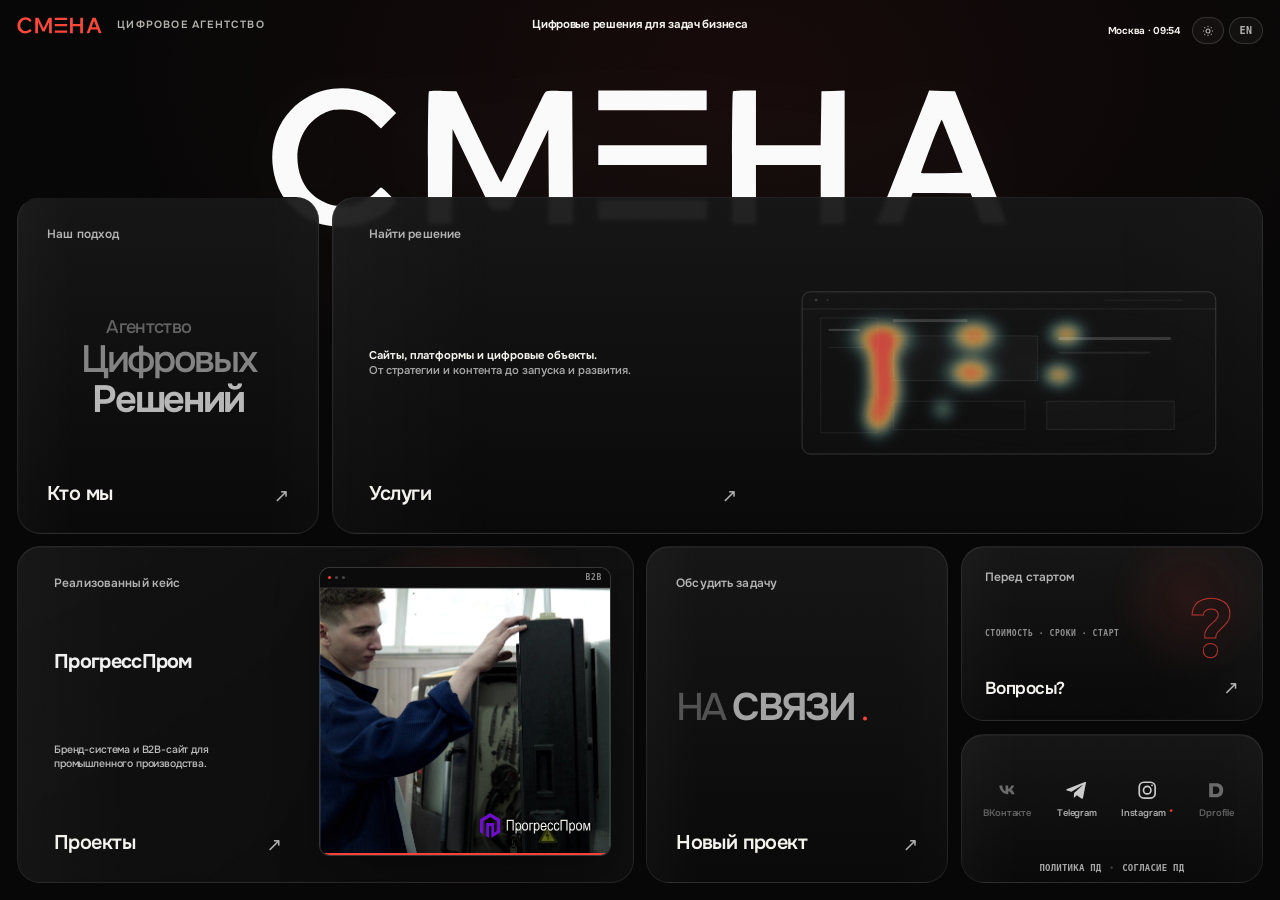
==== commit aaf52cf0: "Add Misha and Artem to team" ====
--- a/index.html
+++ b/index.html
@@ -226,8 +226,8 @@
             <figcaption><strong>Данила</strong><span>CTO</span></figcaption>
           </figure>
           <figure class="team-member">
-            <img src="assets/team-portraits-site/03-maria-4x.webp" data-dark-src="assets/team-portraits-site/03-maria-4x.webp" data-light-src="assets/team-portraits-light/03-maria-light-4x.webp" width="1572" height="1700" alt="" loading="lazy" decoding="async">
-            <figcaption><strong>Мария</strong><span class="team-role--mixed-case">Frontend</span></figcaption>
+            <img src="assets/team-portraits-site/03-misha.webp" data-dark-src="assets/team-portraits-site/03-misha.webp" data-light-src="assets/team-portraits-light/03-misha-light.webp" width="1210" height="1300" alt="" loading="lazy" decoding="async">
+            <figcaption><strong>Миша</strong><span class="team-role--mixed-case">Backend</span></figcaption>
           </figure>
           <figure class="team-member">
             <img src="assets/team-portraits-site/04-alexey-4x.webp" data-dark-src="assets/team-portraits-site/04-alexey-4x.webp" data-light-src="assets/team-portraits-light/04-alexey-light-4x.webp" width="1492" height="1700" alt="" loading="lazy" decoding="async">
@@ -238,8 +238,8 @@
             <figcaption><strong>Дмитрий</strong><span>CEO</span></figcaption>
           </figure>
           <figure class="team-member">
-            <img src="assets/team-portraits-site/06-anna-4x.webp" data-dark-src="assets/team-portraits-site/06-anna-4x.webp" data-light-src="assets/team-portraits-light/06-anna-light-4x.webp" width="1808" height="1548" alt="" loading="lazy" decoding="async">
-            <figcaption><strong>Анна</strong><span>SMM</span></figcaption>
+            <img src="assets/team-portraits-site/06-artem-shirt.webp" data-dark-src="assets/team-portraits-site/06-artem-shirt.webp" data-light-src="assets/team-portraits-light/06-artem-shirt-light.webp" width="1113" height="1413" alt="" loading="lazy" decoding="async">
+            <figcaption><strong>Артем</strong><span class="team-role--mixed-case">Fullstack</span></figcaption>
           </figure>
           <figure class="team-member">
             <img src="assets/team-portraits-site/07-vlad-4x.webp" data-dark-src="assets/team-portraits-site/07-vlad-4x.webp" data-light-src="assets/team-portraits-light/07-vlad-light-4x.webp" width="1680" height="1548" alt="" loading="lazy" decoding="async">
@@ -451,7 +451,7 @@
         <div class="lead-form-footer">
           <span class="contact-team-proof">
             <span class="contact-team-avatars" aria-hidden="true">
-              <img src="assets/team-portraits-site/06-anna.png" data-dark-src="assets/team-portraits-site/06-anna.png" data-light-src="assets/team-portraits-light/06-anna-light.png" alt="" loading="lazy" decoding="async">
+              <img src="assets/team-portraits-site/06-artem-shirt.webp" data-dark-src="assets/team-portraits-site/06-artem-shirt.webp" data-light-src="assets/team-portraits-light/06-artem-shirt-light.webp" alt="" loading="lazy" decoding="async">
               <img src="assets/team-portraits-site/04-alexey.png" data-dark-src="assets/team-portraits-site/04-alexey.png" data-light-src="assets/team-portraits-light/04-alexey-light.png" alt="" loading="lazy" decoding="async">
               <img src="assets/team-portraits-site/01-polina.png" data-dark-src="assets/team-portraits-site/01-polina.png" data-light-src="assets/team-portraits-light/01-polina-light.png" alt="" loading="lazy" decoding="async">
             </span>
@@ -638,8 +638,8 @@
             <div class="faq-form-kicker"><span>Остался вопрос?</span><span class="faq-response-time"><i aria-hidden="true"></i>Ответим в рабочее время</span></div>
             <div class="faq-form-title-row">
               <h3>Задайте свой вопрос.</h3>
-              <span class="faq-form-team" role="img" aria-label="Анна, Алексей и Полина — участники команды">
-                <span class="faq-form-avatar"><img src="assets/team-portraits-site/06-anna.png" data-dark-src="assets/team-portraits-site/06-anna.png" data-light-src="assets/team-portraits-light/06-anna-light.png" alt="" loading="lazy" decoding="async"></span>
+              <span class="faq-form-team" role="img" aria-label="Артем, Алексей и Полина — участники команды">
+                <span class="faq-form-avatar"><img src="assets/team-portraits-site/06-artem-shirt.webp" data-dark-src="assets/team-portraits-site/06-artem-shirt.webp" data-light-src="assets/team-portraits-light/06-artem-shirt-light.webp" alt="" loading="lazy" decoding="async"></span>
                 <span class="faq-form-avatar"><img src="assets/team-portraits-site/04-alexey.png" data-dark-src="assets/team-portraits-site/04-alexey.png" data-light-src="assets/team-portraits-light/04-alexey-light.png" alt="" loading="lazy" decoding="async"></span>
                 <span class="faq-form-avatar"><img src="assets/team-portraits-site/01-polina.png" data-dark-src="assets/team-portraits-site/01-polina.png" data-light-src="assets/team-portraits-light/01-polina-light.png" alt="" loading="lazy" decoding="async"></span>
               </span>
@@ -772,10 +772,10 @@
         ['Кто мы', 'Who we are'],
         ['Полина', 'Polina'],
         ['Данила', 'Danila'],
-        ['Мария', 'Maria'],
+        ['Миша', 'Misha'],
         ['Алексей', 'Alexey'],
         ['Дмитрий', 'Dmitry'],
-        ['Анна', 'Anna'],
+        ['Артем', 'Artem'],
         ['Владислав', 'Vladislav'],
         ['СМЫСЛ → СТРУКТУРА → ФОРМА', 'MEANING → STRUCTURE → FORM'],
         ['Агентство', 'Agency'],
@@ -1105,7 +1105,7 @@
         ['Не нашли ответ?', 'Still have a question?'],
         ['Остался вопрос?', 'Still have a question?'],
         ['Ответим в рабочее время', 'We reply during business hours'],
-        ['Анна, Алексей и Полина — участники команды', 'Anna, Alexey and Polina — team members'],
+        ['Артем, Алексей и Полина — участники команды', 'Artem, Alexey and Polina — team members'],
         ['Ответим лично', 'A personal reply'],
         ['Без рассылок', 'No mailing lists'],
         ['Задайте свой вопрос.', 'Ask your question.'],
